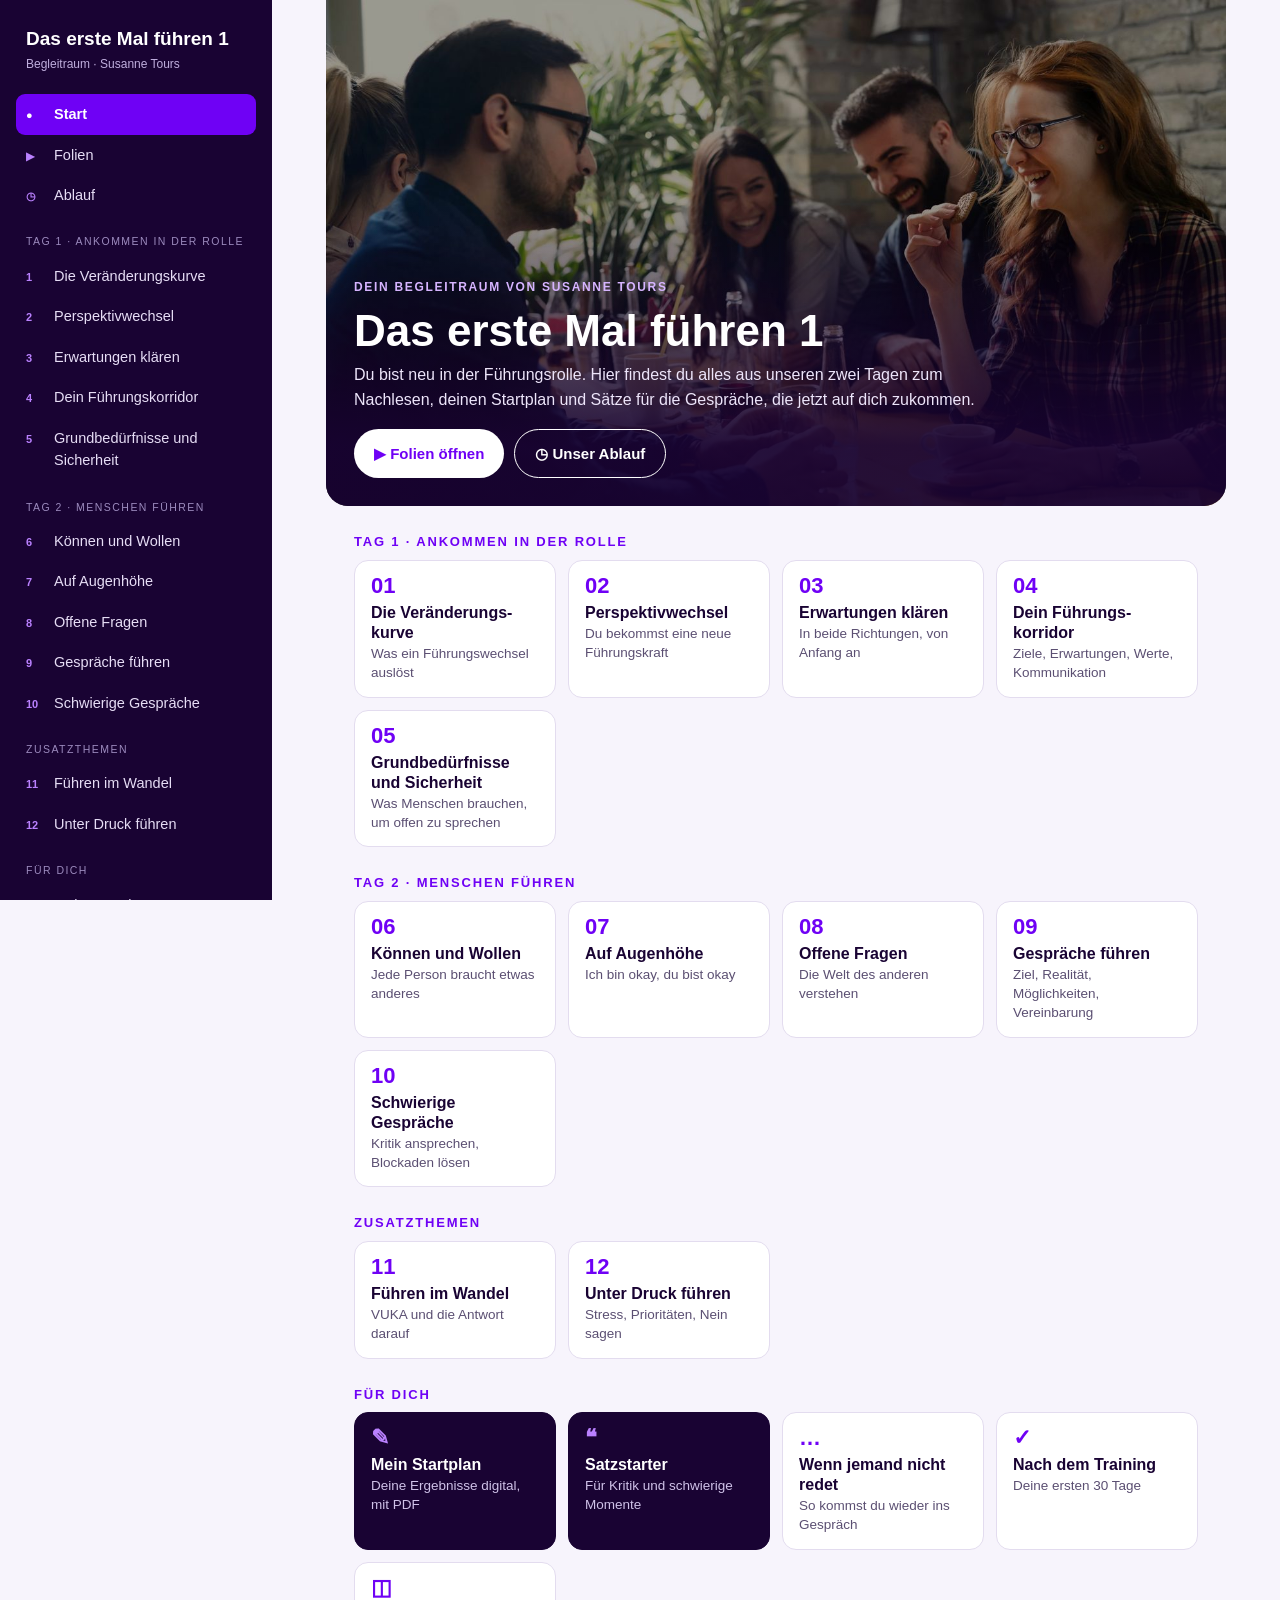
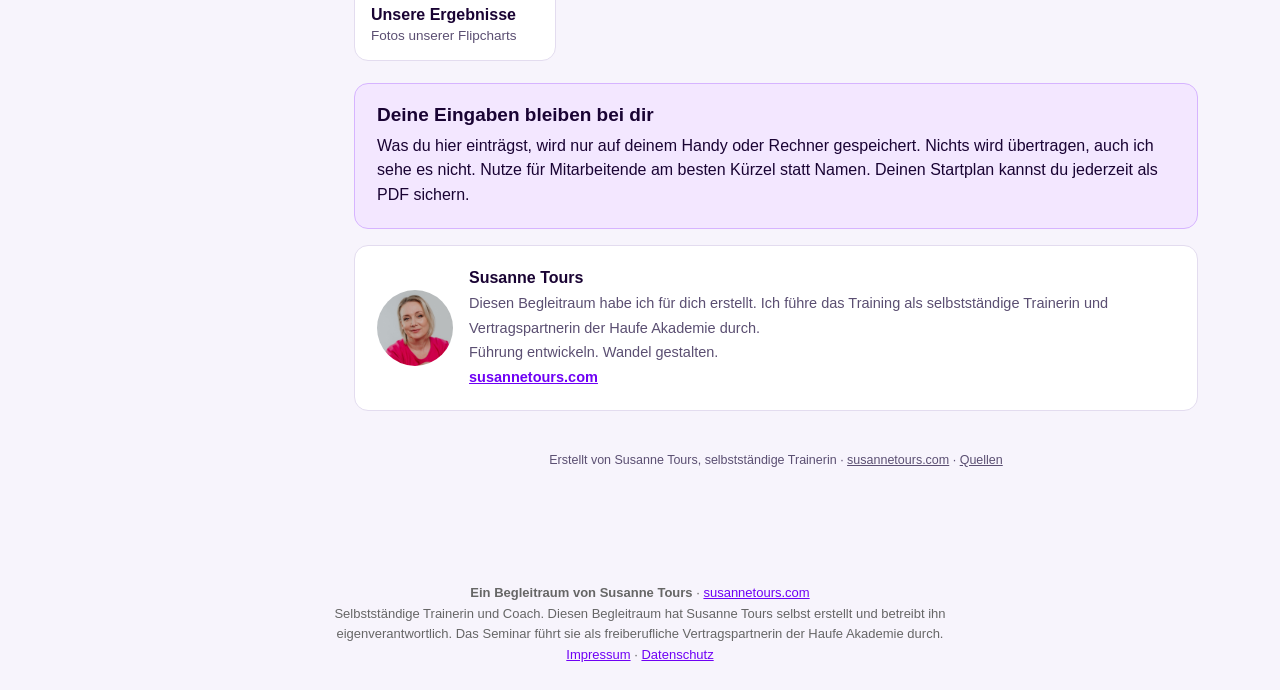
==== index.html @ 81f218dc "Köln: Fotos aus dem Training, OKR beim Führungskorridor, Ablauf wie gelaufen, Folien 57 Co-Authored-" ====
<!doctype html>
<html lang="de">
<head>
<meta charset="utf-8">
<meta name="viewport" content="width=device-width, initial-scale=1, viewport-fit=cover">
<meta name="theme-color" content="#190333">
<title>Begleitraum · Das erste Mal führen 1</title>
<style>
:root{
  --violet:#6F01F5;--violet-2:#9746FA;--violet-3:#BA81FF;--violet-4:#D6B4FF;--lav:#F3E7FF;
  --dark:#190333;--dark-2:#2A0F55;
  --paper:#FFFFFF;--bg:#F7F4FC;--ink:#190333;--ink-soft:#5B4F72;--line:#E3DCEF;
  --ok:#14A51A;--warn:#CB0101;--amber:#c48a00;
  --sans:Arial,"Helvetica Neue",Helvetica,sans-serif;
  --r:14px;
}
*{box-sizing:border-box}
html,body{margin:0}
body{font-family:var(--sans);color:var(--ink);background:var(--bg);line-height:1.55;-webkit-font-smoothing:antialiased;-webkit-text-size-adjust:100%}
h1,h2,h3{color:var(--dark);line-height:1.2;margin:0 0 .5em;font-weight:700}
h1{font-size:clamp(28px,5vw,44px)}
h2{font-size:clamp(23px,3.4vw,30px)}
h3{font-size:19px}
p{margin:0 0 1em}
a{color:var(--violet)}
button{font-family:inherit}
img{max-width:100%}
.btn{display:inline-flex;align-items:center;gap:8px;border:0;border-radius:999px;padding:12px 20px;font-weight:700;font-size:15px;cursor:pointer;text-decoration:none;background:var(--violet);color:#fff;min-height:44px}
.btn.light{background:#fff;color:var(--violet)}
.btn.ghost{background:transparent;color:var(--violet);border:1.5px solid var(--violet)}
.btn.ghostw{background:transparent;color:#fff;border:1.5px solid #fff}
.btn.small{padding:8px 14px;font-size:14px;min-height:38px}
.btn:focus-visible,a:focus-visible,button:focus-visible,input:focus-visible,textarea:focus-visible{outline:3px solid var(--violet-3);outline-offset:2px}
.eyebrow{font-size:12px;letter-spacing:.14em;text-transform:uppercase;font-weight:700;color:var(--violet)}
.hero .eyebrow{color:var(--violet-4)}

/* Layout */
.layout{display:grid;grid-template-columns:272px 1fr;min-height:100vh}
nav.side{background:var(--dark);color:#fff;padding:24px 16px 30px;position:sticky;top:0;height:100vh;overflow:auto}
.brand{font-size:19px;font-weight:700;margin:0 10px 2px}
.brand-sub{font-size:12px;color:#BFAEDD;margin:0 10px 20px}
nav.side a{display:flex;gap:10px;align-items:baseline;color:#E6DDF5;text-decoration:none;padding:9px 10px;border-radius:9px;font-size:14.5px}
nav.side a .n{font-size:11px;color:var(--violet-3);font-weight:700;min-width:18px}
nav.side a:hover{background:#ffffff14}
nav.side a.active{background:var(--violet);color:#fff;font-weight:700}
nav.side a.active .n{color:#fff}
.navgroup{font-size:10.5px;letter-spacing:.14em;text-transform:uppercase;color:#9C8BBE;margin:18px 10px 6px}
main{padding:0 0 60px;min-width:0}
.topbar{display:none}
section.page{display:none;max-width:900px;margin:0 auto;padding:0 28px}
section.page.show{display:block;animation:fade .25s ease}
@keyframes fade{from{opacity:0;transform:translateY(6px)}to{opacity:1}}
.hero{position:relative;border-radius:0 0 22px 22px;overflow:hidden;margin:0 -28px 28px;aspect-ratio:16/9;min-height:300px;display:flex;align-items:flex-end;background:var(--dark) center top/cover no-repeat}
.hero::after{content:"";position:absolute;inset:0;background:linear-gradient(180deg,#19033300 0%,#19033300 40%,#190333E6 88%)}
.hero .in{position:relative;z-index:1;padding:28px;color:#fff;width:100%}
.hero h1,.hero h2{color:#fff;margin:6px 0 6px}
.hero p{color:#EDE5FA;margin:0;max-width:640px}
.hero .acts{margin-top:16px;display:flex;gap:10px;flex-wrap:wrap}
.lead{font-size:17px;color:var(--ink-soft)}
.card{background:var(--paper);border:1px solid var(--line);border-radius:var(--r);padding:20px 22px;margin:0 0 16px}
.card h3{margin-bottom:.35em}
.card p:last-child,.card ul:last-child,.card ol:last-child{margin-bottom:0}
.card.lav{background:var(--lav);border-color:var(--violet-4)}
.card.dk{background:var(--dark);border-color:var(--dark);color:#fff}
.card.dk h3{color:#fff}
.card.dk .eyebrow{color:var(--violet-4)}
.grid2{display:grid;grid-template-columns:repeat(2,minmax(0,1fr));gap:14px;margin-bottom:16px}
.grid3{display:grid;grid-template-columns:repeat(3,minmax(0,1fr));gap:14px;margin-bottom:16px}
.grid2 .card,.grid3 .card{margin:0}
h3.sec{margin:30px 0 12px;font-size:21px}
ul.clean{padding-left:1.2em;margin:.4em 0 .8em}ul.clean li{margin:.3em 0}
ol.clean{padding-left:1.3em;margin:.4em 0 .8em}ol.clean li{margin:.35em 0}
.formula{font-size:clamp(24px,5vw,34px);font-weight:700;color:var(--dark);text-align:center;margin:6px 0 10px}
.formula span{color:var(--violet)}
.study{display:grid;grid-template-columns:46px 1fr;gap:14px;align-items:start}
.study .num{width:46px;height:46px;border-radius:50%;background:var(--violet);color:#fff;font-size:20px;font-weight:700;display:grid;place-items:center}
.quote{font-size:19px;font-weight:700;color:var(--violet);margin:.2em 0 .4em}
.pill{display:inline-block;font-size:12px;font-weight:700;background:var(--lav);color:var(--violet);border-radius:999px;padding:3px 10px;margin:0 6px 6px 0}
.task{border-left:5px solid var(--violet);background:var(--paper);border-radius:0 var(--r) var(--r) 0;padding:16px 20px;margin:0 0 16px;border-top:1px solid var(--line);border-right:1px solid var(--line);border-bottom:1px solid var(--line)}
.task .eyebrow{display:block;margin-bottom:4px}
.quad{display:grid;grid-template-columns:1fr 1fr;gap:10px;margin:6px 0 4px}
.quad div{border-radius:12px;padding:12px 14px;font-size:14.5px}
.quad b{display:block;font-size:16px;margin-bottom:2px}
.q1{background:#FEF0CD}.q1 b{color:#86640C}.q2{background:#E3F4E4}.q2 b{color:#035407}.q3{background:#FAE6E6}.q3 b{color:#CB0101}.q4{background:var(--lav)}.q4 b{color:var(--violet)}
.needs{display:grid;grid-template-columns:repeat(auto-fill,minmax(240px,1fr));gap:12px;margin-bottom:16px}
.need{background:#fff;border:1px solid var(--line);border-radius:14px;padding:16px;display:flex;flex-direction:column;gap:8px}
.need .k{font-size:12px;letter-spacing:.12em;text-transform:uppercase;color:var(--violet);font-weight:700}
.need .hear{font-size:17px;font-weight:700}
.need p{margin:0;font-size:15px}
.need .help{margin-top:auto;background:var(--lav);border-radius:10px;padding:10px 12px;font-size:14.5px}
.need .help b{display:block;font-size:11px;letter-spacing:.12em;text-transform:uppercase;color:var(--violet);margin-bottom:2px}
.styles{display:grid;gap:10px;margin-bottom:16px}
.style{border-radius:12px;padding:14px 16px;border-left:6px solid}
.style b{font-size:17px}
.style p{margin:4px 0 0;font-size:15px}
.s-D{background:#FAE6E6;border-color:#CB0101}.s-K{background:#E3F4E4;border-color:#14A51A}.s-C{background:var(--lav);border-color:var(--violet)}.s-A{background:#F0F0F0;border-color:#777}.s-N{background:#FEF0CD;border-color:#c48a00}
.stairs{display:flex;flex-direction:column-reverse;gap:8px;margin:8px 0 6px}
.stairs div{border-radius:10px;padding:10px 14px;font-size:15px;width:72%}
.subnav{display:flex;flex-wrap:wrap;gap:8px;margin:0 0 22px}
.subnav button{border:1.5px solid var(--violet);background:#fff;color:var(--violet);border-radius:999px;padding:9px 15px;font-weight:700;font-size:14px;cursor:pointer;min-height:42px}
.subnav button.on{background:var(--violet);color:#fff}
.sub{display:none}.sub.show{display:block}

/* Tiles */
.tgroup{margin:28px 0 10px;font-size:13px;letter-spacing:.14em;text-transform:uppercase;color:var(--violet);font-weight:700}
.ntiles{display:grid;grid-template-columns:repeat(4,minmax(0,1fr));gap:12px;margin:0 0 6px}
.ntile{display:block;text-decoration:none;background:#fff;border:1px solid var(--line);border-radius:14px;padding:14px 16px;color:var(--ink);transition:transform .15s,border-color .15s,box-shadow .15s}
.ntile:hover{transform:translateY(-2px);border-color:var(--violet-3);box-shadow:0 8px 22px #6F01F518}
.ntile .n{font-weight:700;color:var(--violet);font-size:22px;line-height:1}
.ntile b{display:block;color:var(--dark);font-size:16px;margin:6px 0 2px;line-height:1.25}
.ntile span{color:var(--ink-soft);font-size:13.5px;line-height:1.4;display:block}
.ntile.dk{background:var(--dark);border-color:var(--dark)}.ntile.dk b{color:#fff}.ntile.dk span{color:#CFC2E8}.ntile.dk .n{color:var(--violet-3)}

/* Flipcharts */
.fcs{display:grid;grid-template-columns:repeat(auto-fill,minmax(140px,1fr));gap:12px;margin:0 0 16px}
.fcs button{padding:0;border:1px solid var(--line);border-radius:12px;background:#fff;cursor:zoom-in;overflow:hidden;text-align:left}
.fcs img{display:block;width:100%;aspect-ratio:1040/1500;object-fit:cover}
.fcs span{display:block;padding:8px 10px;font-size:13px;font-weight:700;color:var(--ink-soft)}
.fcbox{background:var(--lav);border-radius:var(--r);padding:16px 16px 4px;margin:24px 0 16px}
.fcbox .eyebrow{display:block;margin-bottom:10px}

/* Forms */
input[type=text],textarea,select{width:100%;border:1.5px solid var(--line);border-radius:10px;padding:12px 13px;font:inherit;font-size:16px;background:#fff;color:var(--ink)}
textarea{min-height:84px;resize:vertical}
label.l{display:block;font-weight:700;color:var(--dark);margin:14px 0 6px}
.hint{font-size:13.5px;color:var(--ink-soft);margin:-2px 0 8px}
.steps{display:flex;gap:5px;margin:0 0 8px}
.steps i{flex:1;height:6px;border-radius:4px;background:var(--line)}
.steps i.on{background:var(--violet)}
.stepname{font-size:13px;color:var(--ink-soft);margin:0 0 14px}
.wizard-nav{display:flex;justify-content:space-between;gap:10px;margin-top:18px}
.scale{display:flex;gap:6px;flex-wrap:wrap}
.scale button{flex:1;min-width:40px;max-width:58px;height:44px;border-radius:10px;border:1.5px solid var(--line);background:#fff;color:var(--ink);font:inherit;font-weight:700;cursor:pointer}
.scale button.on{background:var(--violet);color:#fff;border-color:var(--violet)}
.scale.wide{display:grid;grid-template-columns:repeat(6,1fr)}.scale.wide button{max-width:none;min-width:0;font-size:14px}
.check{display:flex;gap:12px;align-items:flex-start;padding:12px 0;border-bottom:1px solid var(--line);cursor:pointer}
.check:last-child{border-bottom:0}
.check input{margin-top:3px;width:20px;height:20px;accent-color:var(--violet);flex:none}
.player{border:1px solid var(--line);border-radius:12px;padding:12px 14px;margin:0 0 12px;background:#fff}
.player .top{display:flex;gap:8px;align-items:center}
.player .top input{flex:1}
.player .lbl{font-size:13px;font-weight:700;color:var(--ink-soft);margin:10px 0 4px}
.x{border:0;background:var(--lav);color:var(--violet);width:40px;height:40px;border-radius:10px;font-size:20px;cursor:pointer;flex:none}
.board{max-width:420px;margin:6px auto 0}
.kq{border-top:1px solid var(--line);padding:14px 0}.kq p{margin:0 0 8px}
.kbar{display:grid;grid-template-columns:118px 1fr 40px;gap:10px;align-items:center;margin:8px 0}
.kbar .t{height:12px;border-radius:6px;background:var(--lav);overflow:hidden}.kbar .t i{display:block;height:100%;background:var(--violet-3)}
.kbar.top .t i{background:var(--violet)}
.kbar b{font-size:14.5px}.kbar span{text-align:right;font-weight:700;font-size:14px}
.reco{background:var(--lav);border-radius:12px;padding:14px 16px;margin-top:14px}
.sent{display:flex;gap:10px;align-items:flex-start;justify-content:space-between;border-top:1px solid var(--line);padding:12px 0}
.sent q{quotes:"„" "“";font-size:15.5px}
.sent button{flex:none}
.agenda{width:100%;border-collapse:collapse;background:#fff;border-radius:var(--r);overflow:hidden;border:1px solid var(--line)}
.agenda td{padding:11px 14px;border-bottom:1px solid var(--line);vertical-align:top;font-size:15px}
.agenda td:first-child{font-weight:700;color:var(--violet);width:64px;white-space:nowrap}
.agenda tr.pause td{color:var(--ink-soft);font-style:italic;background:#FAF8FD}
.agenda small{display:block;color:var(--ink-soft);font-size:13px}
.gallery{display:grid;grid-template-columns:repeat(auto-fill,minmax(220px,1fr));gap:12px}
.gallery figure{margin:0;background:#fff;border:1px solid var(--line);border-radius:12px;overflow:hidden}
.gallery img{width:100%;display:block;cursor:zoom-in}
.gallery figcaption{padding:8px 10px;font-size:13.5px;font-weight:700}
.empty{text-align:center;color:var(--ink-soft);padding:30px 20px;border:2px dashed var(--line);border-radius:var(--r);background:#fff}
.foot{text-align:center;font-size:12.5px;color:var(--ink-soft);margin-top:40px}
.foot a{color:var(--ink-soft)}
.trainer{display:flex;gap:16px;align-items:center}
.trainer img{width:76px;height:76px;border-radius:50%;object-fit:cover;flex:none}
.toast{position:fixed;left:50%;bottom:24px;transform:translateX(-50%) translateY(20px);background:var(--dark);color:#fff;padding:10px 16px;border-radius:999px;font-size:14px;opacity:0;transition:.2s;pointer-events:none;z-index:80}
.toast.on{opacity:1;transform:translateX(-50%)}
#lightbox{position:fixed;inset:0;background:#0b0118ee;display:none;place-items:center;z-index:70;cursor:zoom-out;padding:12px}
#lightbox.on{display:grid}
#lightbox img{max-width:100%;max-height:92vh;border-radius:8px}
/* Folien */
.fol-grid{display:grid;grid-template-columns:repeat(auto-fill,minmax(200px,1fr));gap:12px;margin-top:14px}
.fol-grid button{padding:0;border:1px solid var(--line);border-radius:10px;background:#fff;cursor:pointer;overflow:hidden;text-align:left;font:700 12.5px var(--sans);color:var(--ink-soft)}
.fol-grid img{display:block;width:100%;aspect-ratio:16/9;object-fit:cover;background:var(--lav)}
.fol-grid span{display:block;padding:6px 10px}
#folView{position:fixed;inset:0;z-index:90;background:#120126;display:none;flex-direction:column;align-items:center;justify-content:center}
#folView.on{display:flex}
#folView img{display:block;width:min(100vw, calc((100vh - 64px) * 16 / 9));width:min(100vw, calc((100dvh - 64px) * 16 / 9));height:auto;aspect-ratio:16/9;max-width:none;max-height:none;object-fit:contain;user-select:none;flex:none}
#folView:fullscreen img,#folView:-webkit-full-screen img{width:min(100vw, calc((100vh - 64px) * 16 / 9))}
#folBar{position:absolute;left:0;right:0;bottom:0;height:58px;display:flex;align-items:center;justify-content:center;gap:10px;color:#fff;font-weight:700;font-size:15px}
#folBar button{background:transparent;border:1px solid var(--violet-2);color:#fff;border-radius:10px;padding:8px 16px;font-weight:700;font-size:18px;cursor:pointer;min-width:48px;min-height:44px}
#folClose{position:absolute;top:10px;right:12px;background:transparent;border:0;color:#fff;font-size:34px;cursor:pointer;line-height:1;width:48px;height:48px}

@media (max-width:860px){
  .layout{grid-template-columns:1fr}
  nav.side{position:fixed;inset:0 auto 0 0;width:286px;z-index:60;transform:translateX(-100%);transition:transform .25s;padding-top:calc(20px + env(safe-area-inset-top))}
  nav.side.open{transform:none;box-shadow:0 0 0 100vmax #0007}
  .topbar{display:flex;align-items:center;justify-content:space-between;background:var(--dark);color:#fff;padding:10px 12px;position:sticky;top:0;z-index:50;padding-top:calc(10px + env(safe-area-inset-top))}
  .topbar button{background:none;border:0;color:#fff;font-size:16px;font-weight:700;display:flex;gap:8px;align-items:center;cursor:pointer;min-height:44px;padding:0 6px}
  .topbar span{font-size:14px;color:#CFC2E8}
  section.page{padding:0 16px}
  .hero{margin:0 -16px 22px;border-radius:0;aspect-ratio:auto;min-height:0;flex-direction:column;align-items:stretch;background:var(--dark)!important}
  .hero::before{content:"";display:block;aspect-ratio:16/9;background:inherit;background-image:var(--img);background-size:cover;background-position:center top}
  .hero::after{display:none}
  .hero .in{background:var(--dark)}
  .hero .in{padding:22px 18px}
  .grid2,.grid3{grid-template-columns:1fr}
  .ntiles{grid-template-columns:repeat(2,minmax(0,1fr))}
  .card{padding:18px}
  .stairs div{width:84%}
}
@media (max-width:380px){.ntile{padding:12px}.ntile b{font-size:15px}}
@media print{
  nav.side,.topbar,.noprint,.subnav,.wizard-nav,.steps,.stepname,#folView,#lightbox,.toast{display:none!important}
  .layout{display:block}
  section.page{display:none!important}
  body.printing #print-area{display:block!important}
  body{background:#fff}
}
#print-area{display:none;font-size:13px;padding:10px}
#print-area h2{font-size:22px}#print-area h3{font-size:15px;margin:14px 0 4px;color:var(--violet)}
#print-area p{margin:0 0 4px}
/* Ergänzungen: Das erste Mal führen */
.daytag{display:inline-block;font-size:11px;font-weight:700;letter-spacing:.12em;text-transform:uppercase;background:var(--violet-4);color:var(--dark);border-radius:999px;padding:2px 9px;margin-left:6px;vertical-align:middle}
.curve{width:100%;height:auto;display:block;margin:4px 0 6px}
.phase{display:grid;grid-template-columns:34px 1fr;gap:12px;align-items:start;padding:12px 0;border-top:1px solid var(--line)}
.phase:first-of-type{border-top:0}
.phase .num{width:34px;height:34px;border-radius:50%;background:var(--lav);color:var(--violet);font-weight:700;display:grid;place-items:center;font-size:15px}
.phase h3{font-size:17px;margin:4px 0 2px}
.phase p{margin:0;font-size:15px}
.bridge{background:var(--dark);color:#fff;border-radius:12px;padding:12px 16px;margin:6px 0;font-size:15px}
.bridge b{color:var(--violet-4)}
.sw{display:grid;grid-template-columns:28px 1fr;grid-template-rows:1fr 28px;gap:6px;margin:6px 0 4px}
.sw .ax-y{writing-mode:vertical-rl;transform:rotate(180deg);text-align:center;font-size:12.5px;font-weight:700;color:var(--ink-soft)}
.sw .ax-x{grid-column:2;text-align:center;font-size:12.5px;font-weight:700;color:var(--ink-soft)}
.sw .q{display:grid;grid-template-columns:1fr 1fr;gap:8px}
.sw .q>div{border-radius:12px;padding:12px 14px;min-height:92px;font-size:14.5px}
.sw .q b{display:block;font-size:15px;margin-bottom:4px}
.sw .qa{background:#FEF0CD}.sw .qa b{color:#86640C}
.sw .qb{background:#E3F4E4}.sw .qb b{color:#035407}
.sw .qc{background:#FAE6E6}.sw .qc b{color:#CB0101}
.sw .qd{background:var(--lav)}.sw .qd b{color:var(--violet)}
.sw .chips{display:flex;flex-wrap:wrap;gap:5px;margin-top:6px}
.sw .chips span{background:#fff;border-radius:999px;padding:2px 9px;font-weight:700;font-size:13px;color:var(--dark)}
details.more{background:#fff;border:1px solid var(--line);border-radius:var(--r);margin:0 0 16px}
details.more summary{cursor:pointer;padding:16px 20px;font-weight:700;color:var(--violet);list-style:none}
details.more summary::-webkit-details-marker{display:none}
details.more summary::before{content:"＋ ";}
details.more[open] summary::before{content:"－ ";}
details.more .b{padding:0 20px 16px}
.ego{display:grid;gap:10px;margin:0 0 16px}
.ego>div{border-radius:14px;padding:14px 16px;background:#fff;border:1px solid var(--line);display:grid;grid-template-columns:56px 1fr;gap:12px;align-items:start}
.ego .k{width:56px;height:56px;border-radius:50%;display:grid;place-items:center;font-weight:700;color:#fff;font-size:22px}
.ego h3{font-size:17px;margin:2px 0 4px}
.ego p{margin:0 0 4px;font-size:15px}
.ego .say{font-size:14.5px;color:var(--ink-soft)}
.ok4{display:grid;grid-template-columns:1fr 1fr;gap:8px;margin:6px 0}
.ok4 div{border-radius:12px;padding:12px 14px;font-size:14.5px;background:#F4F1F8}
.ok4 b{display:block;font-size:15px;margin-bottom:2px}
.ok4 .yes{background:var(--violet);color:#fff}
.ok4 .yes b{color:#fff}
.trans{display:grid;grid-template-columns:1fr 1fr;gap:10px;margin:0 0 12px}
.trans div{border-radius:12px;padding:12px 14px;font-size:15px}
.trans .from{background:#FAE6E6}
.trans .to{background:#E3F4E4}
.trans small{display:block;font-size:11.5px;letter-spacing:.1em;text-transform:uppercase;font-weight:700;margin-bottom:4px;color:var(--ink-soft)}
.grow{display:grid;gap:10px;margin:0 0 16px}
.grow>div{display:grid;grid-template-columns:64px 1fr;gap:14px;background:#fff;border:1px solid var(--line);border-radius:14px;padding:14px 16px;align-items:start}
.grow .L{width:64px;height:64px;border-radius:14px;background:var(--violet);color:#fff;font-size:30px;font-weight:700;display:grid;place-items:center}
.grow h3{font-size:17px;margin:2px 0 4px}
.grow ul{margin:4px 0 0;padding-left:1.1em;font-size:15px}
.drei{display:grid;gap:10px;margin:0 0 16px}
.drei>div{background:var(--dark);color:#fff;border-radius:14px;padding:16px 18px}
.drei b{display:block;color:var(--violet-4);font-size:20px;margin-bottom:4px}
.drei p{margin:0;font-size:15px;color:#EDE5FA}
.drei q{display:block;margin-top:8px;font-weight:700;color:#fff;quotes:"„" "“"}
.korr{display:grid;grid-template-columns:repeat(2,minmax(0,1fr));gap:12px;margin:0 0 16px}
.korr .card{margin:0;border-top:5px solid var(--violet)}
@media (max-width:860px){.korr{grid-template-columns:1fr}.trans{grid-template-columns:1fr}}
[id]{scroll-margin-top:76px}

</style>

</head>
<body>
<div class="layout">
<nav class="side" id="side" aria-label="Bereiche">
  <div class="brand">Das erste Mal führen 1</div>
  <div class="brand-sub">Begleitraum · Susanne Tours</div>
  <a href="#start"><span class="n">●</span>Start</a>
  <a href="#folien"><span class="n">▶</span>Folien</a>
  <a href="#ablauf"><span class="n">◷</span>Ablauf</a>
  <div class="navgroup">Tag 1 · Ankommen in der Rolle</div>
  <a href="#kurve"><span class="n">1</span>Die Veränderungskurve</a>
  <a href="#perspektive"><span class="n">2</span>Perspektivwechsel</a>
  <a href="#erwartungen"><span class="n">3</span>Erwartungen klären</a>
  <a href="#korridor"><span class="n">4</span>Dein Führungskorridor</a>
  <a href="#beduerfnisse"><span class="n">5</span>Grundbedürfnisse und Sicherheit</a>
  <div class="navgroup">Tag 2 · Menschen führen</div>
  <a href="#skillwill"><span class="n">6</span>Können und Wollen</a>
  <a href="#augenhoehe"><span class="n">7</span>Auf Augenhöhe</a>
  <a href="#fragen"><span class="n">8</span>Offene Fragen</a>
  <a href="#grow"><span class="n">9</span>Gespräche führen</a>
  <a href="#schwierig"><span class="n">10</span>Schwierige Gespräche</a>
  <div class="navgroup">Zusatzthemen</div>
  <a href="#wandel"><span class="n">11</span>Führen im Wandel</a>
  <a href="#druck"><span class="n">12</span>Unter Druck führen</a>
  <div class="navgroup">Für dich</div>
  <a href="#startplan"><span class="n">✎</span>Mein Startplan</a>
  <a href="#saetze"><span class="n">❝</span>Satzstarter</a>
  <a href="#schweigen"><span class="n">…</span>Wenn jemand nicht redet</a>
  <a href="#danach"><span class="n">✓</span>Nach dem Training</a>
  <a href="#ergebnisse"><span class="n">◫</span>Unsere Ergebnisse</a>
  <a href="#quellen"><span class="n">i</span>Quellen</a>
</nav>

<main>
<div class="topbar"><button onclick="toggleNav()" aria-label="Menü öffnen">☰ Menü</button><span>Das erste Mal führen 1</span></div>

<!-- START -->
<section class="page" id="p-start">
  <div class="hero" style="background-image:url('bilder/start.jpg');--img:url('bilder/start.jpg')"><div class="in">
    <span class="eyebrow">Dein Begleitraum von Susanne Tours</span>
    <h1>Das erste Mal führen 1</h1>
    <p>Du bist neu in der Führungsrolle. Hier findest du alles aus unseren zwei Tagen zum Nachlesen, deinen Startplan und Sätze für die Gespräche, die jetzt auf dich zukommen.</p>
    <div class="acts"><a class="btn light" href="#folien">▶ Folien öffnen</a><a class="btn ghostw" href="#ablauf">◷ Unser Ablauf</a></div>
  </div></div>

  <h3 class="tgroup">Tag 1 · Ankommen in der Rolle</h3>
  <nav class="ntiles">
    <a class="ntile" href="#kurve"><div class="n">01</div><b>Die Veränderungs&shy;kurve</b><span>Was ein Führungswechsel auslöst</span></a>
    <a class="ntile" href="#perspektive"><div class="n">02</div><b>Perspektiv&shy;wechsel</b><span>Du bekommst eine neue Führungskraft</span></a>
    <a class="ntile" href="#erwartungen"><div class="n">03</div><b>Erwartungen klären</b><span>In beide Richtungen, von Anfang an</span></a>
    <a class="ntile" href="#korridor"><div class="n">04</div><b>Dein Führungs&shy;korridor</b><span>Ziele, Erwartungen, Werte, Kommunikation</span></a>
    <a class="ntile" href="#beduerfnisse"><div class="n">05</div><b>Grund&shy;bedürfnisse und Sicherheit</b><span>Was Menschen brauchen, um offen zu sprechen</span></a>
  </nav>

  <h3 class="tgroup">Tag 2 · Menschen führen</h3>
  <nav class="ntiles">
    <a class="ntile" href="#skillwill"><div class="n">06</div><b>Können und Wollen</b><span>Jede Person braucht etwas anderes</span></a>
    <a class="ntile" href="#augenhoehe"><div class="n">07</div><b>Auf Augenhöhe</b><span>Ich bin okay, du bist okay</span></a>
    <a class="ntile" href="#fragen"><div class="n">08</div><b>Offene Fragen</b><span>Die Welt des anderen verstehen</span></a>
    <a class="ntile" href="#grow"><div class="n">09</div><b>Gespräche führen</b><span>Ziel, Realität, Möglichkeiten, Vereinbarung</span></a>
    <a class="ntile" href="#schwierig"><div class="n">10</div><b>Schwierige Gespräche</b><span>Kritik ansprechen, Blockaden lösen</span></a>
  </nav>

  <h3 class="tgroup">Zusatzthemen</h3>
  <nav class="ntiles">
    <a class="ntile" href="#wandel"><div class="n">11</div><b>Führen im Wandel</b><span>VUKA und die Antwort darauf</span></a>
    <a class="ntile" href="#druck"><div class="n">12</div><b>Unter Druck führen</b><span>Stress, Prioritäten, Nein sagen</span></a>
  </nav>

  <h3 class="tgroup">Für dich</h3>
  <nav class="ntiles">
    <a class="ntile dk" href="#startplan"><div class="n">✎</div><b>Mein Startplan</b><span>Deine Ergebnisse digital, mit PDF</span></a>
    <a class="ntile dk" href="#saetze"><div class="n">❝</div><b>Satzstarter</b><span>Für Kritik und schwierige Momente</span></a>
    <a class="ntile" href="#schweigen"><div class="n">…</div><b>Wenn jemand nicht redet</b><span>So kommst du wieder ins Gespräch</span></a>
    <a class="ntile" href="#danach"><div class="n">✓</div><b>Nach dem Training</b><span>Deine ersten 30 Tage</span></a>
    <a class="ntile" href="#ergebnisse"><div class="n">◫</div><b>Unsere Ergebnisse</b><span>Fotos unserer Flipcharts</span></a>
  </nav>

  <div class="card lav" style="margin-top:22px"><h3>Deine Eingaben bleiben bei dir</h3><p>Was du hier einträgst, wird nur auf deinem Handy oder Rechner gespeichert. Nichts wird übertragen, auch ich sehe es nicht. Nutze für Mitarbeitende am besten Kürzel statt Namen. Deinen Startplan kannst du jederzeit als PDF sichern.</p></div>
  <div class="card"><div class="trainer"><img src="bilder/susanne.jpg" alt="Susanne Tours"><div><b>Susanne Tours</b><br><span style="color:var(--ink-soft);font-size:14.5px">Diesen Begleitraum habe ich für dich erstellt. Ich führe das Training als selbstständige Trainerin und Vertragspartnerin der Haufe Akademie durch.</span><br><span style="color:var(--ink-soft);font-size:14.5px">Führung entwickeln. Wandel gestalten.</span><br><a href="https://susannetours.com" target="_blank" rel="noopener" style="font-size:14.5px;font-weight:700">susannetours.com</a></div></div></div>
  <p class="foot">Erstellt von Susanne Tours, selbstständige Trainerin · <a href="https://susannetours.com" target="_blank" rel="noopener">susannetours.com</a> · <a href="#quellen">Quellen</a></p>
</section>

<!-- FOLIEN -->
<section class="page" id="p-folien">
  <div style="height:26px"></div>
  <span class="eyebrow">Alle Folien der zwei Tage</span>
  <h2>Folien</h2>
  <p class="lead">Tippe auf eine Folie, um sie groß anzusehen. Weiterblättern mit Wischen oder den Pfeilen.</p>
  <button class="btn" id="folStart" type="button">▶ Ab Anfang zeigen</button>
  <div class="fol-grid" id="folGrid"></div>
</section>

<!-- ABLAUF -->
<section class="page" id="p-ablauf">
  <div class="hero" style="background-image:url('bilder/ablauf.jpg');--img:url('bilder/ablauf.jpg')"><div class="in"><span class="eyebrow">Zwei Tage · 09:00 bis 17:00 Uhr</span><h2>Unser Ablauf</h2><p>Du arbeitest viel mit den anderen, an deinem eigenen Team und an echten Situationen aus deinem Alltag.</p></div></div>
  <div class="subnav" id="abnav"><button data-sub="t1" class="on">Tag 1</button><button data-sub="t2">Tag 2</button></div>
  <div class="sub show" id="sub-t1">
  <table class="agenda">
    <tr><td>09:00</td><td><b>Ankommen</b><small>Aufstellung nach Führungserfahrung, Vorstellung mit Rolle, Team und Erwartungen als Hashtag</small></td></tr>
    <tr><td>09:45</td><td><b>Die Veränderungskurve</b><small>Was ein Führungswechsel bei Menschen auslöst</small></td></tr>
    <tr class="pause"><td>10:15</td><td>Kaffeepause bis 10:30 Uhr</td></tr>
    <tr><td>10:30</td><td><b>Perspektivwechsel</b><small>Du bekommst eine neue Führungskraft. Was geht dir durch den Kopf? Dazu die Teamuhr</small></td></tr>
    <tr><td>11:30</td><td><b>Erwartungen klären</b><small>Das Erwartungsgespräch Schritt für Schritt</small></td></tr>
    <tr class="pause"><td>12:30</td><td>Mittagspause bis 13:30 Uhr</td></tr>
    <tr><td>13:30</td><td><b>Dein Führungskorridor</b><small>Ziele, Erwartungen, Werte und Prinzipien, Kommunikation. Eure Erwartungswand und kurzfristige Ziele mit OKR</small></td></tr>
    <tr class="pause"><td>15:15</td><td>Kaffeepause bis 15:30 Uhr</td></tr>
    <tr><td>15:30</td><td><b>Fünf Grundbedürfnisse</b><small>Was Menschen brauchen. Eure Plakate zu jedem Bedürfnis</small></td></tr>
    <tr><td>16:15</td><td><b>Psychologische Sicherheit</b><small>Vertrauen, Verantwortung, Verletzlichkeit</small></td></tr>
    <tr><td>17:00</td><td><b>Ende des ersten Tages</b></td></tr>
  </table>
  </div>
  <div class="sub" id="sub-t2">
  <table class="agenda">
    <tr><td>09:00</td><td><b>Ankommen</b><small>Was ist dir seit gestern durch den Kopf gegangen?</small></td></tr>
    <tr><td>09:15</td><td><b>Können und Wollen</b><small>Euer Führungsverhalten für jedes Feld der Matrix</small></td></tr>
    <tr class="pause"><td>10:15</td><td>Kaffeepause bis 10:30 Uhr</td></tr>
    <tr><td>10:30</td><td><b>Auf Augenhöhe und offene Fragen</b><small>Die Matrix mit offenen Fragen ergänzen</small></td></tr>
    <tr class="pause"><td>12:30</td><td>Mittagspause bis 13:30 Uhr</td></tr>
    <tr><td>13:30</td><td><b>Gespräche führen</b><small>Der Eisberg und das GROW-Modell</small></td></tr>
    <tr><td>14:30</td><td><b>Schwierige Gespräche</b><small>Dein blinder Fleck, Kritik in drei Schritten und wenn es blockiert</small></td></tr>
    <tr class="pause"><td>15:15</td><td>Kaffeepause bis 15:30 Uhr</td></tr>
    <tr><td>16:30</td><td><b>Dein Begleitraum und Abschluss</b><small>Alles zum Mitnehmen auf dein Handy</small></td></tr>
    <tr><td>17:00</td><td><b>Ende</b></td></tr>
  </table>
  </div>
  <div style="height:20px"></div>
</section>

<!-- 1 KURVE -->
<section class="page" id="p-kurve">
  <div class="hero" style="background-image:url('bilder/kurve.jpg');--img:url('bilder/kurve.jpg')"><div class="in"><span class="eyebrow">Tag 1 · Modul 1</span><h2>Die Veränderungskurve</h2><p>Eine neue Führungskraft ist für ein Team eine Veränderung. Auch dann, wenn sich alle auf dich freuen.</p></div></div>
  <div class="card"><h3>Worum es geht</h3><p>Menschen reagieren auf Veränderungen in einem ähnlichen Muster. Erst kommt die Überraschung, dann oft Ablehnung und Widerstand, und erst später die Bereitschaft, sich auf das Neue einzulassen. Wenn du die Kurve kennst, nimmst du Widerstand nicht persönlich. Und du weißt, was dein Team gerade von dir braucht.</p></div>
  <div class="card">
    <svg class="curve" viewBox="0 0 640 345" role="img" aria-label="Die Veränderungskurve mit acht Phasen">
      <line x1="30" y1="310" x2="625" y2="310" stroke="#5B4F72" stroke-width="1.5"/>
      <line x1="30" y1="310" x2="30" y2="30" stroke="#5B4F72" stroke-width="1.5"/>
      <text x="620" y="332" text-anchor="end" font-size="14" fill="#5B4F72">Zeit →</text>
      <text x="16" y="170" font-size="14" fill="#5B4F72" transform="rotate(-90 16 170)" text-anchor="middle">Energie und Zuversicht</text>
      <path d="M440,218 C400,205 300,175 225,200" fill="none" stroke="#CB0101" stroke-width="2.5" stroke-dasharray="7 5" marker-end="url(#ar)"/>
      <defs><marker id="ar" viewBox="0 0 10 10" refX="6" refY="5" markerWidth="5" markerHeight="5" orient="auto"><path d="M0,0 L10,5 L0,10 z" fill="#CB0101"/></marker></defs>
      <path d="M40,150 C48,157 68,196 85,190 C102,184 122,113 145,115 C168,117 199,177 225,200 C251,223 277,238 300,252 C323,266 339,288 362,282 C385,276 414,241 440,218 C466,195 488,165 515,142 C542,119 586,89 600,78" fill="none" stroke="#6F01F5" stroke-width="4" stroke-linecap="round"/>
      <g font-size="13" font-weight="700" fill="#fff" text-anchor="middle">
        <circle cx="85" cy="190" r="14" fill="#6F01F5"/><text x="85" y="195">1</text>
        <circle cx="145" cy="115" r="13" fill="#6F01F5"/><text x="145" y="120">2</text>
        <circle cx="225" cy="200" r="13" fill="#6F01F5"/><text x="225" y="205">3</text>
        <circle cx="300" cy="252" r="13" fill="#6F01F5"/><text x="300" y="257">4</text>
        <circle cx="362" cy="282" r="13" fill="#6F01F5"/><text x="362" y="287">5</text>
        <circle cx="440" cy="218" r="13" fill="#6F01F5"/><text x="440" y="223">6</text>
        <circle cx="515" cy="142" r="13" fill="#6F01F5"/><text x="515" y="147">7</text>
        <circle cx="600" cy="78" r="13" fill="#6F01F5"/><text x="600" y="83">8</text>
      </g>
      <g font-weight="700" font-size="15">
        <line x1="262" y1="228" x2="200" y2="268" stroke="#190333" stroke-width="1.5"/><circle cx="262" cy="228" r="6" fill="#190333"/>
        <text x="196" y="285" text-anchor="end" fill="#190333">Warum? Wozu?</text>
        <line x1="331" y1="268" x2="452" y2="262" stroke="#190333" stroke-width="1.5"/><circle cx="331" cy="268" r="6" fill="#190333"/>
        <text x="458" y="262" fill="#190333">Was bedeutet</text><text x="458" y="280" fill="#190333">das für mich?</text>
        <text x="330" y="172" text-anchor="middle" fill="#CB0101">schlechte Erfahrung</text>
      </g>
    </svg>
    <div class="phase"><div class="num">1</div><div><h3>Schock</h3><p>„Wie, wir bekommen eine neue Führungskraft?“ Die Nachricht trifft das Team unvorbereitet.</p></div></div>
    <div class="phase"><div class="num">2</div><div><h3>Verneinung</h3><p>„Bei uns ändert sich dadurch nichts.“ Man macht weiter wie bisher.</p></div></div>
    <div class="phase"><div class="num">3</div><div><h3>Widerstand</h3><p>Bedenken werden laut, oft auch nur in der Kaffeeküche. Die Energie sinkt.</p></div></div>
    <div class="bridge"><b>● Hier hilft dir:</b> Warum und Ziel klären. Wozu passiert das, und wohin wollen wir?</div>
    <div class="phase"><div class="num">4</div><div><h3>Rationale Einsicht</h3><p>„Ich verstehe, warum das sinnvoll ist.“ Der Kopf ist dabei, das Gefühl noch nicht.</p></div></div>
    <div class="bridge"><b>● Hier hilft dir:</b> Die Frage beantworten, die jetzt alle stellen: Was bedeutet das für mich?</div>
    <div class="phase"><div class="num">5</div><div><h3>Emotionale Einsicht</h3><p>Der tiefste Punkt. Abschied vom Alten. Jetzt entsteht die Bereitschaft, sich auf das Neue einzulassen.</p></div></div>
    <div class="phase"><div class="num">6</div><div><h3>Ausprobieren</h3><p>Das Team testet, wie es mit dir läuft. Achtung: Eine schlechte Erfahrung führt schnell zurück in den Widerstand.</p></div></div>
    <div class="phase"><div class="num">7</div><div><h3>Erkenntnis</h3><p>„Das funktioniert ja.“ Erste Erfolge geben Sicherheit.</p></div></div>
    <div class="phase"><div class="num">8</div><div><h3>Integration</h3><p>Das Neue ist Alltag geworden. Niemand spricht mehr vom Wechsel.</p></div></div>
  </div>
  <div class="card dk"><span class="eyebrow">Und du?</span><p style="margin-top:6px">Auch du durchläufst die Kurve. Der Wechsel in die Führungsrolle ist für dich selbst eine große Veränderung. Es ist normal, wenn du zwischendurch zweifelst.</p></div>
  <div class="task"><span class="eyebrow">Aus dem Training</span><b>Wo steht dein Team?</b><p style="margin:4px 0 0">Klebe einen Punkt an die Kurve: Wo steht dein Team gerade? Und wo stehst du selbst? Was braucht dein Team jetzt von dir?</p></div>
  <a class="btn ghost" href="#startplan?step=2">✎ Im Startplan festhalten</a>
  <div class="unsere-fotos" data-ort="kurve"></div>
  <div style="height:20px"></div>
</section>

<!-- 2 PERSPEKTIVE -->
<section class="page" id="p-perspektive">
  <div class="hero" style="background-image:url('bilder/perspektive.jpg');--img:url('bilder/perspektive.jpg')"><div class="in"><span class="eyebrow">Tag 1 · Modul 2</span><h2>Perspektivwechsel</h2><p>Dreh den Spieß um. Du bist Mitarbeiterin oder Mitarbeiter und bekommst eine neue Führungskraft.</p></div></div>
  <div class="card"><h3>Die Frage hinter allen Fragen</h3><p>Wenn eine neue Führungskraft kommt, fragt sich jede Person im Team zuerst: <b>Was bedeutet das für mich?</b> Diese Frage wird selten laut gestellt. Sie steckt aber hinter fast allem, was du in den ersten Wochen hörst.</p></div>
  <h3 class="sec">Was Mitarbeitenden durch den Kopf geht</h3>
  <div class="grid2">
    <div class="card lav"><span class="eyebrow">Mein Alltag</span><ul class="clean"><li>Bekomme ich noch meinen Urlaub, wann ich ihn brauche?</li><li>Kann ich weiter im Homeoffice arbeiten?</li><li>Bleiben meine Aufgaben, wie sie sind?</li></ul></div>
    <div class="card lav"><span class="eyebrow">Meine Stellung</span><ul class="clean"><li>Sieht sie, was ich bisher geleistet habe?</li><li>Hat er Lieblinge im Team?</li><li>Was passiert mit meinen Absprachen mit der alten Führungskraft?</li></ul></div>
    <div class="card lav"><span class="eyebrow">Die Art zu führen</span><ul class="clean"><li>Wird jetzt alles kontrolliert?</li><li>Darf ich noch selbst entscheiden?</li><li>Wie erreichbar ist sie, und wie schnell entscheidet sie?</li></ul></div>
    <div class="card lav"><span class="eyebrow">Die Zukunft</span><ul class="clean"><li>Was hat er mit dem Team vor?</li><li>Wird umstrukturiert?</li><li>Habe ich hier noch eine Perspektive?</li></ul></div>
  </div>
  <div class="card dk"><span class="eyebrow">Die Erkenntnis</span><h3>Sicherheit entsteht durch Klarheit</h3><p>Viele dieser Fragen kannst du beantworten, bevor sie jemand stellt. Je früher du das tust, desto schneller kommt dein Team durch die Kurve. Deshalb ist der nächste Schritt so wichtig: Erwartungen klären.</p></div>
  <div class="task"><span class="eyebrow">Aus dem Training</span><b>Was muss ich jetzt als Führungskraft tun?</b><p style="margin:4px 0 0">Ihr habt in Gruppen gesammelt, was euch als Mitarbeitende beschäftigen würde. Dann habt ihr die Brille gewechselt: Was folgt daraus für mein Handeln als Führungskraft, in den ersten Tagen und Wochen?</p></div>
  <h3 class="sec">Wenn du aus dem eigenen Team kommst</h3>
  <div class="card"><p>Gestern Kollegin, heute Chefin. Das ist für beide Seiten neu. Ein paar Gedanken, die helfen:</p><ul class="clean"><li><b>Sprich die neue Rolle offen an.</b> Das Team weiß, dass sich etwas verändert hat. Schweigen macht es nicht leichter.</li><li><b>Hol die Menschen herein, statt sie bloßzustellen.</b> Wer dir früher vom Chef erzählt hat, fühlt sich vielleicht unsicher. Gib allen einen neuen Start.</li><li><b>Freundschaft und Führung schließen sich nicht aus.</b> Aber manche Gespräche führst du jetzt in einer anderen Rolle. Sag dazu, in welcher.</li></ul></div>
  <a class="btn ghost" href="#startplan?step=3">✎ Im Startplan festhalten</a>
  <div class="unsere-fotos" data-ort="perspektive"></div>
  <div style="height:20px"></div>
</section>

<!-- 3 ERWARTUNGEN -->
<section class="page" id="p-erwartungen">
  <div class="hero" style="background-image:url('bilder/erwartungen.jpg');--img:url('bilder/erwartungen.jpg')"><div class="in"><span class="eyebrow">Tag 1 · Modul 3</span><h2>Erwartungen klären</h2><p>Viele Konflikte im ersten Führungsjahr entstehen nicht aus bösem Willen, sondern aus unausgesprochenen Erwartungen.</p></div></div>
  <div class="card"><h3>Worum es geht</h3><p>Dein Team hat Erwartungen an dich. Du hast Erwartungen an dein Team. Und deine eigene Führungskraft hat Erwartungen an euch beide. Solange niemand sie ausspricht, rät jeder. Kläre sie früh, am besten in einem eigenen Gespräch.</p></div>
  <h3 class="sec">Drei Richtungen</h3>
  <div class="grid3">
    <div class="card lav"><span class="eyebrow">Was du erwartest</span><h3>Von deinem Team</h3><p>Was ist dir in der Zusammenarbeit wichtig? Woran merkst du, dass es gut läuft?</p></div>
    <div class="card lav"><span class="eyebrow">Was dein Team erwartet</span><h3>Von dir</h3><p>Frag nach. Was braucht ihr von mir, damit ihr gut arbeiten könnt?</p></div>
    <div class="card lav"><span class="eyebrow">Was von oben kommt</span><h3>Von deiner Führungskraft</h3><p>Welche Ziele, welcher Spielraum, welche Entscheidungen liegen bei dir?</p></div>
  </div>
  <h3 class="sec">Klare Antworten auf die Alltagsfragen</h3>
  <div class="card"><p>Diese Fragen beschäftigen dein Team. Überleg dir vorher, was du dazu sagen kannst, und sag auch offen, was du noch nicht weißt.</p>
    <ul class="clean"><li><b>Urlaub:</b> Wie wird er geplant? Wer vertritt wen?</li><li><b>Homeoffice:</b> Was bleibt, was ist neu?</li><li><b>Erreichbarkeit:</b> Wann und wie bin ich für euch da?</li><li><b>Entscheidungen:</b> Was entscheidet ihr selbst, was mit mir, was ich allein?</li><li><b>Bestehende Absprachen:</b> Was gilt weiter?</li></ul></div>
  <div class="card dk"><span class="eyebrow">Ein ehrlicher Satz hilft</span><p class="quote" style="color:#fff">„Das weiß ich heute noch nicht. Ich sage euch bis Ende des Monats Bescheid.“</p><p>Das schafft mehr Vertrauen als eine schnelle Antwort, die du später zurücknehmen musst.</p></div>
  <h3 class="sec">Das Erwartungsgespräch</h3>
  <div class="card"><ol class="clean"><li>Kündige das Gespräch an und sag, worum es geht.</li><li>Erzähl kurz, was dir in der Zusammenarbeit wichtig ist.</li><li>Frag nach: Was brauchst du von mir? Was hat dir bisher geholfen? Was soll bleiben, was soll sich ändern?</li><li>Beantworte die Alltagsfragen, so gut du kannst.</li><li>Haltet fest, was ihr vereinbart habt, und wann ihr wieder darauf schaut.</li></ol></div>
  <a class="btn ghost" href="#startplan?step=3">✎ Im Startplan festhalten</a>
  <div class="unsere-fotos" data-ort="erwartungen"></div>
  <div style="height:20px"></div>
</section>

<!-- 4 KORRIDOR -->
<section class="page" id="p-korridor">
  <div class="hero" style="background-image:url('bilder/korridor.jpg');--img:url('bilder/korridor.jpg')"><div class="in"><span class="eyebrow">Tag 1 · Modul 4</span><h2>Dein Führungskorridor</h2><p>Der Rahmen, in dem dein Team sich frei bewegen kann. Klar genug für Orientierung, weit genug für Eigenverantwortung.</p></div></div>
  <div class="card"><h3>Worum es geht</h3><p>Dein Führungskorridor beantwortet vier Fragen. Sie bauen aufeinander auf. Wenn du sie für dich geklärt hast, kannst du deinem Team sagen, wofür du stehst und was du erwartest.</p></div>
  <div class="korr">
    <div class="card"><span class="eyebrow">1 · Ziele</span><h3>Welche Ziele habe ich für meinen Bereich?</h3><p>Was wollen wir in diesem Jahr erreichen? Woran merken wir, dass wir erfolgreich sind? Und was ist in den nächsten drei Monaten dran? Dafür helfen dir <a href="#korridor?to=okr">kurzfristige Ziele mit OKR</a>.</p></div>
    <div class="card"><span class="eyebrow">2 · Erwartungen</span><h3>Was erwarte ich, damit wir die Ziele erreichen?</h3><p>Was muss jede Person beitragen? Was ist für mich nicht verhandelbar?</p></div>
    <div class="card"><span class="eyebrow">3 · Werte und Prinzipien</span><h3>Wie wollen wir zusammenarbeiten?</h3><p>Welche Werte sind mir wichtig? Welche Prinzipien gelten in unserem Team, zum Beispiel beim Umgang mit Fehlern?</p></div>
    <div class="card"><span class="eyebrow">4 · Kommunikation</span><h3>Welche Kommunikation braucht es dafür?</h3><p>Welche Termine, welche Kanäle, wie oft Einzelgespräche? Wie informiere ich, wie holt ihr euch Hilfe?</p></div>
  </div>
  <div class="card dk"><span class="eyebrow">Ein Impuls für Werte und Prinzipien</span><h3>Vertrauen, Verantwortung, Fehlbarkeit</h3><ul class="clean"><li><b>Vertrauen schenken:</b> Du traust deinem Team etwas zu, bevor es sich beweisen muss.</li><li><b>Verantwortung übertragen:</b> Du gibst Aufgaben wirklich ab, mit Spielraum.</li><li><b>Fehlbarkeit zeigen:</b> Du stehst zu eigenen Fehlern. Das macht es anderen leichter, offen zu sein.</li></ul></div>
  <h3 class="sec" id="okr">Kurzfristige Ziele mit OKR</h3>
  <div class="card"><h3>Ziele für kurze Strecken</h3><p>Wenn sich ständig etwas verändert, ist ein Jahresziel oft nach wenigen Monaten überholt. OKR, kurz für <b>Objectives and Key Results</b>, setzen Ziele für drei Monate. Unterwegs schaut ihr regelmäßig, ob der Weg noch stimmt. Das Ziel in deinem Korridor gibt die Richtung. Das OKR ist die nächste Etappe dorthin.</p></div>
  <div class="grid2">
    <div class="card dk"><span class="eyebrow">Objective</span><h3>Was wollen wir erreichen?</h3><p>Ein Ziel in Worten, klar und motivierend. Es gibt die Richtung vor.</p></div>
    <div class="card lav"><span class="eyebrow">Key Results</span><h3>Woran merken wir, dass wir es geschafft haben?</h3><p>Zwei bis vier Ergebnisse, die man messen kann, mit Zahl und Datum. Sie beschreiben die Wirkung, nicht die Aufgaben.</p></div>
  </div>
  <h3 class="sec">Der Rhythmus</h3>
  <div class="card"><div class="study"><div class="num">3</div><div><h3>3 Monate</h3><p>So lange gilt ein OKR. Danach wertet ihr aus und setzt das nächste.</p></div></div></div>
  <div class="card"><div class="study"><div class="num">↻</div><div><h3>Sprints à 2 bis 3 Wochen</h3><p>Kurze Etappen. Am Ende jedes Sprints schaut ihr gemeinsam: Was haben wir geschafft? Was ist der nächste Schritt?</p></div></div></div>
  <div class="card"><div class="study"><div class="num">✓</div><div><h3>Stand-ups</h3><p>Kurz und regelmäßig, oft nur 15 Minuten: Was ist erledigt? Was ist als Nächstes dran? Wo hakt es?</p></div></div></div>
  <h3 class="sec">So gehst du vor</h3>
  <div class="card"><ol class="clean"><li><b>Objective finden:</b> Was ist in den nächsten drei Monaten das Wichtigste? Formuliert das Ziel gemeinsam mit dem Team.</li><li><b>Key Results festlegen:</b> Zwei bis vier messbare Ergebnisse.</li><li><b>In Sprints arbeiten:</b> Alle zwei bis drei Wochen draufschauen und nachsteuern, dazwischen kurze Stand-ups.</li><li><b>Auswerten und neu setzen:</b> Nach drei Monaten: Was haben wir erreicht? Was lernen wir daraus?</li></ol></div>
  <div class="card lav"><span class="eyebrow">Ein Beispiel</span><h3>Unser Team arbeitet sicher mit dem neuen System.</h3><ul class="clean"><li>Alle acht im Team haben die Schulung bis 15. November abgeschlossen.</li><li>Die Rückfragen an den Support halbieren sich bis Ende Dezember.</li><li>Jede Woche zeigt eine Person im Stand-up einen Kniff, der ihr Zeit spart.</li></ul><p style="margin-top:8px"><b>Kein Key Result:</b> „Schulung anbieten“. Das ist eine Aufgabe, keine Wirkung.</p></div>
  <div class="card"><h3>Dein erstes OKR</h3>
    <label class="l">Objective: Was wollen wir in den nächsten drei Monaten erreichen?</label><textarea data-save="plan.korr.okr"></textarea>
    <label class="l">Key Results: Woran merken wir es? Zwei bis vier, mit Zahl und Datum.</label><textarea data-save="plan.korr.kr"></textarea>
    <label class="l">Unser Rhythmus: Wann sind Stand-ups, wann endet der erste Sprint?</label><textarea data-save="plan.korr.rhythmus"></textarea>
    <p class="hint" style="margin-top:8px">Das landet auch in deinem Startplan unter Schritt 4.</p>
  </div>
  <div class="task"><span class="eyebrow">Aus dem Training</span><b>Eure Erwartungswand</b><p style="margin:4px 0 0">Was erwartest du an dich selbst? An deine Mitarbeitenden? An deinen Chef? Ihr habt eure Erwartungen auf einer großen Wand gesammelt. Sie gehören in deinen Korridor. Sprich sie aus, in beide Richtungen.</p></div>
  <a class="btn ghost" href="#startplan?step=4">✎ Im Startplan festhalten</a>
  <div class="unsere-fotos" data-ort="korridor"></div>
  <div style="height:20px"></div>
</section>

<!-- 5 BEDÜRFNISSE -->
<section class="page" id="p-beduerfnisse">
  <div class="hero" style="background-image:url('bilder/beduerfnisse.jpg');--img:url('bilder/beduerfnisse.jpg')"><div class="in"><span class="eyebrow">Tag 1 · Modul 5</span><h2>Grundbedürfnisse und psychologische Sicherheit</h2><p>Menschen arbeiten gut, wenn ihre Grundbedürfnisse erfüllt sind. Als Führungskraft hast du großen Einfluss darauf.</p></div></div>
  <div class="card"><h3>Worum es geht</h3><p>Wenn Menschen gereizt, still oder blockiert reagieren, steckt fast immer ein Bedürfnis dahinter, das gerade nicht erfüllt ist. Hinter Motivation, aber auch hinter Widerstand, stecken meist dieselben fünf Bedürfnisse. Werden sie bedroht, reagieren Menschen mit Abwehr. Werden sie gestärkt, entsteht Engagement. Das Gute: Du kannst im Alltag viel dafür tun, oft mit kleinen Gesten.</p></div>
  <div class="needs" id="needs"></div>
  <h3 class="sec" id="psychsicherheit">Psychologische Sicherheit</h3>
  <div class="card"><h3>Warum Zusammenarbeit oft schwierig wird</h3><p>Teams arbeiten an vielen unterschiedlichen Aufgaben gleichzeitig. Jede Aufgabe braucht eine andere Form, miteinander zu arbeiten. Das führt zu Unsicherheit, Reibung und Missverständnissen. Die entscheidende Frage: <b>Wie sicher fühlen sich Menschen dabei?</b></p></div>
  <div class="card"><h3>Warum Fehler so wichtig sind</h3><ol class="clean"><li><b>Die Forschung:</b> Amy Edmondson (Harvard) untersuchte Teams in Kliniken.</li><li><b>Ihre Annahme:</b> Teams mit guter Zusammenarbeit machen weniger Fehler.</li><li><b>Die Überraschung:</b> Die besten Teams meldeten die meisten Fehler.</li><li><b>Die Erkenntnis:</b> Sie machten nicht mehr Fehler. Sie trauten sich, sie anzusprechen.</li></ol></div>
  <div class="card dk"><span class="eyebrow">Psychologische Sicherheit</span><p class="quote" style="color:#fff">Menschen fühlen sich sicher genug, Fehler, Zweifel und Ideen offen anzusprechen.</p></div>
  <div class="grid2">
    <div class="card"><h3>Voraussetzung</h3><ul class="clean"><li>für gute Leistung</li><li>für wirksame Zusammenarbeit</li><li>für Lernen</li><li>für neue Ideen</li></ul></div>
    <div class="card lav"><h3>Dann trauen sich Menschen, …</h3><ul class="clean"><li>ungewöhnliche Ideen einzubringen</li><li>Entscheidungen zu hinterfragen, auch die der Führung</li><li>ehrlich zu sagen, was sie denken</li><li>zuzugeben, wenn sie etwas nicht wissen</li></ul></div>
  </div>
  <div class="card"><h3>Was macht Teams erfolgreich?</h3><p>Google untersuchte über 180 eigene Teams. Nicht die Intelligenz, nicht die Persönlichkeit, nicht die Erfahrung machten den Unterschied. Der wichtigste Faktor war psychologische Sicherheit. <b>Nicht die Stars machen den Unterschied, sondern das Klima im Team.</b></p></div>
  <div class="grid2">
    <div class="card"><h3>Zwei Blickwinkel</h3><p>Führungskräfte schätzen das Klima im Team oft deutlich positiver ein als ihre Mitarbeitenden. Laut McKinsey zeigt nur gut ein Viertel der Führungskräfte regelmäßig das Verhalten, das psychologische Sicherheit fördert.</p></div>
    <div class="card lav"><h3>Der Denkfehler</h3><p>„Meine Tür steht immer offen“ reicht nicht. Sicherheit entsteht nicht durch Einladung, sondern durch Reaktionen im Alltag. Alle beobachten: Was passiert, wenn etwas schiefgeht? Werden Fehler genutzt oder bestraft?</p></div>
  </div>
  <h3 class="sec">Drei Seiten psychologischer Sicherheit</h3>
  <div class="card"><div class="study"><div class="num">1</div><div><h3>Vertrauen schenken</h3><p>Ich traue anderen etwas zu und bin selbst glaubwürdig. Vertrauen geschenkt zu bekommen ist einer der stärksten Antriebe für Wachstum.</p></div></div></div>
  <div class="card"><div class="study"><div class="num">2</div><div><h3>Verantwortung übernehmen</h3><p>Aus Überzeugung handeln, nicht aus Pflicht. Dafür braucht es Klarheit über das Ziel und die nötige Kompetenz.</p></div></div></div>
  <div class="card"><div class="study"><div class="num">3</div><div><h3>Verletzlichkeit zeigen</h3><p>Sagen können: Ich habe das nicht verstanden. Ich brauche Hilfe. Ohne Gesichtsverlust.</p></div></div></div>
  <div class="card lav"><h3>Wie alles zusammenhängt</h3><ul class="clean"><li><b>Vertrauen schenken</b> braucht Bindung und Selbstwert.</li><li><b>Verantwortung übernehmen</b> braucht Orientierung und Kontrolle sowie Kohärenz.</li><li><b>Verletzlichkeit zeigen</b> braucht Selbstwertschutz und Bindung.</li></ul><p style="margin-top:8px">Wer die Bedürfnisse der anderen im Blick hat, schafft das Klima, in dem offen gesprochen wird. Das ist Aufgabe der Führung, und jede Person im Team trägt dazu bei.</p></div>
  <div class="task"><span class="eyebrow">Aus dem Training</span><b>Was ich konkret tue</b><p style="margin:4px 0 0">Jede Gruppe hat ein Bedürfnis übernommen und gesammelt: Was kann ich als Führungskraft ab Montag konkret tun, um es zu stärken? Und was sollte ich auf keinen Fall tun? Im Galeriegang habt ihr die Ideen der anderen ergänzt.</p></div>
  <a class="btn ghost" href="#startplan?step=5">✎ Im Startplan festhalten</a>
  <div class="unsere-fotos" data-ort="beduerfnisse"></div>
  <div style="height:20px"></div>
</section>

<!-- 6 SKILL WILL -->
<section class="page" id="p-skillwill">
  <div class="hero" style="background-image:url('bilder/skillwill.jpg');--img:url('bilder/skillwill.jpg')"><div class="in"><span class="eyebrow">Tag 2 · Modul 6</span><h2>Können und Wollen</h2><p>Nicht alle Menschen im Team brauchen dasselbe von dir. Zwei Fragen helfen beim Sortieren.</p></div></div>
  <div class="card"><h3>Zwei Achsen</h3><p>Schau dir eine konkrete Aufgabe an. Kann die Person sie? Das ist das <b>Können</b>, auf Englisch Skill. Und will die Person sie gerade? Das ist das <b>Wollen</b>, auf Englisch Will. Beides kann sich von Aufgabe zu Aufgabe unterscheiden und sich mit der Zeit verändern.</p></div>
  <div class="card">
    <div class="sw"><div class="ax-y">Können ↑</div><div class="q">
      <div class="qa"><b>Kann, will gerade nicht</b>Hohes Können, wenig Wollen</div>
      <div class="qb"><b>Kann und will</b>Hohes Können, viel Wollen</div>
      <div class="qc"><b>Kann noch nicht, will gerade nicht</b>Wenig Können, wenig Wollen</div>
      <div class="qd"><b>Will, kann noch nicht</b>Wenig Können, viel Wollen</div>
    </div><div></div><div class="ax-x">Wollen →</div></div>
  </div>
  <div class="task"><span class="eyebrow">Aus dem Training</span><b>Euer Führungsverhalten pro Feld</b><p style="margin:4px 0 0">Jede Gruppe hat ein Feld übernommen: Wie führe ich eine Person in diesem Feld? Was braucht sie von mir, was hilft ihr nicht? Am Nachmittag habt ihr jedes Feld um offene Fragen ergänzt.</p></div>
  <details class="more"><summary>Ideen zum Weiterdenken, erst nach eurer Gruppenarbeit öffnen</summary><div class="b">
    <p><b style="color:#035407">Kann und will:</b> Verantwortung übertragen, Freiraum lassen, Anerkennung zeigen, nächste Entwicklung besprechen.</p>
    <p><b style="color:#86640C">Kann, will gerade nicht:</b> Verstehen, was sich verändert hat. Welches Bedürfnis ist bedroht? Sinn zeigen, beteiligen, Erwartungen klar sagen.</p>
    <p><b style="color:var(--violet)">Will, kann noch nicht:</b> Erklären, zeigen, üben lassen. Eng begleiten, Fortschritte sichtbar machen, Fehler als Lernschritte behandeln.</p>
    <p style="margin:0"><b style="color:#CB0101">Kann noch nicht, will gerade nicht:</b> Ursachen klären, klare Vereinbarungen in kleinen Schritten, häufig Rückmeldung geben, Konsequenzen offen ansprechen.</p>
  </div></details>
  <div class="card lav"><h3>Ein Feld ist keine Schublade</h3><p>Du ordnest nicht Menschen ein, sondern ihre Situation bei einer bestimmten Aufgabe. Dieselbe Person kann bei einer Aufgabe oben rechts stehen und bei einer neuen unten rechts.</p></div>
  <a class="btn ghost" href="#startplan?step=6">✎ Deine Matrix im Startplan</a>
  <div class="unsere-fotos" data-ort="skillwill"></div>
  <div style="height:20px"></div>
</section>

<!-- 7 AUGENHÖHE -->
<section class="page" id="p-augenhoehe">
  <div class="hero" style="background-image:url('bilder/augenhoehe.jpg');--img:url('bilder/augenhoehe.jpg')"><div class="in"><span class="eyebrow">Tag 2 · Modul 7</span><h2>Auf Augenhöhe</h2><p>Ich bin okay, du bist okay. Wie du so sprichst, dass dein Gegenüber zuhört, statt sich zu verteidigen.</p></div></div>
  <div class="subnav" id="aunav"><button data-sub="ich" class="on">Drei Ich-Zustände</button><button data-sub="ok">Die Grundhaltung</button><button data-sub="uebersetzen">Übersetzen</button></div>
  <div class="sub show" id="sub-ich">
    <p class="lead">In jedem Gespräch sprechen wir aus einem von drei inneren Zuständen. Das Gegenüber antwortet meistens passend dazu.</p>
    <div class="ego">
      <div><div class="k" style="background:#CB0101">E</div><div><h3>Eltern-Ich</h3><p>Bewertet, belehrt oder umsorgt. Kritisch: „Das macht man so nicht.“ Fürsorglich: „Lass mal, ich mach das schon.“</p><p class="say">Lädt das Gegenüber ein, wie ein Kind zu reagieren: sich anzupassen oder zu rebellieren.</p></div></div>
      <div><div class="k" style="background:#6F01F5">Er</div><div><h3>Erwachsenen-Ich</h3><p>Sachlich, neugierig, fragend. „Was brauchst du, um das bis Freitag zu schaffen?“</p><p class="say">Lädt das Gegenüber ein, ebenfalls erwachsen zu antworten. Das ist Augenhöhe.</p></div></div>
      <div><div class="k" style="background:#c48a00">K</div><div><h3>Kind-Ich</h3><p>Angepasst: „Ja, mach ich sofort.“ Trotzig: „Immer ich.“ Frei: neugierig, verspielt, kreativ.</p><p class="say">Wer im Kind-Ich ist, übernimmt selten Verantwortung.</p></div></div>
    </div>
    <div class="card dk"><span class="eyebrow">Die Faustregel</span><p style="margin-top:6px">Wer aus dem Eltern-Ich spricht, bekommt ein Kind zurück. Wer Fragen stellt und wirklich verstehen will, holt das Gegenüber ins Erwachsenen-Ich.</p></div>
  </div>
  <div class="sub" id="sub-ok">
    <p class="lead">Hinter jedem Gespräch steht eine Haltung zu mir und zum anderen.</p>
    <div class="card"><div class="ok4">
      <div><b>Ich bin nicht okay, du bist okay</b>Ich mache mich klein. Unterwürfig, unsicher.</div>
      <div class="yes"><b>Ich bin okay, du bist okay</b>Augenhöhe. Ich respektiere mich und dich.</div>
      <div><b>Ich bin nicht okay, du bist nicht okay</b>Resignation. Es hat alles keinen Sinn.</div>
      <div><b>Ich bin okay, du bist nicht okay</b>Ich weiß es besser. Überheblich, abwertend.</div>
    </div></div>
    <div class="card lav"><h3>Gerade am Anfang wichtig</h3><p>Neue Führungskräfte rutschen leicht in zwei Ecken: Aus Unsicherheit machen sie sich klein. Oder sie wollen Stärke zeigen und werden von oben herab. Beides kostet Vertrauen. Augenhöhe heißt: Ich nehme meine Rolle ernst, und ich nehme dich ernst.</p></div>
  </div>
  <div class="sub" id="sub-uebersetzen">
    <p class="lead">So klingt derselbe Inhalt im Eltern-Ich und im Erwachsenen-Ich.</p>
    <div class="trans"><div class="from"><small>Eltern-Ich</small>„Das hättest du doch wissen müssen.“</div><div class="to"><small>Erwachsenen-Ich</small>„Welche Information hat dir gefehlt?“</div></div>
    <div class="trans"><div class="from"><small>Eltern-Ich</small>„Warum ist das schon wieder zu spät?“</div><div class="to"><small>Erwachsenen-Ich</small>„Der Bericht ist zwei Tage später gekommen. Was ist passiert?“</div></div>
    <div class="trans"><div class="from"><small>Eltern-Ich</small>„Gib her, ich mach das schnell selbst.“</div><div class="to"><small>Erwachsenen-Ich</small>„Wo hängst du gerade? Was brauchst du von mir?“</div></div>
    <div class="trans"><div class="from"><small>Eltern-Ich</small>„So geht das nicht weiter.“</div><div class="to"><small>Erwachsenen-Ich</small>„Mir ist wichtig, dass wir das ändern. Was schlägst du vor?“</div></div>
    <div class="task"><span class="eyebrow">Aus dem Training</span><b>Sätze übersetzen</b><p style="margin:4px 0 0">Ihr habt zu zweit Sätze aus eurem Alltag gesammelt, die aus dem Eltern-Ich kommen, und sie ins Erwachsenen-Ich übersetzt. Meistens wird aus einer Aussage eine Frage.</p></div>
  </div>
  <div class="unsere-fotos" data-ort="augenhoehe"></div>
  <div style="height:20px"></div>
</section>

<!-- 8 FRAGEN -->
<section class="page" id="p-fragen">
  <div class="hero" style="background-image:url('bilder/fragen.jpg');--img:url('bilder/fragen.jpg')"><div class="in"><span class="eyebrow">Tag 2 · Modul 8</span><h2>Offene Fragen</h2><p>Wer fragt, führt. Und wer wirklich verstehen will, erfährt mehr, als er erwartet.</p></div></div>
  <div class="card"><h3>Worum es geht</h3><p>Offene Fragen beginnen mit einem W-Wort: Was, Wie, Wo, Wer, Wann, Welche. Sie lassen sich nicht mit Ja oder Nein beantworten. So lernst du die Welt deines Gegenübers kennen: was ihm wichtig ist, was ihn bremst und was ihn antreibt.</p></div>
  <div class="grid2">
    <div class="card"><span class="eyebrow">Geschlossen</span><p class="quote" style="color:var(--ink-soft)">„Kommst du klar?“</p><p>Antwort: „Ja.“ Du weißt danach nicht mehr als vorher.</p></div>
    <div class="card lav"><span class="eyebrow">Offen</span><p class="quote">„Wie kommst du mit der neuen Aufgabe voran?“</p><p>Jetzt erzählt dein Gegenüber, und du erfährst, wo es wirklich steht.</p></div>
  </div>
  <div class="card"><h3>Vorsicht mit „Warum?“</h3><p>„Warum hast du das so gemacht?“ klingt schnell nach Vorwurf und führt in die Rechtfertigung. Besser: „Was hat dich dazu gebracht?“ oder „Wie bist du vorgegangen?“</p></div>
  <h3 class="sec">Fragen, die die Welt des anderen öffnen</h3>
  <div class="card"><ul class="clean">
    <li>Wie siehst du das?</li><li>Was ist dir dabei besonders wichtig?</li><li>Was läuft gerade gut, was weniger?</li><li>Was brauchst du, um das zu schaffen?</li><li>Woran würdest du merken, dass es besser geworden ist?</li><li>Was würdest du an meiner Stelle tun?</li><li>Was hast du schon ausprobiert?</li><li>Was sollte ich wissen, das ich vielleicht noch nicht weiß?</li>
  </ul></div>
  <div class="card dk"><span class="eyebrow">Zuhören gehört dazu</span><p style="margin-top:6px">Lass Pausen zu. Fass zusammen, was du verstanden hast: „Wenn ich dich richtig verstehe, …“ So merkt dein Gegenüber, dass du wirklich zuhörst.</p></div>
  <div class="task"><span class="eyebrow">Aus dem Training</span><b>Die Matrix wird lebendig</b><p style="margin:4px 0 0">Ihr habt jedes Feld der Matrix um offene Fragen ergänzt: Was frage ich eine Person, die kann, aber gerade nicht will? Danach hast du die Menschen in deinem Team eingeordnet, mit Kürzeln, und überlegt: Was will ich von ihnen eigentlich wissen?</p></div>
  <details class="more"><summary>Fragen für jedes Feld der Matrix</summary><div class="b">
    <p><b style="color:#035407">Kann und will:</b> „Was würdest du gern als Nächstes verantworten?“ „Wo kann ich dir mehr Freiraum geben?“</p>
    <p><b style="color:#86640C">Kann, will gerade nicht:</b> „Was hat sich für dich verändert?“ „Was müsste passieren, damit dir die Aufgabe wieder Freude macht?“</p>
    <p><b style="color:var(--violet)">Will, kann noch nicht:</b> „Was hast du schon ausprobiert?“ „Wo brauchst du gerade Unterstützung?“</p>
    <p style="margin:0"><b style="color:#CB0101">Kann noch nicht, will gerade nicht:</b> „Was macht dir die Aufgabe gerade schwer?“ „Was wäre ein erster kleiner Schritt?“</p>
  </div></details>
  <a class="btn ghost" href="#startplan?step=6">✎ Deine Matrix im Startplan</a>
  <div class="unsere-fotos" data-ort="fragen"></div>
  <div style="height:20px"></div>
</section>

<!-- 9 GROW -->
<section class="page" id="p-grow">
  <div class="hero" style="background-image:url('bilder/grow.jpg');--img:url('bilder/grow.jpg')"><div class="in"><span class="eyebrow">Tag 2 · Modul 9</span><h2>Gespräche führen</h2><p>Vier Schritte, die deinem Gespräch eine Richtung geben. Für Mitarbeitergespräche, Entwicklungsgespräche und schwierige Themen.</p></div></div>
  <div class="card"><h3>GROW: ein roter Faden für jedes Gespräch</h3><p>Die vier Buchstaben stehen für Ziel, Realität, Möglichkeiten und Vereinbarung. Du bereitest dich damit vor und behältst im Gespräch den Überblick. Die offenen Fragen aus Modul 8 bekommen so ihren Platz.</p></div>
  <div class="grow">
    <div><div class="L">G</div><div><h3>Ziel · Goal</h3><p style="margin:0;font-size:15px">Welches Ziel hat dieses Gespräch? Was soll am Ende klar sein?</p><ul><li>Was möchtest du heute mit mir klären?</li><li>Woran merken wir am Ende, dass sich das Gespräch gelohnt hat?</li></ul></div></div>
    <div><div class="L">R</div><div><h3>Realität · Reality</h3><p style="margin:0;font-size:15px">Wie sieht es gerade aus, aus beiden Perspektiven?</p><ul><li>Wie siehst du die Situation?</li><li>Was hast du schon versucht?</li><li>Was läuft gut, was nicht?</li></ul></div></div>
    <div><div class="L">O</div><div><h3>Möglichkeiten · Opportunities</h3><p style="margin:0;font-size:15px">Welche Wege gibt es, das Ziel zu erreichen?</p><ul><li>Was könntest du tun?</li><li>Was noch?</li><li>Was bräuchtest du dafür von mir?</li></ul></div></div>
    <div><div class="L">W</div><div><h3>Vereinbarung · Way forward</h3><p style="margin:0;font-size:15px">Was vereinbaren wir genau?</p><ul><li>Was genau tust du bis wann?</li><li>Was tue ich?</li><li>Wann schauen wir wieder drauf?</li></ul></div></div>
  </div>
  <div class="card lav"><h3>Die Vereinbarung macht den Unterschied</h3><p>Viele Gespräche enden mit einem guten Gefühl und ohne klare Absprache. Halte fest, wer was bis wann tut. Am besten schriftlich, in zwei Sätzen.</p></div>
  <div class="task"><span class="eyebrow">Aus dem Training</span><b>Das Gespräch im Trio</b><p style="margin:4px 0 0">Du hast ein echtes Gespräch mit einer Person aus deiner Matrix vorbereitet und es im Trio geprobt. A führt das Gespräch, B spielt die Person, C beobachtet entlang der vier Schritte. Danach wurde gewechselt.</p></div>
  <a class="btn ghost" href="#startplan?step=7">✎ Gesprächsplan im Startplan</a>
  <div class="unsere-fotos" data-ort="grow"></div>
  <div style="height:20px"></div>
</section>

<!-- 10 SCHWIERIG -->
<section class="page" id="p-schwierig">
  <div class="hero" style="background-image:url('bilder/schwierig.jpg');--img:url('bilder/schwierig.jpg')"><div class="in"><span class="eyebrow">Tag 2 · Modul 10</span><h2>Schwierige Gespräche</h2><p>Kritik ansprechen, ohne dass die Beziehung leidet. Und dranbleiben, wenn dein Gegenüber dicht macht.</p></div></div>
  <div class="subnav" id="scnav"><button data-sub="aufschieben" class="on">Nicht aufschieben</button><button data-sub="johari">Blinder Fleck</button><button data-sub="kritik">Kritik ansprechen</button><button data-sub="blockade">Wenn es blockiert</button><button data-sub="gefuehl">Wenn es emotional wird</button></div>
  <div class="sub show" id="sub-aufschieben">
    <div class="card"><h3>Aufgeschobene Gespräche kosten Zinsen</h3><p>Jede Woche, in der du ein schwieriges Gespräch vor dir herschiebst, wird es teurer. Die Sorge wächst, die Fakten verblassen, und das Team merkt, dass etwas nicht stimmt.</p><p>Stell dir vor, jemand hat Spinat zwischen den Zähnen und niemand sagt es. Schweigen ist in diesem Moment nicht freundlich. Es lässt die Person allein.</p></div>
    <div class="card lav"><h3>Wann Warten richtig ist</h3><p>Wenn die Gefühle gerade hochkochen, darf das Gespräch einen Tag warten. Dann sag aber, wann ihr sprecht: „Ich möchte mit dir darüber reden. Lass uns morgen um zehn zusammensetzen.“</p></div>
    <div class="task"><span class="eyebrow">Aus dem Training</span><b>Dein aufgeschobenes Gespräch</b><p style="margin:4px 0 0">Welches Gespräch schiebst du gerade vor dir her? Seit wann? Was kostet es dich jede Woche? Und wann führst du es?</p></div>
  </div>
  <div class="sub" id="sub-johari">
    <div class="card"><h3>Das Johari-Fenster</h3><p>Wir alle haben einen blinden Fleck. Andere sehen an uns Dinge, die wir selbst nicht bemerken: wie wir in Meetings wirken, wenn wir unter Druck sind, oder was ein bestimmter Tonfall auslöst. Genau deshalb brauchen wir Feedback. Ohne den Blick von außen wissen wir nicht, wie wir bei anderen ankommen.</p></div>
    <div class="card">
      <div class="sw"><div class="ax-y">Anderen bekannt ↑</div><div class="q">
        <div class="qd"><b>Öffentlich</b>Was ich und andere von mir wissen.</div>
        <div style="background:var(--violet);color:#fff"><b style="color:#fff">Blinder Fleck</b>Was andere an mir sehen, ich selbst aber nicht.</div>
        <div style="background:#F4F1F8"><b style="color:var(--dark)">Privat</b>Was ich weiß, anderen aber nicht zeige.</div>
        <div style="background:#F4F1F8"><b style="color:var(--dark)">Unbekannt</b>Was weder ich noch andere wissen.</div>
      </div><div></div><div class="ax-x">Mir selbst bekannt → unbekannt</div></div>
    </div>
    <div class="grid2">
      <div class="card lav"><span class="eyebrow">Feedback holen</span><h3>Der blinde Fleck wird kleiner</h3><p>Frag gezielt nach, wie du wirkst. Und hör zu, ohne dich zu rechtfertigen.</p></div>
      <div class="card lav"><span class="eyebrow">Offenheit zeigen</span><h3>Das Private wird kleiner</h3><p>Sag, was dir wichtig ist und wie du arbeitest. Dann muss dein Team weniger raten.</p></div>
    </div>
    <div class="card dk"><span class="eyebrow">Gerade als neue Führungskraft</span><p style="margin-top:6px">Je höher die Rolle, desto weniger ehrliche Rückmeldung bekommst du von allein. Wer Feedback will, muss danach fragen. Und zeigen, dass es sicher ist, ehrlich zu sein.</p></div>
    <h3 class="sec">Fragen, die Feedback öffnen</h3>
    <div class="card"><ul class="clean"><li>Was sollte ich an meiner Art zu führen beibehalten?</li><li>Was sollte ich weniger tun?</li><li>Wie komme ich rüber, wenn es stressig wird?</li><li>Was würdest du dir von mir wünschen?</li></ul></div>
    <div class="task"><span class="eyebrow">Aus dem Training</span><b>Dein blinder Fleck</b><p style="margin:4px 0 0">Du hast notiert, wie du als Führungskraft wirken möchtest, und dein Gegenüber gefragt, wie es dich in den zwei Tagen erlebt hat. Was hat dich überrascht? Und wen in deinem Team fragst du als Erstes?</p></div>
  </div>
  <div class="sub" id="sub-kritik">
    <div class="card"><h3>Fakten statt Wertung</h3><p>„Du bist unzuverlässig“ ist ein Urteil. Dein Gegenüber wird sich verteidigen. „Der Bericht ist in diesem Monat zweimal nach der Frist gekommen“ ist eine Beobachtung. Darüber kann man sprechen.</p></div>
    <h3 class="sec">Drei Schritte für Kritik</h3>
    <div class="grid3">
      <div class="card lav"><span class="eyebrow">Wahrnehmung</span><h3>Was habe ich beobachtet?</h3><p>Konkret, überprüfbar, ohne Wertung.</p></div>
      <div class="card lav"><span class="eyebrow">Wirkung</span><h3>Was löst das aus?</h3><p>Bei mir, im Team, beim Kunden. Als Ich-Botschaft.</p></div>
      <div class="card lav"><span class="eyebrow">Wunsch</span><h3>Was wünsche ich mir?</h3><p>Nach vorne gerichtet. Gern als Frage: „Was schlägst du vor?“</p></div>
    </div>
    <div class="card"><h3>Lieber ohne Sandwich</h3><p>Lob, Kritik, Lob: Das verwirrt. Wer selbstbewusst ist, hört nur das Lob. Wer selbstkritisch ist, hört nur die Kritik. Sag Kritik klar und freundlich. Und gib Lob extra, genauso konkret.</p></div>
    <a class="btn" href="#saetze">❝ Satzstarter für Kritik</a>
    <div style="height:16px"></div>
  </div>
  <div class="sub" id="sub-blockade">
    <div class="card"><h3>Wenn dein Gegenüber dicht macht</h3><p>Manchmal kommt nichts zurück. Die Person schweigt, antwortet einsilbig oder sagt nur „Passt schon.“ Dann hilft ein Dreiklang. Er nimmt Druck raus und lässt dich trotzdem klar bleiben.</p></div>
    <div class="drei">
      <div><b>Ich weiß …</b><p>Erkenne die Situation oder die Sicht deines Gegenübers an, ohne etwas zu unterstellen.</p><q>Ich weiß, dass gerade viel auf deinem Tisch liegt.</q></div>
      <div><b>Mir ist wichtig …</b><p>Sag, worum es dir geht und warum ihr darüber sprecht.</p><q>Mir ist wichtig, dass wir eine Lösung für die Übergaben finden.</q></div>
      <div><b>Ich bin offen …</b><p>Biete deinem Gegenüber eine Möglichkeit an, sich einzubringen.</p><q>Ich bin offen für deine Vorschläge, wie wir das hinbekommen.</q></div>
    </div>
    <a class="btn" href="#schweigen">… Mehr dazu und Beispiele: Wenn jemand nicht redet</a>
    <div style="height:16px"></div>
  </div>
  <div class="sub" id="sub-gefuehl">
    <div class="card"><h3>Wenn dein Gegenüber emotional wird</h3><p>Tränen oder Ärger sind kein Zeichen, dass das Gespräch gescheitert ist. Sie zeigen, dass etwas Wichtiges berührt ist.</p><p class="quote">„Das ist wichtig. Was muss ich verstehen?“</p><p>Dann zuhören, zusammenfassen und nach vorne fragen: „Wie sähe ein guter Weg für dich aus?“</p></div>
    <h3 class="sec">Wenn du selbst emotional wirst</h3>
    <div class="card"><ul class="clean"><li><b>Atmen:</b> langsam ein und noch langsamer aus.</li><li><b>Füße spüren:</b> Beide Füße bewusst auf den Boden stellen.</li><li><b>Ein innerer Satz:</b> „Es geht um die Sache.“</li><li><b>Benennen:</b> „Ich merke, dass mich das ärgert. Ich brauche einen Moment.“</li><li><b>Eine kurze Pause:</b> „Ich hole mir kurz einen Kaffee. Magst du auch einen?“</li></ul></div>
  </div>
  <div class="unsere-fotos" data-ort="schwierig"></div>
  <div style="height:20px"></div>
</section>

<!-- SCHWEIGEN -->
<section class="page" id="p-schweigen">
  <div class="hero" style="background-image:url('bilder/schweigen.jpg');--img:url('bilder/schweigen.jpg')"><div class="in"><span class="eyebrow">Für dich</span><h2>Wenn jemand nicht mit dir redet</h2><p>Schweigen ist keine Zustimmung. So kommst du wieder ins Gespräch, ohne Druck aufzubauen.</p></div></div>
  <div class="card"><h3>Erst verstehen, was dahintersteckt</h3><p>Hinter Schweigen steckt fast immer etwas: Unsicherheit, Ärger über die Veränderung, schlechte Erfahrungen mit Führungskräften oder einfach Überlastung. Oft ist eines der fünf Grundbedürfnisse bedroht. Schweigen ist eine Botschaft. Deine Aufgabe ist, sie zu verstehen.</p></div>
  <h3 class="sec">Sechs Schritte, die helfen</h3>
  <div class="card"><div class="study"><div class="num">1</div><div><h3>Beobachtung aussprechen</h3><p>Ohne Etikett und ohne Vorwurf. „Mir fällt auf, dass du heute sehr still bist. Ist etwas?“</p></div></div></div>
  <div class="card"><div class="study"><div class="num">2</div><div><h3>Den Dreiklang nutzen</h3><p>Ich weiß … Mir ist wichtig … Ich bin offen … So zeigst du Verständnis, bleibst klar und öffnest eine Tür.</p></div></div></div>
  <div class="card"><div class="study"><div class="num">3</div><div><h3>Pausen aushalten</h3><p>Stell deine Frage und dann warte. Zähl innerlich bis zehn. Viele Menschen brauchen einen Moment, bevor sie sich öffnen.</p></div></div></div>
  <div class="card"><div class="study"><div class="num">4</div><div><h3>Leichter machen, statt nachzubohren</h3><p>Eine Auswahl anbieten: „Liegt es eher an der Aufgabe, an der Zusammenarbeit oder an etwas ganz anderem?“ Oder den Rahmen wechseln: ein Spaziergang statt Besprechungsraum.</p></div></div></div>
  <div class="card"><div class="study"><div class="num">5</div><div><h3>Vertagen mit Termin</h3><p>„Du musst mir das nicht jetzt sagen. Denk in Ruhe darüber nach. Lass uns am Donnerstag noch einmal sprechen.“ So bleibt das Thema auf dem Tisch, ohne Druck.</p></div></div></div>
  <div class="card"><div class="study"><div class="num">6</div><div><h3>Klar bleiben, wo es nötig ist</h3><p>Wenn es um Aufgaben und Absprachen geht, darf Schweigen nicht die Antwort sein. „Ich brauche von dir bis morgen eine klare Rückmeldung, ob das klappt.“</p></div></div></div>
  <div class="card dk"><span class="eyebrow">Was du vermeidest</span><ul class="clean" style="color:#EDE5FA"><li>Etiketten wie „Du bist so verschlossen“ oder „Sei doch nicht beleidigt“</li><li>Viele Fragen hintereinander, ohne Pause</li><li>Das Schweigen als Ja zu werten</li><li>Das Thema stillschweigend fallen zu lassen</li></ul></div>
  <h3 class="sec" id="dreiklang-beispiele">Der Dreiklang in Beispielen</h3>
  <div class="card lav"><p style="margin:0"><b>Ich weiß</b> würdigt etwas, ohne zu unterstellen. Also nicht „Ich weiß, dass du keine Lust hast“. <b>Mir ist wichtig</b> benennt ein konkretes Verhalten. <b>Ich bin offen</b> endet mit einer echten Frage.</p></div>
  <details class="more"><summary>Er arbeitet zu schnell und sagt nur „Ja, ja, alles in Ordnung“</summary><div class="b"><p><b>Ich weiß,</b> dass du deine Aufgaben schnell erledigst, und das schätze ich auch.</p><p><b>Mir ist wichtig,</b> dass die Ergebnisse auch beim ersten Mal stimmen. Beim letzten Bericht mussten wir zwei Stellen nacharbeiten.</p><p style="margin:0"><b>Ich bin offen</b> dafür, wie wir das hinbekommen. Was bräuchtest du, damit du am Ende noch kurz drüberschauen kannst?</p></div></details>
  <details class="more"><summary>Jemand kommt regelmäßig zu spät ins Teammeeting</summary><div class="b"><p><b>Ich weiß,</b> dass morgens bei dir oft schon viel los ist.</p><p><b>Mir ist wichtig,</b> dass wir pünktlich starten können, weil sonst alle warten.</p><p style="margin:0"><b>Ich bin offen</b> für einen Vorschlag. Würde ein anderer Termin besser passen?</p></div></details>
  <details class="more"><summary>Eine erfahrene Kollegin blockt Neues ab: „Das haben wir immer so gemacht“</summary><div class="b"><p><b>Ich weiß,</b> dass du viel Erfahrung hast und der alte Weg lange gut funktioniert hat.</p><p><b>Mir ist wichtig,</b> dass wir das neue System gemeinsam zum Laufen bringen.</p><p style="margin:0"><b>Ich bin offen</b> für deine Erfahrung. Was müssen wir beachten, damit es klappt?</p></div></details>
  <details class="more"><summary>Ein ehemaliger Kollege nimmt dich als Führungskraft nicht ernst</summary><div class="b"><p><b>Ich weiß,</b> dass es für uns beide ungewohnt ist, dass ich jetzt deine Führungskraft bin.</p><p><b>Mir ist wichtig,</b> dass wir trotzdem gut zusammenarbeiten und Absprachen eingehalten werden.</p><p style="margin:0"><b>Ich bin offen</b> dafür, wie wir das gestalten. Was wünschst du dir von mir?</p></div></details>
  <details class="more"><summary>Jemand meldet sich nicht, wenn es Probleme gibt</summary><div class="b"><p><b>Ich weiß,</b> dass du vieles lieber selbst löst.</p><p><b>Mir ist wichtig,</b> dass ich früh Bescheid weiß, wenn eine Frist wackelt, damit ich noch reagieren kann.</p><p style="margin:0"><b>Ich bin offen</b> für eine Lösung. Wie wäre ein kurzer Check-in jeden Montag?</p></div></details>
  <details class="more"><summary>Ein Mitarbeiter ist im Team oft gereizt und laut</summary><div class="b"><p><b>Ich weiß,</b> dass gerade viel auf dir lastet.</p><p><b>Mir ist wichtig,</b> dass wir im Team respektvoll miteinander sprechen, auch unter Druck.</p><p style="margin:0"><b>Ich bin offen</b> zu hören, was dich gerade belastet. Was würde dir helfen?</p></div></details>
  <details class="more"><summary>Jemand übernimmt keine Verantwortung für Fehler: „Das war nicht ich“</summary><div class="b"><p><b>Ich weiß,</b> dass Fehler unangenehm sind und niemand gern daran schuld ist.</p><p><b>Mir ist wichtig,</b> dass wir aus Fehlern lernen, nicht dass wir einen Schuldigen finden.</p><p style="margin:0"><b>Ich bin offen</b> für deine Sicht. Was ist aus deiner Sicht schiefgelaufen?</p></div></details>
  <h3 class="sec" id="alles-gut">Wenn es weiter heißt: „Ne, alles gut!“</h3>
  <div class="card"><div class="study"><div class="num">1</div><div><h3>Konkret werden statt nachbohren</h3><p>Vom Gefühl zur Beobachtung: „Das freut mich. Mir ist trotzdem aufgefallen, dass beim letzten Bericht zwei Stellen nachgearbeitet werden mussten. Darüber möchte ich mit dir sprechen.“ „Alles gut“ beantwortet die Frage nach dem Befinden, nicht die Beobachtung.</p></div></div></div>
  <div class="card"><div class="study"><div class="num">2</div><div><h3>Die Frage anders stellen</h3><p>Mit einer Skala statt Ja oder Nein: „Auf einer Skala von 1 bis 10, wie zufrieden bist du selbst mit der Qualität deiner letzten Aufgaben?“ Dann: „Was fehlt zur 10?“ Fast niemand sagt 10.</p></div></div></div>
  <div class="card"><div class="study"><div class="num">3</div><div><h3>Es leicht machen</h3><p>Eine Auswahl anbieten: „Liegt es eher an der Zeit, an den Vorgaben oder an etwas ganz anderem?“</p></div></div></div>
  <div class="card"><div class="study"><div class="num">4</div><div><h3>Klar bleiben, wenn es um Ergebnisse geht</h3><p>„Für dich ist es gut, für mich noch nicht. Ich erwarte, dass du deine Ergebnisse vor der Abgabe einmal prüfst. Lass uns in zwei Wochen schauen, wie es läuft.“ So gibt es eine Vereinbarung mit Termin, auch ohne Einsicht.</p></div></div></div>
  <div class="card"><div class="study"><div class="num">5</div><div><h3>Die Tür offen lassen</h3><p>„Wenn dir doch noch etwas einfällt, komm gern auf mich zu.“ Später noch einmal ansprechen, in einem anderen Rahmen, zum Beispiel beim Kaffee statt im Büro.</p></div></div></div>
  <div class="card dk"><span class="eyebrow">Und wenn es immer „alles gut“ ist?</span><p style="margin-top:6px">Wer nie etwas sagt, traut sich vielleicht nicht, ehrlich zu sein. Dann hilft kein weiteres Gespräch, sondern Vertrauen im Alltag: Interesse zeigen, Wort halten, auf Fehler gelassen reagieren. Mehr dazu unter <a href="#beduerfnisse" style="color:var(--violet-4)">Grundbedürfnisse und psychologische Sicherheit</a>.</p></div>
  <div class="card lav"><h3>Im Team gilt dasselbe</h3><p>Wenn im Meeting alle schnell zustimmen, aber niemand diskutiert, frag nach: „Was spricht dagegen? Was übersehe ich?“ Und danke für Widerspruch, auch wenn du dem Vorschlag nicht folgst. Gehört werden heißt nicht, dass alles umgesetzt wird.</p></div>
  <div style="height:20px"></div>
</section>

<!-- 11 WANDEL -->
<section class="page" id="p-wandel">
  <div class="hero" style="background-image:url('bilder/wandel.jpg');--img:url('bilder/wandel.jpg')"><div class="in"><span class="eyebrow">Zusatzthema 11</span><h2>Führen im Wandel</h2><p>Wenn sich ständig etwas verändert, brauchst du keinen perfekten Plan. Du brauchst eine klare Haltung.</p></div></div>
  <div class="card"><h3>VUKA: wie sich die Arbeitswelt anfühlt</h3><p>Viele Führungskräfte erleben ihren Alltag so: Pläne gelten nur kurz, Informationen fehlen, alles hängt mit allem zusammen, und oft gibt es nicht die eine richtige Antwort. Dafür gibt es ein Wort: VUKA.</p></div>
  <div class="grid2">
    <div class="card"><span class="eyebrow">V</span><h3>Volatil</h3><p>Alles ändert sich schnell und oft.</p></div>
    <div class="card"><span class="eyebrow">U</span><h3>Unsicher</h3><p>Niemand weiß genau, was kommt.</p></div>
    <div class="card"><span class="eyebrow">K</span><h3>Komplex</h3><p>Vieles hängt zusammen. Einfache Lösungen greifen nicht.</p></div>
    <div class="card"><span class="eyebrow">A</span><h3>Ambivalent</h3><p>Es gibt mehrere Wahrheiten. Dieselbe Lage lässt sich unterschiedlich deuten.</p></div>
  </div>
  <h3 class="sec">Die Antwort darauf</h3>
  <p>Bob Johansen hat VUKA eine zweite Bedeutung gegeben. Jeder Buchstabe wird zu einer Aufgabe für dich als Führungskraft.</p>
  <div class="card"><div class="study"><div class="num">V</div><div><h3>Vision statt Volatilität</h3><p>Ein klares Wohin gibt Halt, auch wenn sich der Weg ändert. Dein Führungskorridor hilft dir dabei.</p></div></div></div>
  <div class="card"><div class="study"><div class="num">V</div><div><h3>Verstehen statt Unsicherheit</h3><p>Zuhören, nachfragen, verschiedene Sichtweisen einholen. Wer mehr versteht, entscheidet besser.</p></div></div></div>
  <div class="card"><div class="study"><div class="num">K</div><div><h3>Klarheit statt Komplexität</h3><p>Sag, was jetzt wichtig ist und was nicht. Klare Rollen und nächste Schritte nehmen Druck raus.</p></div></div></div>
  <div class="card"><div class="study"><div class="num">A</div><div><h3>Agilität statt Ambivalenz</h3><p>Ausprobieren, aus Erfahrungen lernen, anpassen. Kleine Schritte mit festen Zeitpunkten zum Draufschauen. Ein Werkzeug dafür: <a href="#korridor?to=okr">kurzfristige Ziele mit OKR</a>.</p></div></div></div>
  <div class="card dk"><span class="eyebrow">Verbindung zur Veränderungskurve</span><p style="margin-top:6px">Bei ständiger Veränderung startet dein Team immer wieder neu auf der Kurve. Umso wichtiger: das Warum erklären, die Frage „Was bedeutet das für mich?“ beantworten und Erfolge sichtbar machen.</p></div>
  <div class="task"><span class="eyebrow">Aus dem Training</span><b>Kollegiale Beratung</b><p style="margin:4px 0 0">Eine Person hat ihre Situation geschildert. Die Gruppe hat zu jedem Buchstaben gesammelt, was sie konkret tun kann. Danach hast du für deine eigene Veränderung je einen Satz zu Vision, Verstehen, Klarheit und Agilität notiert.</p></div>
  <div class="card"><h3>Deine Antwort auf VUKA</h3>
    <label class="l">Vision: Wohin wollen wir, auch wenn sich vieles ändert?</label><textarea data-save="wandel.v"></textarea>
    <label class="l">Verstehen: Wen frage ich, um die Lage besser zu verstehen?</label><textarea data-save="wandel.u"></textarea>
    <label class="l">Klarheit: Was ist jetzt wichtig, was nicht?</label><textarea data-save="wandel.k"></textarea>
    <label class="l">Agilität: Was probieren wir aus, und wann schauen wir drauf?</label><textarea data-save="wandel.a"></textarea>
  </div>
  <div class="unsere-fotos" data-ort="wandel"></div>
  <div style="height:20px"></div>
</section>

<!-- 12 DRUCK -->
<section class="page" id="p-druck">
  <div class="hero" style="background-image:url('bilder/druck.jpg');--img:url('bilder/druck.jpg')"><div class="in"><span class="eyebrow">Zusatzthema 12</span><h2>Unter Druck führen</h2><p>Wenn alles gleichzeitig wichtig scheint: wie du Prioritäten setzt und deine Kraft dort einsetzt, wo sie wirkt.</p></div></div>
  <div class="subnav" id="drnav"><button data-sub="einfluss" class="on">Einflusskreis</button><button data-sub="prio">Prioritäten</button><button data-sub="nein">Nein sagen</button><button data-sub="kraft">Kraft tanken</button></div>
  <div class="sub show" id="sub-einfluss">
    <div class="card"><h3>Stress entsteht im Kopf und im Kalender</h3><p>Stress entsteht, wenn die Anforderungen größer wirken als das, was wir zur Verfügung haben: Zeit, Wissen, Unterstützung. Gerade in der neuen Rolle kommt vieles auf einmal. Zwei Fragen helfen, wieder Boden unter die Füße zu bekommen.</p></div>
    <div class="grid2">
      <div class="card"><span class="eyebrow">Außen</span><h3>Sorgenkreis</h3><p>Was mich beschäftigt, ich aber nicht ändern kann: Entscheidungen von oben, die Marktlage, das Verhalten anderer.</p></div>
      <div class="card lav"><span class="eyebrow">Innen</span><h3>Einflusskreis</h3><p>Was ich selbst bewegen kann: wie ich informiere, wie ich priorisiere, wie ich reagiere.</p></div>
    </div>
    <div class="card dk"><p style="margin:0">Stress wächst, wenn wir Kraft in den Sorgenkreis stecken. Er sinkt, wenn wir im Einflusskreis handeln. Die Frage lautet: <b style="color:var(--violet-4)">Was davon kann ich heute beeinflussen?</b></p></div>
  </div>
  <div class="sub" id="sub-prio">
    <div class="card"><h3>Wichtig oder dringend?</h3><p>Dringend ist, was laut ist. Wichtig ist, was dich und dein Team voranbringt. Sortiere deine Aufgaben in vier Felder.</p>
      <div class="sw"><div class="ax-y">wichtig ↑</div><div class="q">
        <div class="qc"><b>Sofort selbst</b>Krisen, echte Fristen.</div>
        <div style="background:var(--violet);color:#fff"><b style="color:#fff">Planen</b>Führung, Gespräche, Entwicklung. Hier entsteht Wirkung.</div>
        <div class="qd"><b>Abgeben</b>Unterbrechungen, vieles in Mails.</div>
        <div style="background:#F4F1F8"><b style="color:var(--dark)">Lassen</b>Was niemand vermissen würde.</div>
      </div><div></div><div class="ax-x">dringend ← → nicht dringend</div></div></div>
    <div class="card lav"><h3>Die Falle für neue Führungskräfte</h3><p>Wer neu führt, steckt oft im Feld „Sofort“ und macht nebenbei noch die alte Fachaufgabe. Führung passiert aber im Feld „Planen“. Blocke dir dafür feste Zeit im Kalender, zum Beispiel für Einzelgespräche.</p></div>
    <div class="card"><h3>Meine Entscheidung</h3>
      <label class="l">Das lasse ich ab morgen:</label><input type="text" data-save="druck.lassen">
      <label class="l">Das gebe ich ab, an:</label><input type="text" data-save="druck.abgeben">
      <label class="l">Dafür blocke ich feste Zeit:</label><input type="text" data-save="druck.planen">
    </div>
  </div>
  <div class="sub" id="sub-nein">
    <div class="card"><h3>Nein sagen, ohne die Beziehung zu belasten</h3><p>Neue Aufgaben kommen immer, auch von oben. Ein klares Nein oder ein „Ja, aber“ schützt dich und dein Team. Diese Sätze helfen:</p></div>
    <div class="card lav">
      <p class="quote">„Ja, gern. Was soll ich dafür liegen lassen?“</p>
      <p class="quote">„Das schaffe ich bis Freitag nicht. Bis Mittwoch nächster Woche geht es.“</p>
      <p class="quote">„Ich kann das nicht übernehmen. Was ich anbieten kann, ist …“</p>
      <p class="quote">„Lass mich kurz prüfen, was gerade auf dem Tisch liegt. Ich melde mich bis heute Nachmittag.“</p>
    </div>
  </div>
  <div class="sub" id="sub-kraft">
    <div class="card"><h3>Kleine Dinge, die viel bewirken</h3><ul class="clean">
      <li><b>Kurze Pausen:</b> Zwischen zwei Terminen fünf Minuten ans Fenster oder einmal um den Block.</li>
      <li><b>Ein fester Abschluss:</b> Am Ende des Tages drei Dinge für morgen notieren. Dann darf der Kopf abschalten.</li>
      <li><b>Atmen:</b> Langsam ein und noch langsamer aus. Schon wenige Atemzüge beruhigen.</li>
      <li><b>Austausch:</b> Mit anderen neuen Führungskräften sprechen. Du bist mit diesen Fragen nicht allein.</li>
    </ul></div>
    <div class="card dk"><p style="margin:0">Wenn der Druck über Wochen nicht nachlässt, sprich mit deiner Führungskraft darüber. Das ist kein Zeichen von Schwäche, sondern von Verantwortung.</p></div>
  </div>
  <div class="unsere-fotos" data-ort="druck"></div>
  <div style="height:20px"></div>
</section>

<!-- STARTPLAN -->
<section class="page" id="p-startplan">
  <div class="hero" style="background-image:url('bilder/startplan.jpg');--img:url('bilder/startplan.jpg')"><div class="in"><span class="eyebrow">Für dich</span><h2>Mein Startplan</h2><p>Alles, was du in den zwei Tagen erarbeitest, an einem Ort. Nur auf deinem Gerät gespeichert.</p></div></div>
  <div class="card">
    <div class="steps" id="steps"></div>
    <p class="stepname" id="stepname"></p>
    <div id="wiz"></div>
    <div class="wizard-nav"><button class="btn ghost" id="wPrev" type="button">← Zurück</button><button class="btn" id="wNext" type="button">Weiter →</button></div>
  </div>
</section>

<!-- SÄTZE -->
<section class="page" id="p-saetze">
  <div class="hero" style="background-image:url('bilder/saetze.jpg');--img:url('bilder/saetze.jpg')"><div class="in"><span class="eyebrow">Für dich</span><h2>Satzstarter</h2><p>Für die ersten Sätze, die am schwersten sind. Tippe auf „Kopieren“ und pass sie an deine Situation an.</p></div></div>
  <div id="sentences"></div>
</section>

<!-- DANACH -->
<section class="page" id="p-danach">
  <div class="hero" style="background-image:url('bilder/danach.jpg');--img:url('bilder/danach.jpg')"><div class="in"><span class="eyebrow">Für dich</span><h2>Nach dem Training</h2><p>Deine ersten 30 Tage. Hake ab, was du erledigt hast.</p></div></div>
  <div class="card" id="checklist"></div>
  <div class="card lav"><h3>Du musst nicht alles sofort können</h3><p>Führung lernst du in der Praxis, nicht im Seminar. Nimm dir jede Woche einen Punkt vor. Und sprich mit deiner Führungskraft oder mit jemandem aus dieser Gruppe, wenn du nicht weiterkommst.</p></div>
  <div class="card"><div class="trainer"><img src="bilder/susanne.jpg" alt="Susanne Tours"><div><b>Fragen oder ein Anliegen?</b><br><span style="color:var(--ink-soft);font-size:14.5px">Schreib mir gern über meine Website.</span><br><a href="https://susannetours.com" target="_blank" rel="noopener" style="font-size:14.5px;font-weight:700">susannetours.com</a></div></div></div>
</section>

<!-- ERGEBNISSE -->
<section class="page" id="p-ergebnisse">
  <div class="hero" style="background-image:url('bilder/ergebnisse.jpg');--img:url('bilder/ergebnisse.jpg')"><div class="in"><span class="eyebrow">Für dich</span><h2>Unsere Ergebnisse</h2><p>Die Fotos unserer Flipcharts und Pinnwände aus den zwei Tagen.</p></div></div>
  <div id="gallery"></div>
  <div style="height:20px"></div>
</section>

<!-- QUELLEN -->
<section class="page" id="p-quellen">
  <div style="height:26px"></div>
  <span class="eyebrow">Zum Weiterlesen</span>
  <h2>Quellen</h2>
  <div class="card"><ul class="clean">
    <li>Veränderungskurve: nach Elisabeth Kübler-Ross, für Organisationen weiterentwickelt von Richard K. Streich.</li>
    <li>Fünf psychologische Grundbedürfnisse: nach Klaus Grawe und Dr. Denis Mourlane, Emotional Leading. BusinessVillage 2021.</li>
    <li>Psychologische Sicherheit: Amy C. Edmondson, Die angstfreie Organisation. Vahlen 2020. Google, Project Aristotle.</li>
    <li>Können und Wollen: vereinfacht nach der Skill-Will-Matrix von Max Landsberg, The Tao of Coaching.</li>
    <li>Transaktionsanalyse: Eric Berne, Spiele der Erwachsenen. Thomas A. Harris, Ich bin o.k., du bist o.k.</li>
    <li>GROW: John Whitmore, Coaching für die Praxis.</li>
    <li>Johari-Fenster: Joseph Luft und Harrington Ingham (1955).</li>
    <li>VUKA und VUKA Prime: Bob Johansen, Leaders Make the Future.</li>
    <li>Einflusskreis: Stephen R. Covey, Die 7 Wege zur Effektivität. Wichtig und dringend: nach Dwight D. Eisenhower.</li>
    <li>Schwierige Gespräche: Harvard Business Review, Having Difficult Conversations (2025). Amy Gallo, Getting Along (2022).</li>
  </ul></div>
  <p class="foot">Erstellt von Susanne Tours, selbstständige Trainerin · <a href="https://susannetours.com" target="_blank" rel="noopener">susannetours.com</a></p>
</section>
<section class="page" id="p-impressum">
  <div style="height:26px"></div>
  <span class="eyebrow">Rechtliches</span>
  <h2>Impressum</h2>
  <div class="card lav"><b>Dieser Begleitraum ist ein Angebot von Susanne Tours.</b><br>Susanne Tours ist selbstständige Trainerin und Coach mit eigenem Unternehmen. Sie ist keine Mitarbeiterin der Haufe Akademie. Das Training „Das erste Mal führen 1“ ist ein Seminar der Haufe Akademie GmbH &amp; Co. KG, das Susanne Tours als freiberufliche Vertragspartnerin durchführt. Konzeption, Gestaltung, Inhalte und Betrieb dieses Begleitraums liegen allein bei Susanne Tours. Die Haufe Akademie hat diese Seite weder erstellt noch betreibt sie sie.</div>
  <div class="card">
    <h3>Angaben gemäß § 5 DDG</h3>
    <p>Susanne Tours<br>Schultheißgässchen 4b<br>53501 Grafschaft</p>
    <h3>Kontakt</h3>
    <p>Telefon: +49 173 54 27 888<br>E-Mail: <a href="mailto:susanne@susannetours.com">susanne@susannetours.com</a><br>Web: <a href="https://susannetours.com" target="_blank" rel="noopener">susannetours.com</a></p>
    <h3>Umsatzsteuer-ID</h3>
    <p>Umsatzsteuer-Identifikationsnummer gemäß § 27a UStG: DE410052997</p>
    <h3>Berufsbezeichnung</h3>
    <p>Trainerin und Coach (freiberuflich)</p>
    <h3>Verantwortlich für den Inhalt nach § 18 Abs. 2 MStV</h3>
    <p>Susanne Tours, Anschrift wie oben</p>
  </div>
  <div class="card">
    <h3>Bildnachweis</h3>
    <p>Fotos: Haufe Akademie (Quellen: OHa | AKA, OHa | Adobe Stock, OHa | Getty Images). Die Fotos sind ausschließlich für Veranstaltungen der Haufe Akademie lizenziert. Porträt Susanne Tours: privat.</p>
  </div>
  <p><a href="#datenschutz">Zur Datenschutzerklärung ›</a></p>
  <div style="height:20px"></div>
</section>
<section class="page" id="p-datenschutz">
  <div style="height:26px"></div>
  <span class="eyebrow">Rechtliches</span>
  <h2>Datenschutzerklärung</h2>
  <div class="card lav"><b>Kurz gesagt:</b> Du brauchst kein Konto. Es gibt keine Cookies, kein Tracking und keine Analyse. Was du in den Begleitraum einträgst, bleibt auf deinem Gerät und wird nicht übertragen. Weder ich noch die Haufe Akademie können es sehen.</div>

  <div class="card"><h3>1. Verantwortliche</h3>
    <p>Susanne Tours, Schultheißgässchen 4b, 53501 Grafschaft<br>E-Mail: <a href="mailto:susanne@susannetours.com">susanne@susannetours.com</a>, Telefon: +49 173 54 27 888</p>
    <p>Ich habe den Begleitraum als selbstständige Trainerin selbst erstellt und betreibe ihn eigenverantwortlich. Er begleitet ein Seminar der Haufe Akademie GmbH &amp; Co. KG, das ich als freiberufliche Vertragspartnerin durchführe. Ich bin keine Mitarbeiterin der Haufe Akademie. Die Haufe Akademie betreibt diese Seite nicht und erhält über den Begleitraum keine personenbezogenen Daten.</p></div>

  <div class="card"><h3>2. Hosting bei Netlify</h3>
    <p>Der Begleitraum liegt bei Netlify, Inc., 101 2nd Street, San Francisco, CA 94105, USA. Wenn du die Seite aufrufst, verarbeitet Netlify technisch notwendige Daten, um sie dir anzuzeigen und den Betrieb abzusichern. Das sind insbesondere: IP-Adresse, Datum und Uhrzeit des Abrufs, aufgerufene Seite oder Datei, verweisende Seite sowie Browser und Betriebssystem (Server-Logdaten).</p>
    <p><b>Zweck und Rechtsgrundlage:</b> Bereitstellung der Website, Stabilität und Sicherheit. Rechtsgrundlage ist mein berechtigtes Interesse an einem sicheren und funktionierenden Angebot nach Art. 6 Abs. 1 lit. f DSGVO.</p>
    <p><b>Auftragsverarbeitung:</b> Netlify verarbeitet diese Daten in meinem Auftrag auf Grundlage eines Vertrags zur Auftragsverarbeitung nach Art. 28 DSGVO.</p>
    <p><b>Übermittlung in die USA:</b> Netlify ist nach dem EU-U.S. Data Privacy Framework zertifiziert. Für die Übermittlung gilt damit der Angemessenheitsbeschluss der EU-Kommission nach Art. 45 DSGVO. Zusätzlich nutzt Netlify die Standardvertragsklauseln der EU-Kommission.</p>
    <p><b>Speicherdauer:</b> Ich werte die Server-Logdaten nicht aus und führe sie nicht mit anderen Daten zusammen. Netlify speichert sie nur so lange, wie es für die genannten Zwecke erforderlich ist.</p>
    <p>Mehr dazu: <a href="https://www.netlify.com/privacy/" target="_blank" rel="noopener">Datenschutzhinweise von Netlify</a></p></div>

  <div class="card"><h3>3. Deine Eingaben im Begleitraum</h3>
    <p>Im Begleitraum kannst du Inhalte eintragen, zum Beispiel deinen Spielplan, deine Antworten im Konflikttest, deinen ersten Zug, deine Strategie für enge Momente und deine Häkchen im Vier-Wochen-Plan.</p>
    <ul class="clean">
      <li>Diese Eingaben werden <b>ausschließlich im lokalen Speicher deines Browsers</b> (localStorage) auf deinem eigenen Gerät gespeichert.</li>
      <li>Sie werden <b>nicht an einen Server übertragen</b>. Es gibt keine Datenbank. Ich und die Haufe Akademie haben keinen Zugriff darauf.</li>
      <li>Auch das PDF deines Spielplans und die Funktion „Kopieren“ arbeiten nur lokal in deinem Browser.</li>
      <li>Die Speicherung dient allein dazu, dass du an deinen Eingaben weiterarbeiten kannst. Sie ist für diese von dir gewünschte Funktion unbedingt erforderlich (§ 25 Abs. 2 Nr. 2 TDDDG). Eine Einwilligung ist dafür nicht nötig.</li>
      <li><b>Löschen:</b> Im Konflikttest gibt es den Knopf „Antworten löschen“. Alle Eingaben löschst du, indem du in deinem Browser die Website-Daten für diese Seite löschst. Im privaten Modus deines Browsers wird nichts dauerhaft gespeichert.</li>
      <li><b>Tipp:</b> Nutzt du ein Gerät gemeinsam mit anderen, lösche deine Eingaben nach der Nutzung.</li>
    </ul>
    <p>Bitte trag keine sensiblen Daten über andere Personen ein. Im Spielplan reichen Kürzel oder Rollen statt voller Namen.</p></div>

  <div class="card"><h3>4. Keine Cookies, kein Tracking, keine externen Dienste</h3>
    <p>Der Begleitraum setzt keine Cookies und nutzt keine Analyse- oder Trackingwerkzeuge. Schriften, Bilder und Folien werden direkt von Netlify geladen, nicht von Drittanbietern wie Google. Ein Cookie-Banner ist deshalb nicht erforderlich.</p>
    <p>Links zu anderen Websites, zum Beispiel zu susannetours.com oder zu Netlify, öffnen sich erst, wenn du sie anklickst. Dort gelten die Datenschutzhinweise der jeweiligen Anbieter.</p></div>

  <div class="card"><h3>5. Deine Rechte</h3>
    <p>Du hast das Recht auf Auskunft (Art. 15 DSGVO), Berichtigung (Art. 16), Löschung (Art. 17), Einschränkung der Verarbeitung (Art. 18), Datenübertragbarkeit (Art. 20) und Widerspruch gegen eine Verarbeitung auf Grundlage berechtigter Interessen (Art. 21). Schreib mir dazu einfach eine E-Mail.</p>
    <p>Du kannst dich außerdem bei einer Datenschutz-Aufsichtsbehörde beschweren, zum Beispiel beim Landesbeauftragten für den Datenschutz und die Informationsfreiheit Rheinland-Pfalz.</p>
    <p>Du bist nicht verpflichtet, Daten anzugeben. Es findet keine automatisierte Entscheidungsfindung statt.</p></div>
  <p class="hint">Stand: Oktober 2026</p>
  <div style="height:20px"></div>
</section>
</main>
</div>

<div id="lightbox" onclick="this.classList.remove('on')"><img alt=""></div>
<div id="folView" role="dialog" aria-label="Folien"><button id="folClose" aria-label="Schließen">×</button><img id="folImg" alt=""><div id="folBar"><button id="folPrev" aria-label="Zurück">‹</button><span id="folCount"></span><button id="folNext" aria-label="Weiter">›</button><button id="folFs" aria-label="Vollbild">⛶</button></div></div>
<div class="toast" id="toast" role="status" aria-live="polite"></div>
<div id="print-area"></div>

<script>
/* ---------- Fotos für "Unsere Ergebnisse": Dateien in den Ordner fotos/ legen und hier eintragen ----------
   orte: kurve, perspektive, erwartungen, korridor, beduerfnisse, skillwill, augenhoehe, fragen, grow, schwierig  */
const ERGEBNISSE = [
  { titel: "Unsere Veränderungskurve", bild: "fotos/veraenderungskurve.jpg", orte: ["kurve"] },
  { titel: "Was passiert mit dem Team bei einer neuen Führungskraft?", bild: "fotos/perspektivwechsel_pinnwand.jpg", orte: ["perspektive"] },
  { titel: "Die Teamuhr", bild: "fotos/teamuhr.jpg", orte: ["perspektive"] },
  { titel: "Das Erwartungsgespräch", bild: "fotos/erwartungsgespraech.jpg", orte: ["erwartungen"] },
  { titel: "Unser Führungskorridor", bild: "fotos/fuehrungskorridor.jpg", orte: ["korridor"] },
  { titel: "Eure Erwartungswand: an dich selbst, an deine Mitarbeitenden, an deinen Chef", bild: "fotos/erwartungswand.jpg", orte: ["korridor", "erwartungen"] },
  { titel: "Kurzfristige Ziele mit OKR", bild: "fotos/okr.jpg", orte: ["korridor", "wandel"] },
  { titel: "Bindung", bild: "fotos/bindung.jpg", orte: ["beduerfnisse"] },
  { titel: "Orientierung und Kontrolle", bild: "fotos/kontrolle_orientierung.jpg", orte: ["beduerfnisse"] },
  { titel: "Selbstwert", bild: "fotos/selbstwert.jpg", orte: ["beduerfnisse"] },
  { titel: "Lustgewinn und Unlustvermeidung", bild: "fotos/unlust.jpg", orte: ["beduerfnisse"] },
  { titel: "Kohärenz", bild: "fotos/kohaerenz.jpg", orte: ["beduerfnisse"] },
  { titel: "Kohärenz: private Welt, Ausbildung, berufliche Welt", bild: "fotos/kohaerenz_kreise.jpg", orte: ["beduerfnisse"] },
  { titel: "Drei Seiten psychologischer Sicherheit", bild: "fotos/psychologische_sicherheit.jpg", orte: ["beduerfnisse"] },
  { titel: "Eure Matrix: Können und Wollen mit offenen Fragen", bild: "fotos/skill_will.jpg", orte: ["skillwill", "fragen"] },
  { titel: "Der Eisberg", bild: "fotos/eisberg.jpg", orte: ["grow", "schwierig"] },
  { titel: "Das GROW-Modell", bild: "fotos/grow.jpg", orte: ["grow"] },
];
const FOLIEN = 57; // Anzahl der Folienbilder in folien/

/* ---------- Speicher (nur auf diesem Gerät) ---------- */
const KEY = 'erstes-mal-fuehren-begleitraum-v1';
let S = (()=>{ try{ return JSON.parse(localStorage.getItem(KEY)) || {}; }catch(e){ return {}; } })();
function save(){ try{ localStorage.setItem(KEY, JSON.stringify(S)); }catch(e){} }
const esc = s => String(s ?? '').replace(/[&<>"]/g, c => ({'&':'&amp;','<':'&lt;','>':'&gt;','"':'&quot;'}[c]));
const $ = (s, r=document) => r.querySelector(s);
function toast(t){ const el=$('#toast'); el.textContent=t; el.classList.add('on'); clearTimeout(toast.t); toast.t=setTimeout(()=>el.classList.remove('on'),1600); }
async function copy(text){ try{ await navigator.clipboard.writeText(text); toast('Kopiert'); }catch(e){ const ta=document.createElement('textarea'); ta.value=text; document.body.appendChild(ta); ta.select(); try{ document.execCommand('copy'); toast('Kopiert'); }catch(_){ toast('Bitte markieren und kopieren'); } ta.remove(); } }
const getP = (path) => path.split('.').reduce((o,k)=>o&&o[k], S);
function setP(path, v){ const ks=path.split('.'); let o=S; ks.slice(0,-1).forEach(k=>{ if(typeof o[k]!=='object'||!o[k]) o[k]={}; o=o[k]; }); o[ks.at(-1)]=v; save(); }

/* ---------- Router ---------- */
function route(){
  const raw = (location.hash || '#start').slice(1);
  const [id, query] = raw.split('?');
  const page = document.getElementById('p-' + id) ? id : 'start';
  document.querySelectorAll('section.page').forEach(s => s.classList.toggle('show', s.id === 'p-' + page));
  document.querySelectorAll('nav.side a').forEach(a => a.classList.toggle('active', a.getAttribute('href') === '#' + page));
  const qp = new URLSearchParams(query || '');
  const sub = qp.get('sub'); if (sub) { const nav = document.querySelector('#p-' + page + ' .subnav[id]'); if (nav) showSub(nav, sub); }
  if (page === 'startplan') { const st = parseInt(qp.get('step'), 10); if (!isNaN(st)) { S.step = Math.max(0, Math.min(STEPS.length - 1, st - 1)); save(); } renderWiz(); }
  document.getElementById('side').classList.remove('open');
  const to = qp.get('to'); const el = to && document.getElementById(to);
  if (el) setTimeout(() => el.scrollIntoView({block:'start'}), 60); else window.scrollTo(0, 0);
}
function toggleNav(){ document.getElementById('side').classList.toggle('open'); }
document.addEventListener('click', e => { const side = $('#side'); if (side.classList.contains('open') && !side.contains(e.target) && !e.target.closest('.topbar')) side.classList.remove('open'); });
window.addEventListener('hashchange', route);
function showSub(nav, sub){
  nav.querySelectorAll('button').forEach(b => b.classList.toggle('on', b.dataset.sub === sub));
  nav.closest('section').querySelectorAll('.sub').forEach(s => s.classList.toggle('show', s.id === 'sub-' + sub));
}
document.querySelectorAll('.subnav[id]').forEach(nav => nav.addEventListener('click', e => { const b = e.target.closest('button[data-sub]'); if (b) showSub(nav, b.dataset.sub); }));

/* ---------- Lightbox ---------- */
function zoom(src){ const lb=$('#lightbox'); lb.querySelector('img').src=src; lb.classList.add('on'); }
document.addEventListener('click', e => { const z = e.target.closest('[data-zoom]'); if (z) zoom(z.dataset.zoom); });
document.addEventListener('keydown', e => { if (e.key==='Escape') $('#lightbox').classList.remove('on'); });

/* ---------- Fotos ---------- */
(function(){
  const g = $('#gallery');
  const fig = f => `<figure><img loading="lazy" src="${f.bild}" alt="${esc(f.titel)}" data-zoom="${f.bild}"><figcaption>${esc(f.titel)}</figcaption></figure>`;
  g.innerHTML = ERGEBNISSE.length ? `<div class="gallery">${ERGEBNISSE.map(fig).join('')}</div>` : `<div class="empty">Nach dem Training findest du hier die Fotos unserer Flipcharts und Pinnwände.</div>`;
  document.querySelectorAll('.unsere-fotos[data-ort]').forEach(el => {
    const fs = ERGEBNISSE.filter(f => (f.orte||[]).includes(el.dataset.ort));
    if (fs.length) el.innerHTML = `<div class="fcbox"><span class="eyebrow">Unsere Ergebnisse</span><div class="gallery">${fs.map(fig).join('')}</div></div>`;
  });
})();

/* ---------- Bedürfnisse ---------- */
const NEEDS=[
 {t:"Bindung",hear:"Ich gehöre dazu und kann mich auf andere verlassen.",q:"Zugehörigkeit, Verbundenheit und Unterstützung durch andere Menschen. Erfüllte Bindung gibt Sicherheit und Vertrauen.",fix:"Echtes Interesse aneinander, gemeinsame Rituale, niemand wird übergangen.",miss:"Rückzug, Grüppchen, Gespräche nur noch über Dritte."},
 {t:"Orientierung und Kontrolle",hear:"Ich verstehe, was passiert, und kann mitgestalten.",q:"Klarheit, Stabilität und das Gefühl, Situationen verstehen und beeinflussen zu können.",fix:"Klare Zuständigkeiten, früh informieren, Entscheidungen erklären.",miss:"Gerüchte, viele Rückfragen, Festhalten am Alten."},
 {t:"Selbstwertschutz und Selbstwerterhöhung",hear:"Ich werde gesehen und kann wachsen.",q:"Anerkennung, Respekt und Wertschätzung. Und die Möglichkeit, an Herausforderungen zu wachsen.",fix:"Anerkennung konkret aussprechen, Kritik unter vier Augen, Neues zutrauen.",miss:"Rechtfertigen, Verteidigen, Kränkung, Rückzug aus Verantwortung."},
 {t:"Lustgewinn und Unlustvermeidung",hear:"Die Arbeit macht auch Freude.",q:"Angenehme Erfahrungen suchen, Belastendes vermeiden. Das sorgt für Wohlbefinden und Gleichgewicht.",fix:"Erfolge feiern, Ärgernisse abbauen, Humor zulassen.",miss:"Lustlosigkeit, Dienst nach Vorschrift, Gereiztheit."},
 {t:"Kohärenz",hear:"Was ich tue, ergibt Sinn.",q:"Sinn, Zusammenhang und Stimmigkeit. Was ich tue, passt zu meinen Werten.",fix:"Das Wozu klären, Widersprüche offen ansprechen.",miss:"Zynismus, „Das bringt doch eh nichts“."}];
$('#needs').innerHTML = NEEDS.map((n,i)=>`<div class="need"><span class="k">${i+1} · ${esc(n.t)}</span><span class="hear">${esc(n.hear)}</span><p>${esc(n.q)}</p><div class="help"><b>Im Team erfüllt, wenn …</b>${esc(n.fix)}</div><div class="help" style="background:#FAE6E6;margin-top:0"><b style="color:#CB0101">Woran man merkt, dass es fehlt</b>${esc(n.miss)}</div></div>`).join('');

/* ---------- Startplan ---------- */
const STEPS=["Meine Situation","Mein Team in der Veränderung","Erwartungen klären","Mein Führungskorridor","Fünf Grundbedürfnisse","Meine Matrix","Mein Gespräch","Meine ersten Schritte","Zusammenfassung"];
const QUADS=[
 {k:"b",t:"Kann und will",c:"qb"},
 {k:"a",t:"Kann, will gerade nicht",c:"qa"},
 {k:"d",t:"Will, kann noch nicht",c:"qd"},
 {k:"c",t:"Kann noch nicht, will gerade nicht",c:"qc"}];
const P = () => S.plan || (S.plan = {team:[]});
function field(path, label, ph='', area=false, hint=''){
  const v = esc(getP('plan.'+path) || ''); const id='f-'+path.replace(/\W/g,'-');
  return `<label class="l" for="${id}">${label}</label>${hint?`<p class="hint">${hint}</p>`:''}${area?`<textarea id="${id}" data-save="plan.${path}" placeholder="${esc(ph)}">${v}</textarea>`:`<input type="text" id="${id}" data-save="plan.${path}" placeholder="${esc(ph)}" value="${v}">`}`;
}
function matrix(){
  const tm=(P().team||[]).filter(m=>m.kz);
  const cell=q=>`<div class="${q.c}"><b>${q.t}</b><div class="chips">${tm.filter(m=>m.q===q.k).map(m=>`<span>${esc(m.kz)}</span>`).join('')}</div></div>`;
  const by=k=>QUADS.find(q=>q.k===k);
  return `<div class="sw"><div class="ax-y">Können ↑</div><div class="q">${cell(by('a'))}${cell(by('b'))}${cell(by('c'))}${cell(by('d'))}</div><div></div><div class="ax-x">Wollen →</div></div>`;
}
function stepBody(i){
  const p=P();
  switch(i){
    case 0: return `<h3>Meine Situation</h3><p class="hint">Ein paar Sätze, damit du später siehst, wo du gestartet bist.</p>${field('rolle','Meine Rolle und mein Team','Ich führe … Personen im Bereich …')}${field('seit','Seit wann bin ich Führungskraft?','zum Beispiel seit 1. September')}${field('herkunft','Woher komme ich?','aus dem eigenen Team, aus einem anderen Bereich, von außen')}${field('fuehrung','Führen heißt für mich …','',true)}${field('anliegen','Was will ich aus diesen zwei Tagen mitnehmen?','Meine Hashtags: #… #…',true)}`;
    case 1: return `<h3>Mein Team in der Veränderung</h3><p class="hint">Denk an die Veränderungskurve.</p>${field('kurve.team','Wo steht mein Team gerade?','zum Beispiel Widerstand, rationale Einsicht …')}${field('kurve.ich','Wo stehe ich selbst?')}${field('kurve.braucht','Was braucht mein Team jetzt von mir?','',true)}`;
    case 2: return `<h3>Erwartungen klären</h3>${field('erw.fragen','Welche Fragen hat mein Team wahrscheinlich?','Urlaub, Homeoffice, Erreichbarkeit, Entscheidungen …',true)}${field('erw.antworten','Meine Antworten darauf','',true,'Und ehrlich: Was weiß ich noch nicht, bis wann kläre ich es?')}${field('erw.ich','Was erwarte ich von meinem Team?','',true)}${field('erw.fk','Was muss ich mit meiner eigenen Führungskraft klären?','',true)}${field('erw.termin','Wann führe ich das Erwartungsgespräch?')}`;
    case 3: return `<h3>Mein Führungskorridor</h3>${field('korr.ziele','1 · Welche Ziele habe ich für meinen Bereich?','',true)}${field('korr.erw','2 · Was erwarte ich, damit wir die Ziele erreichen?','',true)}${field('korr.werte','3 · Welche Werte und Prinzipien gelten für unsere Zusammenarbeit?','',true)}${field('korr.komm','4 · Welche Kommunikation braucht es dafür?','Teamrunde, Einzelgespräche, Kanäle …',true)}<h3 style="margin-top:20px">Mein erstes OKR</h3><p class="hint">Kurzfristige Ziele für die nächsten drei Monate. Mehr dazu unter <a href="#korridor?to=okr">Führungskorridor</a>.</p>${field('korr.okr','Objective · Was wollen wir in drei Monaten erreichen?','',true)}${field('korr.kr','Key Results · Woran merken wir es? Mit Zahl und Datum','',true)}${field('korr.rhythmus','Unser Rhythmus · Stand-ups und Sprints','zum Beispiel Stand-up montags 9 Uhr, Sprint-Ende alle drei Wochen')}`;
    case 4: return `<h3>Fünf Grundbedürfnisse</h3><p class="hint">Was tust du konkret, um jedes Bedürfnis in deinem Team zu stärken?</p>${NEEDS.map((n,k)=>field('need.'+k,`${k+1} · ${n.t}`,'Ab Montag werde ich …')).join('')}`;
    case 5: return `<h3>Meine Matrix</h3><p class="hint">Erst dein Führungsverhalten und deine Fragen pro Feld. Dann ordnest du dein Team ein, mit Kürzeln statt Namen.</p>
      ${QUADS.map(q=>`<div class="player"><div class="lbl" style="margin-top:0">${q.t}</div>${field('sw.'+q.k+'.tun','So führe ich hier','',true)}${field('sw.'+q.k+'.fragen','Das frage ich','',true)}</div>`).join('')}
      <h3 style="margin-top:20px">Mein Team</h3><p class="hint">Bis zu zwölf Personen. Denk an eine konkrete Aufgabe.</p>
      <div id="tlist">${(p.team||[]).map((m,k)=>`<div class="player"><div class="top"><input type="text" placeholder="Kürzel" value="${esc(m.kz)}" data-tm="${k}" data-f="kz"><button class="x" data-del="${k}" aria-label="Entfernen">×</button></div><div class="lbl">Bei welcher Aufgabe?</div><input type="text" value="${esc(m.aufgabe)}" data-tm="${k}" data-f="aufgabe"><div class="lbl">Feld</div><select data-tm="${k}" data-f="q"><option value="">bitte wählen</option>${QUADS.map(q=>`<option value="${q.k}" ${m.q===q.k?'selected':''}>${esc(q.t)}</option>`).join('')}</select><div class="lbl">Was will ich von dieser Person wissen?</div><input type="text" value="${esc(m.frage)}" data-tm="${k}" data-f="frage"></div>`).join('')}</div>
      ${(p.team||[]).length<12?'<button class="btn ghost small" id="addTm">+ Person hinzufügen</button>':''}<h3 style="margin-top:20px">Dein Team auf einen Blick</h3><div id="mx">${matrix()}</div>`;
    case 6: return `<h3>Mein Gespräch</h3>${field('g.mit','Mit wem? (Kürzel)')}${field('g.anlass','Worum geht es?','',true)}${field('g.G','Ziel · Was soll am Ende klar sein?','',true)}${field('g.R','Realität · Wie sehe ich die Situation? Was vermute ich zur Sicht der anderen Person?','',true)}${field('g.O','Möglichkeiten · Welche Fragen stelle ich? Was biete ich an?','',true)}${field('g.W','Vereinbarung · Was soll bis wann passieren?','',true)}${field('g.einstieg','Mein erster Satz','Ich möchte heute mit dir über … sprechen.')}
      <h3 style="margin-top:22px">Falls es blockiert</h3>${field('g.weiss','Ich weiß …')}${field('g.wichtig','Mir ist wichtig …')}${field('g.offen','Ich bin offen …')}`;
    case 7: return `<h3>Meine ersten Schritte</h3><p class="hint">Was tust du in den nächsten 30 Tagen? Möglichst konkret, mit Datum.</p>${field('s.1','Schritt 1')}${field('s.1w','Bis wann?')}${field('s.2','Schritt 2')}${field('s.2w','Bis wann?')}${field('s.3','Schritt 3')}${field('s.3w','Bis wann?')}${field('s.buddy','Mein Transfer-Buddy aus der Gruppe')}${field('s.satz','Mein wichtigster Satz aus den zwei Tagen','',true)}`;
    case 8: return `<h3>Zusammenfassung</h3>${summary()}<div style="display:flex;gap:10px;flex-wrap:wrap;margin-top:16px"><button class="btn" id="pdf">Als PDF sichern</button><button class="btn ghost" id="cpy">Als Text kopieren</button></div><p class="hint" style="margin-top:10px">Beim PDF öffnet sich das Drucken-Fenster. Wähle dort „Als PDF sichern“.</p>`;
  }
}
function line(label,v){ return v?`<p><b>${label}:</b> ${esc(v).replace(/\n/g,'<br>')}</p>`:''; }
function summary(){
  const p=P(), g=p.g||{}, s=p.s||{};
  let h=`<h3>Meine Situation</h3>${line('Rolle und Team',p.rolle)}${line('Führungskraft seit',p.seit)}${line('Herkunft',p.herkunft)}${line('Führen heißt für mich',p.fuehrung)}${line('Mein Anliegen',p.anliegen)}`;
  h+=`<h3>Mein Team in der Veränderung</h3>${line('Team',p.kurve?.team)}${line('Ich',p.kurve?.ich)}${line('Was mein Team braucht',p.kurve?.braucht)}`;
  h+=`<h3>Erwartungen</h3>${line('Fragen meines Teams',p.erw?.fragen)}${line('Meine Antworten',p.erw?.antworten)}${line('Was ich erwarte',p.erw?.ich)}${line('Mit meiner Führungskraft klären',p.erw?.fk)}${line('Erwartungsgespräch',p.erw?.termin)}`;
  h+=`<h3>Mein Führungskorridor</h3>${line('Ziele',p.korr?.ziele)}${line('Erwartungen',p.korr?.erw)}${line('Werte und Prinzipien',p.korr?.werte)}${line('Kommunikation',p.korr?.komm)}${line('OKR: Objective',p.korr?.okr)}${line('OKR: Key Results',p.korr?.kr)}${line('OKR: Rhythmus',p.korr?.rhythmus)}`;
  h+=`<h3>Grundbedürfnisse</h3>${NEEDS.map((n,k)=>line(n.t,p.need?.[k])).join('')}`;
  h+=`<h3>Meine Matrix</h3>${QUADS.map(q=>line(q.t+', so führe ich',p.sw?.[q.k]?.tun)+line(q.t+', das frage ich',p.sw?.[q.k]?.fragen)).join('')}`;
  const tm=(p.team||[]).filter(m=>m.kz).map(m=>`${esc(m.kz)}${m.aufgabe?' bei '+esc(m.aufgabe):''}${m.q?': '+esc(QUADS.find(q=>q.k===m.q).t):''}${m.frage?' · Frage: '+esc(m.frage):''}`).join('<br>');
  if(tm) h+=`<p><b>Mein Team:</b><br>${tm}</p>`;
  h+=`<h3>Mein Gespräch</h3>${line('Mit',g.mit)}${line('Anlass',g.anlass)}${line('Ziel',g.G)}${line('Realität',g.R)}${line('Möglichkeiten',g.O)}${line('Vereinbarung',g.W)}${line('Erster Satz',g.einstieg)}${line('Ich weiß',g.weiss)}${line('Mir ist wichtig',g.wichtig)}${line('Ich bin offen',g.offen)}`;
  const W=S.wandel||{}, D=S.druck||{};
  if(W.v||W.u||W.k||W.a) h+=`<h3>Meine Antwort auf VUKA</h3>${line('Vision',W.v)}${line('Verstehen',W.u)}${line('Klarheit',W.k)}${line('Agilität',W.a)}`;
  if(D.lassen||D.abgeben||D.planen) h+=`<h3>Meine Prioritäten</h3>${line('Das lasse ich',D.lassen)}${line('Das gebe ich ab',D.abgeben)}${line('Feste Zeit für',D.planen)}`;
  h+=`<h3>Meine ersten Schritte</h3>${[1,2,3].map(n=>s[n]?line('Schritt '+n,s[n]+(s[n+'w']?' (bis '+s[n+'w']+')':'')):'').join('')}${line('Transfer-Buddy',s.buddy)}${line('Mein wichtigster Satz',s.satz)}`;
  return h;
}
function renderWiz(){
  const i = S.step || 0;
  $('#steps').innerHTML = STEPS.map((_,k)=>`<i class="${k<=i?'on':''}"></i>`).join('');
  $('#stepname').textContent = `Schritt ${i+1} von ${STEPS.length} · ${STEPS[i]}`;
  $('#wiz').innerHTML = stepBody(i);
  $('#wPrev').style.visibility = i===0?'hidden':'visible';
  $('#wNext').style.visibility = i===STEPS.length-1?'hidden':'visible';
  bindInputs($('#wiz'));
  const p=P();
  const redraw=()=>{ const mx=$('#mx'); if(mx) mx.innerHTML=matrix(); };
  $('#wiz').querySelectorAll('[data-tm]').forEach(inp=>inp.addEventListener(inp.tagName==='SELECT'?'change':'input',()=>{ p.team[inp.dataset.tm][inp.dataset.f]=inp.value; save(); redraw(); }));
  $('#wiz').querySelectorAll('[data-del]').forEach(b=>b.addEventListener('click',()=>{ p.team.splice(+b.dataset.del,1); save(); renderWiz(); }));
  const add=$('#addTm'); if(add) add.addEventListener('click',()=>{ (p.team||(p.team=[])).push({kz:''}); save(); renderWiz(); const ins=$('#wiz').querySelectorAll('[data-f="kz"]'); ins[ins.length-1]?.focus(); });
  const pdf=$('#pdf'); if(pdf) pdf.addEventListener('click',()=>{ $('#print-area').innerHTML=`<h2>Mein Startplan · Das erste Mal führen 1</h2>`+summary()+`<p style="margin-top:16px;color:#666">Susanne Tours · susannetours.com</p>`; document.body.classList.add('printing'); window.print(); setTimeout(()=>document.body.classList.remove('printing'),500); });
  const cpy=$('#cpy'); if(cpy) cpy.addEventListener('click',()=>{ const d=document.createElement('div'); d.innerHTML=summary(); copy(d.innerText); });
}
$('#wPrev').addEventListener('click',()=>{ S.step=Math.max(0,(S.step||0)-1); save(); renderWiz(); window.scrollTo(0,0); });
$('#wNext').addEventListener('click',()=>{ S.step=Math.min(STEPS.length-1,(S.step||0)+1); save(); renderWiz(); window.scrollTo(0,0); });

/* ---------- Eingaben speichern ---------- */
function bindInputs(root){
  root.querySelectorAll('[data-save]').forEach(el=>{
    if (el.dataset.bound) return; el.dataset.bound='1';
    const v=getP(el.dataset.save); if (v!=null && el.value==='') el.value=v;
    el.addEventListener('input',()=>{ setP(el.dataset.save, el.value); });
  });
}

bindInputs(document);

/* ---------- Satzstarter ---------- */
const SENT=[
 ["Ein schwieriges Gespräch eröffnen",["Ich möchte heute mit dir über etwas sprechen, das mir wichtig ist.","Ich habe ein Thema, das mir nicht leicht fällt. Ich spreche es trotzdem an, weil mir an unserer Zusammenarbeit liegt.","Ich will nicht um den heißen Brei herumreden. Es geht um …","Hast du gerade zehn Minuten? Mir ist etwas aufgefallen, das ich mit dir klären möchte."]],
 ["Kritik ansprechen",["Mir ist aufgefallen, dass … Wie siehst du das?","In den letzten zwei Wochen ist dreimal … passiert. Das hat dazu geführt, dass …","Ich habe beobachtet, dass … Bei mir kommt das so an: … Ich wünsche mir, dass …","Mir geht es nicht um Schuld. Mir geht es darum, wie wir das künftig lösen.","Ich schätze deine Arbeit bei … Genau deshalb spreche ich offen an, was mir bei … fehlt.","Was brauchst du, damit das ab jetzt klappt?"]],
 ["Wenn jemand nicht redet",["Mir fällt auf, dass du gerade sehr still bist. Ist etwas?","Ich weiß, dass … Mir ist wichtig, dass … Ich bin offen für …","Liegt es eher an der Aufgabe, an der Zusammenarbeit oder an etwas ganz anderem?","Du musst mir das nicht jetzt sagen. Lass uns am … noch einmal darüber sprechen.","Ich brauche von dir bis … eine klare Rückmeldung, ob das klappt.","Das freut mich. Mir ist trotzdem aufgefallen, dass … Darüber möchte ich mit dir sprechen.","Auf einer Skala von 1 bis 10: Wie zufrieden bist du selbst damit? Was fehlt zur 10?","Für dich ist es gut, für mich noch nicht. Ich erwarte, dass … Lass uns in zwei Wochen schauen, wie es läuft."]],
 ["Wenn es emotional wird",["Das ist wichtig. Was muss ich verstehen?","Ich merke, dass dich das sehr beschäftigt. Erzähl mir mehr.","Lass uns kurz durchatmen. Magst du einen Kaffee?","Wie sähe ein guter Weg für dich aus?"]],
 ["Erwartungen klären",["Mir ist in der Zusammenarbeit besonders wichtig, dass …","Was brauchst du von mir, damit du gut arbeiten kannst?","Was soll so bleiben, wie es ist? Was soll sich ändern?","Das weiß ich heute noch nicht. Ich sage dir bis … Bescheid."]],
 ["Vereinbaren und nachfassen",["Lass uns kurz festhalten: Du machst … bis … Ich mache …","Wann schauen wir wieder gemeinsam drauf?","Danke für das offene Gespräch gestern. Hier noch einmal kurz, was wir vereinbart haben: …"]]];
$('#sentences').innerHTML = SENT.map(([t,arr])=>`<div class="card"><h3>${esc(t)}</h3>${arr.map(s=>`<div class="sent"><q>${esc(s)}</q><button class="btn ghost small" data-copy="${esc(s)}" aria-label="Kopieren">Kopieren</button></div>`).join('')}</div>`).join('');
$('#sentences').addEventListener('click',e=>{ const b=e.target.closest('[data-copy]'); if(b) copy(b.dataset.copy); });

/* ---------- Nach dem Training ---------- */
const WEEKS=[["e1","Woche 1","Mit deiner eigenen Führungskraft klären: Ziele, Spielraum, Entscheidungen."],["e2","Woche 1","Die Alltagsfragen deines Teams beantworten: Urlaub, Homeoffice, Erreichbarkeit."],["e3","Woche 2","Erwartungsgespräche führen, im Team oder einzeln."],["e4","Woche 2","Deinen Führungskorridor im Team vorstellen."],["e5","Woche 3","Regelmäßige Einzelgespräche einplanen und das erste führen."],["e6","Woche 3","Das aufgeschobene Gespräch führen, mit deinem Gesprächsplan."],["e7","Woche 4","Deine Matrix noch einmal anschauen: Wer hat sich bewegt?"],["e8","Woche 4","Deinem Transfer-Buddy schreiben: Was hat geklappt, was nicht?"]];
const wk = S.weeks || (S.weeks = {});
$('#checklist').innerHTML = `<h3>Deine ersten 30 Tage</h3>` + WEEKS.map(([k,w,t])=>`<label class="check"><input type="checkbox" data-week="${k}" ${wk[k]?'checked':''}><span><b>${w}:</b> ${t}</span></label>`).join('');
$('#checklist').querySelectorAll('[data-week]').forEach(c=>c.addEventListener('change',()=>{ wk[c.dataset.week]=c.checked; save(); }));

/* ---------- Folien ---------- */
(function(){const N=FOLIEN,src=i=>"folien/"+String(i+1).padStart(2,"0")+".jpg";let cur=0;
const g=$('#folGrid');g.innerHTML=Array.from({length:N},(_,i)=>`<button type="button" data-f="${i}"><img loading="lazy" src="${src(i)}" alt="Folie ${i+1}"><span>Folie ${i+1}</span></button>`).join('');
const v=$('#folView'),im=$('#folImg'),c=$('#folCount');
function go(n){cur=Math.max(0,Math.min(N-1,n));im.src=src(cur);im.alt="Folie "+(cur+1);c.textContent=String(cur+1);[cur+1,cur-1].forEach(k=>{if(k>=0&&k<N){new Image().src=src(k)}});}
function open(n){v.classList.add("on");document.body.style.overflow="hidden";go(n);}
function close(){v.classList.remove("on");document.body.style.overflow="";if(document.fullscreenElement)document.exitFullscreen?.();}
g.addEventListener("click",e=>{const b=e.target.closest("[data-f]");if(b)open(+b.dataset.f);});
$('#folStart').onclick=()=>open(0);
$('#folPrev').onclick=e=>{e.stopPropagation();go(cur-1)};
$('#folNext').onclick=e=>{e.stopPropagation();go(cur+1)};
$('#folClose').onclick=close;
$('#folFs').onclick=e=>{e.stopPropagation();const fe=document.fullscreenElement||document.webkitFullscreenElement;if(!fe){(v.requestFullscreen||v.webkitRequestFullscreen||function(){}).call(v);}else{(document.exitFullscreen||document.webkitExitFullscreen).call(document);}};
im.onclick=e=>{const r=im.getBoundingClientRect();go(e.clientX>r.left+r.width/3?cur+1:cur-1);};
addEventListener("keydown",e=>{if(!v.classList.contains("on"))return;if(["ArrowRight","PageDown"," ","Enter"].includes(e.key)){e.preventDefault();go(cur+1)}else if(["ArrowLeft","PageUp","Backspace"].includes(e.key)){e.preventDefault();go(cur-1)}else if(e.key==="Escape"){close()}});
let tx=null;v.addEventListener("touchstart",e=>tx=e.touches[0].clientX,{passive:true});v.addEventListener("touchend",e=>{if(tx===null)return;const d=e.changedTouches[0].clientX-tx;if(Math.abs(d)>50)go(d<0?cur+1:cur-1);tx=null;});
})();

route();

</script>
<footer style="max-width:760px;margin:40px auto 24px;padding:0 16px;font:13px/1.6 Arial,sans-serif;color:#666;text-align:center"><b>Ein Begleitraum von Susanne Tours</b> · <a href="https://susannetours.com" target="_blank" rel="noopener">susannetours.com</a><br>Selbstständige Trainerin und Coach. Diesen Begleitraum hat Susanne Tours selbst erstellt und betreibt ihn eigenverantwortlich. Das Seminar führt sie als freiberufliche Vertragspartnerin der Haufe Akademie durch.<br><a href="#impressum">Impressum</a> · <a href="#datenschutz">Datenschutz</a></footer>
</body>
</html>
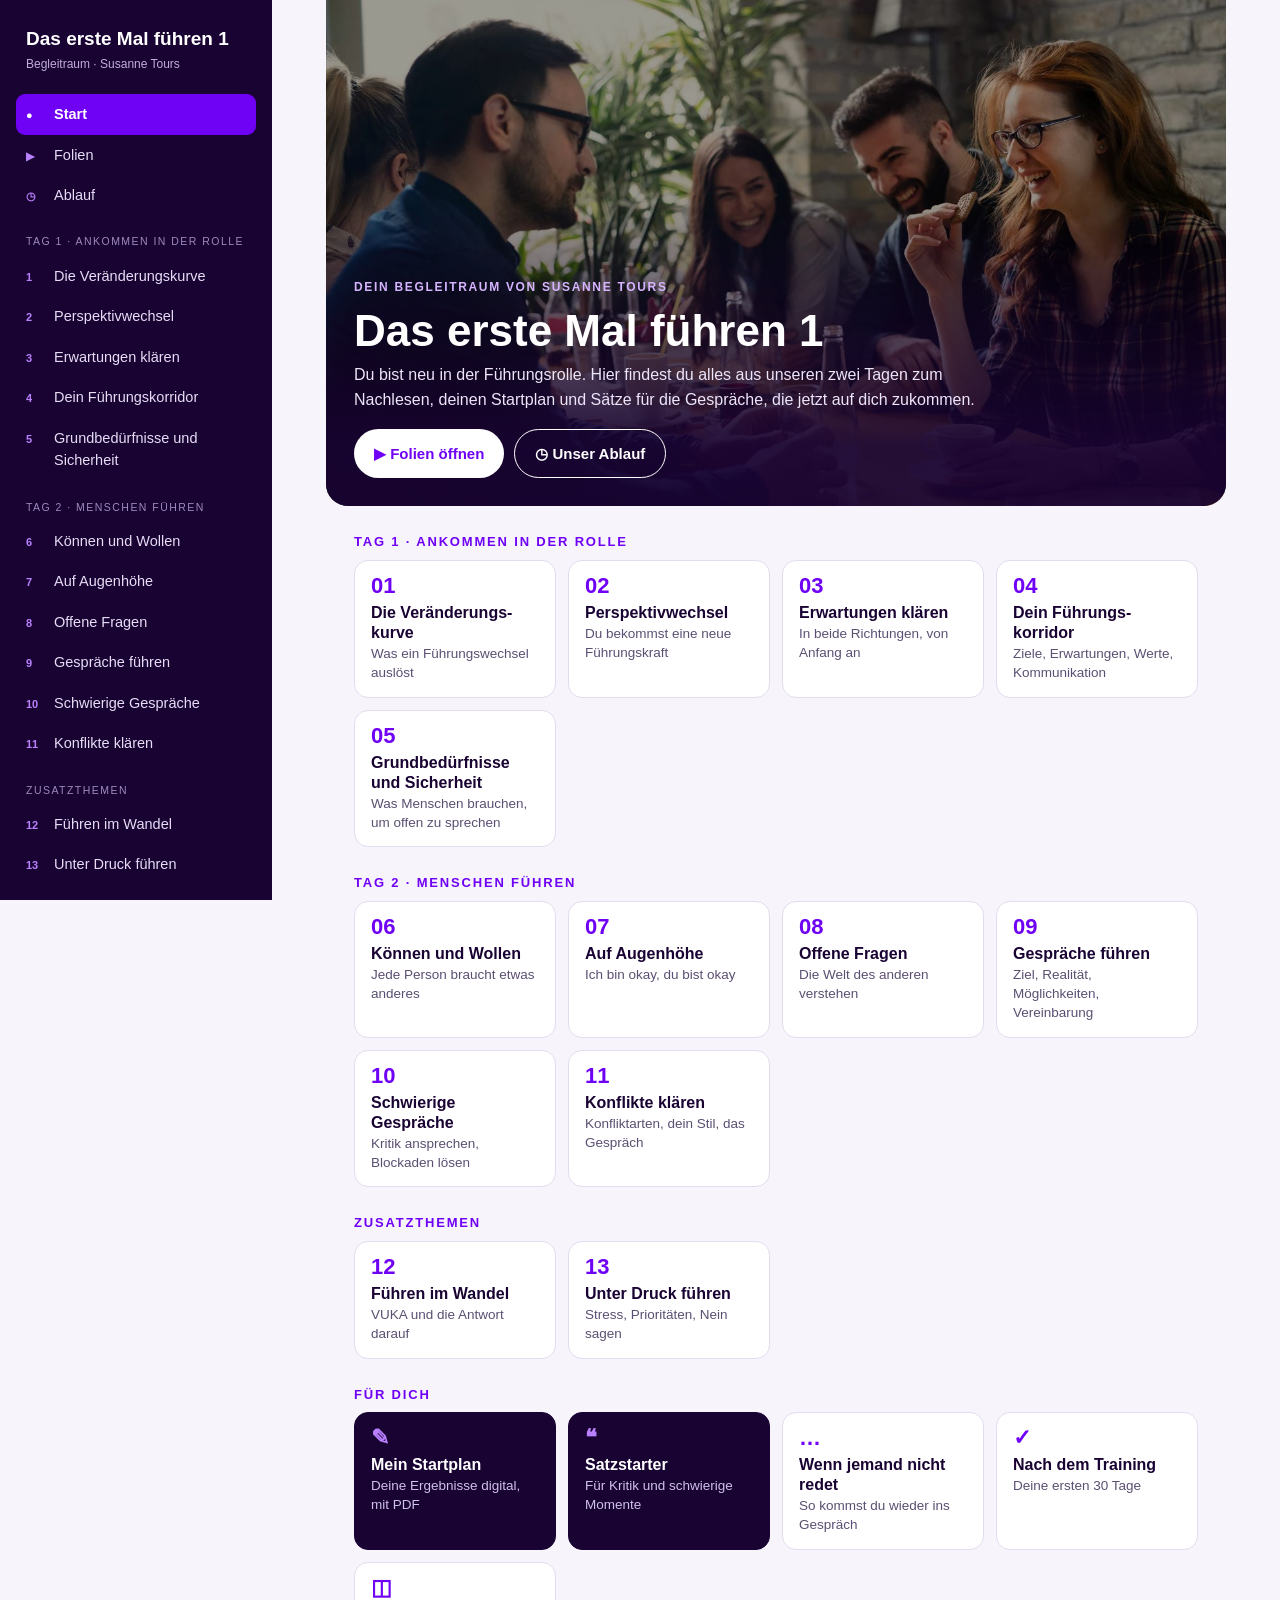
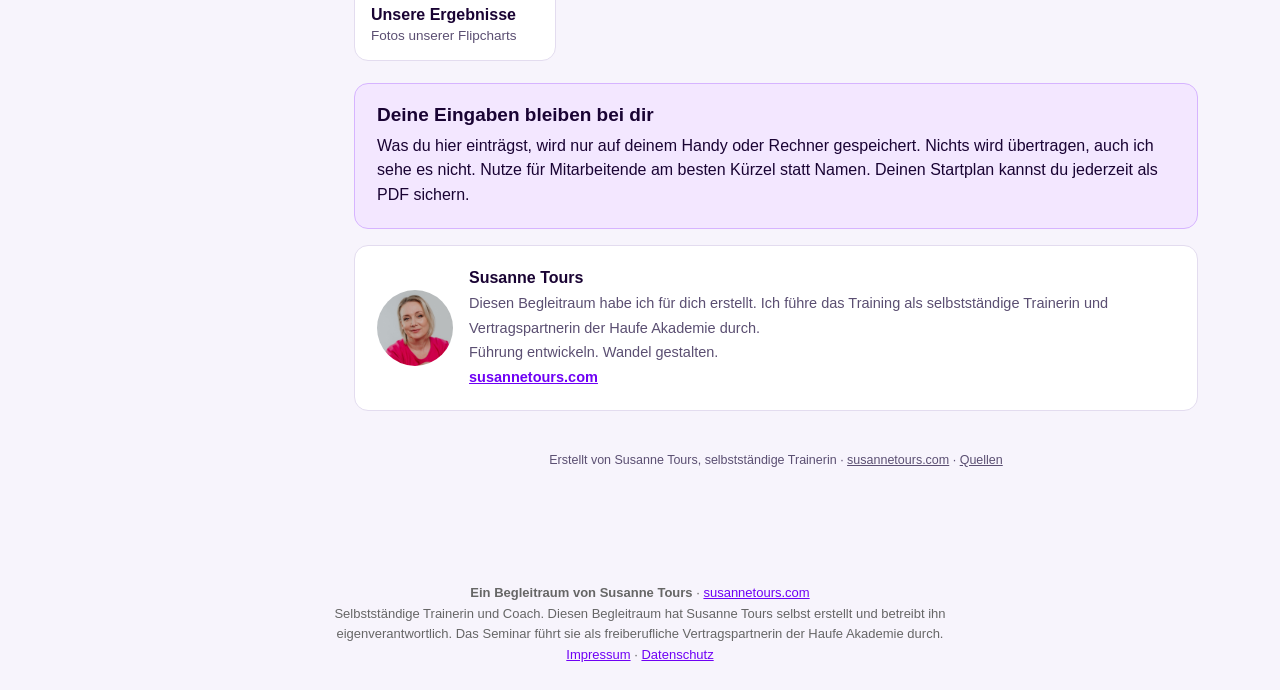
==== commit 29db8731: "Neues Modul 11 Konflikte klären: Entstehung, Konfliktarten, Fälle, Konfliktstil-Test, Antreiber, Esk" ====
--- a/index.html
+++ b/index.html
@@ -270,6 +270,38 @@
 .korr .card{margin:0;border-top:5px solid var(--violet)}
 @media (max-width:860px){.korr{grid-template-columns:1fr}.trans{grid-template-columns:1fr}}
 [id]{scroll-margin-top:76px}
+/* ---------- Konflikte ---------- */
+.ko-list .card .say{font-size:14.5px;color:var(--ink-soft);margin-bottom:0}
+.ko-list .card .say b{color:var(--violet)}
+.ko-grid{display:grid;grid-template-columns:28px 1fr;grid-template-rows:1fr 28px;gap:6px}
+.ko-grid .ax-y{writing-mode:vertical-rl;transform:rotate(180deg);text-align:center;font-size:12.5px;font-weight:700;color:var(--ink-soft)}
+.ko-grid .ax-x{grid-column:2;text-align:center;font-size:12.5px;font-weight:700;color:var(--ink-soft)}
+.ko-field{position:relative;min-height:240px;border-radius:12px;background:linear-gradient(135deg,#FAE6E6 0%,var(--lav) 50%,#E3F4E4 100%)}
+.ko-field span{position:absolute;background:#fff;border-radius:999px;padding:6px 12px;font-weight:700;font-size:14px;color:var(--dark);box-shadow:0 1px 3px rgba(25,3,51,.12)}
+.esk{display:grid;gap:10px;margin:0 0 16px}
+.esk>div{border-radius:14px;padding:16px 18px}
+.esk b{display:block;font-size:18px;margin-bottom:4px}
+.esk p{margin:0;font-size:15px}
+.esk .e1{background:var(--lav)}.esk .e1 b{color:var(--violet)}
+.esk .e2{background:var(--violet);color:#fff}
+.esk .e3{background:var(--dark);color:#fff}.esk .e3 b{color:var(--violet-4)}
+.steps5{display:grid;gap:10px;margin:0 0 16px}
+.steps5>div{display:flex;gap:14px;align-items:flex-start;background:#fff;border:1px solid var(--line);border-radius:14px;padding:14px 16px}
+.steps5 span{flex:none;width:34px;height:34px;border-radius:50%;background:var(--violet);color:#fff;font-weight:700;display:flex;align-items:center;justify-content:center}
+.steps5 b{display:block;font-size:17px}
+.steps5 q{display:block;quotes:"„" "“";color:var(--ink-soft);margin-top:2px}
+.stq{background:#fff;border:1px solid var(--line);border-radius:14px;padding:14px 16px;margin:0 0 10px}
+.stq p{margin:0 0 10px;font-weight:700;font-size:15.5px}
+.stq .sc{display:grid;grid-template-columns:repeat(5,1fr);gap:6px}
+.stq .sc button{min-height:42px;border:1.5px solid var(--violet-4);background:#fff;border-radius:10px;font-weight:700;color:var(--violet);cursor:pointer;font-size:15px}
+.stq .sc button.on{background:var(--violet);border-color:var(--violet);color:#fff}
+.stq .lg{display:flex;justify-content:space-between;font-size:12px;color:var(--ink-soft);margin-top:4px}
+.bar{display:grid;grid-template-columns:118px 1fr 34px;gap:10px;align-items:center;margin:8px 0;font-size:14.5px;font-weight:700}
+.bar i{display:block;height:12px;border-radius:99px;background:var(--lav);overflow:hidden}
+.bar i em{display:block;height:100%;background:var(--violet);border-radius:99px}
+.bar.top{color:var(--violet)}
+.fall summary{cursor:pointer;font-weight:700;color:var(--violet);margin-top:8px}
+.fall .loes{background:var(--lav);border-radius:10px;padding:10px 12px;margin-top:8px;font-size:14.5px}
 
 </style>
 
@@ -294,9 +326,10 @@
   <a href="#fragen"><span class="n">8</span>Offene Fragen</a>
   <a href="#grow"><span class="n">9</span>Gespräche führen</a>
   <a href="#schwierig"><span class="n">10</span>Schwierige Gespräche</a>
+  <a href="#konflikte"><span class="n">11</span>Konflikte klären</a>
   <div class="navgroup">Zusatzthemen</div>
-  <a href="#wandel"><span class="n">11</span>Führen im Wandel</a>
-  <a href="#druck"><span class="n">12</span>Unter Druck führen</a>
+  <a href="#wandel"><span class="n">12</span>Führen im Wandel</a>
+  <a href="#druck"><span class="n">13</span>Unter Druck führen</a>
   <div class="navgroup">Für dich</div>
   <a href="#startplan"><span class="n">✎</span>Mein Startplan</a>
   <a href="#saetze"><span class="n">❝</span>Satzstarter</a>
@@ -334,12 +367,13 @@
     <a class="ntile" href="#fragen"><div class="n">08</div><b>Offene Fragen</b><span>Die Welt des anderen verstehen</span></a>
     <a class="ntile" href="#grow"><div class="n">09</div><b>Gespräche führen</b><span>Ziel, Realität, Möglichkeiten, Vereinbarung</span></a>
     <a class="ntile" href="#schwierig"><div class="n">10</div><b>Schwierige Gespräche</b><span>Kritik ansprechen, Blockaden lösen</span></a>
+    <a class="ntile" href="#konflikte"><div class="n">11</div><b>Konflikte klären</b><span>Konfliktarten, dein Stil, das Gespräch</span></a>
   </nav>
 
   <h3 class="tgroup">Zusatzthemen</h3>
   <nav class="ntiles">
-    <a class="ntile" href="#wandel"><div class="n">11</div><b>Führen im Wandel</b><span>VUKA und die Antwort darauf</span></a>
-    <a class="ntile" href="#druck"><div class="n">12</div><b>Unter Druck führen</b><span>Stress, Prioritäten, Nein sagen</span></a>
+    <a class="ntile" href="#wandel"><div class="n">12</div><b>Führen im Wandel</b><span>VUKA und die Antwort darauf</span></a>
+    <a class="ntile" href="#druck"><div class="n">13</div><b>Unter Druck führen</b><span>Stress, Prioritäten, Nein sagen</span></a>
   </nav>
 
   <h3 class="tgroup">Für dich</h3>
@@ -372,30 +406,31 @@
   <div class="subnav" id="abnav"><button data-sub="t1" class="on">Tag 1</button><button data-sub="t2">Tag 2</button></div>
   <div class="sub show" id="sub-t1">
   <table class="agenda">
-    <tr><td>09:00</td><td><b>Ankommen</b><small>Aufstellung nach Führungserfahrung, Vorstellung mit Rolle, Team und Erwartungen als Hashtag</small></td></tr>
+    <tr><td>09:00</td><td><b>Ankommen</b><small>Aufstellung nach Führungserfahrung, Vorstellung mit Rolle, Team und Erwartungen, was Führung für dich bedeutet</small></td></tr>
     <tr><td>09:45</td><td><b>Die Veränderungskurve</b><small>Was ein Führungswechsel bei Menschen auslöst</small></td></tr>
     <tr class="pause"><td>10:15</td><td>Kaffeepause bis 10:30 Uhr</td></tr>
-    <tr><td>10:30</td><td><b>Perspektivwechsel</b><small>Du bekommst eine neue Führungskraft. Was geht dir durch den Kopf? Dazu die Teamuhr</small></td></tr>
-    <tr><td>11:30</td><td><b>Erwartungen klären</b><small>Das Erwartungsgespräch Schritt für Schritt</small></td></tr>
+    <tr><td>10:30</td><td><b>Perspektivwechsel</b><small>Du bekommst eine neue Führungskraft. Was geht dir durch den Kopf?</small></td></tr>
+    <tr><td>11:30</td><td><b>Erwartungen klären</b><small>Die Fragen deines Teams beantworten, deine Erwartungen formulieren</small></td></tr>
     <tr class="pause"><td>12:30</td><td>Mittagspause bis 13:30 Uhr</td></tr>
-    <tr><td>13:30</td><td><b>Dein Führungskorridor</b><small>Ziele, Erwartungen, Werte und Prinzipien, Kommunikation. Eure Erwartungswand und kurzfristige Ziele mit OKR</small></td></tr>
+    <tr><td>13:30</td><td><b>Dein Führungskorridor</b><small>Ziele, Erwartungen, Werte und Prinzipien, Kommunikation</small></td></tr>
     <tr class="pause"><td>15:15</td><td>Kaffeepause bis 15:30 Uhr</td></tr>
-    <tr><td>15:30</td><td><b>Fünf Grundbedürfnisse</b><small>Was Menschen brauchen. Eure Plakate zu jedem Bedürfnis</small></td></tr>
-    <tr><td>16:15</td><td><b>Psychologische Sicherheit</b><small>Vertrauen, Verantwortung, Verletzlichkeit</small></td></tr>
+    <tr><td>15:30</td><td><b>Grundbedürfnisse und psychologische Sicherheit</b><small>Was Menschen brauchen, um offen zu sprechen und gut zusammenzuarbeiten</small></td></tr>
+    <tr><td>16:40</td><td><b>Tagesabschluss</b><small>Dein wichtigster Gedanke von heute</small></td></tr>
     <tr><td>17:00</td><td><b>Ende des ersten Tages</b></td></tr>
   </table>
   </div>
   <div class="sub" id="sub-t2">
   <table class="agenda">
-    <tr><td>09:00</td><td><b>Ankommen</b><small>Was ist dir seit gestern durch den Kopf gegangen?</small></td></tr>
+    <tr><td>09:00</td><td><b>Ankommen</b><small>Was ist dir seit gestern durch den Kopf gegangen? Ein Blick auf eure Hashtags</small></td></tr>
     <tr><td>09:15</td><td><b>Können und Wollen</b><small>Euer Führungsverhalten für jedes Feld der Matrix</small></td></tr>
     <tr class="pause"><td>10:15</td><td>Kaffeepause bis 10:30 Uhr</td></tr>
-    <tr><td>10:30</td><td><b>Auf Augenhöhe und offene Fragen</b><small>Die Matrix mit offenen Fragen ergänzen</small></td></tr>
+    <tr><td>10:30</td><td><b>Auf Augenhöhe</b><small>Ich bin okay, du bist okay. Drei Ich-Zustände</small></td></tr>
+    <tr><td>11:30</td><td><b>Offene Fragen</b><small>Die Matrix mit Fragen ergänzen, dein Team einordnen</small></td></tr>
     <tr class="pause"><td>12:30</td><td>Mittagspause bis 13:30 Uhr</td></tr>
-    <tr><td>13:30</td><td><b>Gespräche führen</b><small>Der Eisberg und das GROW-Modell</small></td></tr>
-    <tr><td>14:30</td><td><b>Schwierige Gespräche</b><small>Dein blinder Fleck, Kritik in drei Schritten und wenn es blockiert</small></td></tr>
+    <tr><td>13:30</td><td><b>Gespräche führen</b><small>Dein Gesprächsplan und ein geprobtes Gespräch im Trio</small></td></tr>
     <tr class="pause"><td>15:15</td><td>Kaffeepause bis 15:30 Uhr</td></tr>
-    <tr><td>16:30</td><td><b>Dein Begleitraum und Abschluss</b><small>Alles zum Mitnehmen auf dein Handy</small></td></tr>
+    <tr><td>15:30</td><td><b>Schwierige Gespräche und Konflikte</b><small>Dein blinder Fleck, Kritik ansprechen, Konfliktarten, dein Konfliktstil und das Konfliktgespräch</small></td></tr>
+    <tr><td>16:30</td><td><b>Dein Startplan</b><small>Deine ersten Schritte in den nächsten 30 Tagen</small></td></tr>
     <tr><td>17:00</td><td><b>Ende</b></td></tr>
   </table>
   </div>
@@ -522,7 +557,7 @@
     <label class="l">Unser Rhythmus: Wann sind Stand-ups, wann endet der erste Sprint?</label><textarea data-save="plan.korr.rhythmus"></textarea>
     <p class="hint" style="margin-top:8px">Das landet auch in deinem Startplan unter Schritt 4.</p>
   </div>
-  <div class="task"><span class="eyebrow">Aus dem Training</span><b>Eure Erwartungswand</b><p style="margin:4px 0 0">Was erwartest du an dich selbst? An deine Mitarbeitenden? An deinen Chef? Ihr habt eure Erwartungen auf einer großen Wand gesammelt. Sie gehören in deinen Korridor. Sprich sie aus, in beide Richtungen.</p></div>
+  <div class="task"><span class="eyebrow">Aus dem Training</span><b>Dein Korridor in Worten</b><p style="margin:4px 0 0">Du hast deinen Führungskorridor ausgefüllt und einer anderen Person vorgestellt, so als würdest du mit deinem Team sprechen. Die andere Person hat zurückgemeldet: Was ist klar angekommen? Was ist noch offen?</p></div>
   <a class="btn ghost" href="#startplan?step=4">✎ Im Startplan festhalten</a>
   <div class="unsere-fotos" data-ort="korridor"></div>
   <div style="height:20px"></div>
@@ -585,7 +620,7 @@
 <!-- 7 AUGENHÖHE -->
 <section class="page" id="p-augenhoehe">
   <div class="hero" style="background-image:url('bilder/augenhoehe.jpg');--img:url('bilder/augenhoehe.jpg')"><div class="in"><span class="eyebrow">Tag 2 · Modul 7</span><h2>Auf Augenhöhe</h2><p>Ich bin okay, du bist okay. Wie du so sprichst, dass dein Gegenüber zuhört, statt sich zu verteidigen.</p></div></div>
-  <div class="subnav" id="aunav"><button data-sub="ich" class="on">Drei Ich-Zustände</button><button data-sub="ok">Die Grundhaltung</button><button data-sub="uebersetzen">Übersetzen</button></div>
+  <div class="subnav" id="aunav"><button data-sub="ich" class="on">Drei Ich-Zustände</button><button data-sub="ok">Die Grundhaltung</button><button data-sub="einladen">Einladen</button><button data-sub="uebersetzen">Übersetzen</button></div>
   <div class="sub show" id="sub-ich">
     <p class="lead">In jedem Gespräch sprechen wir aus einem von drei inneren Zuständen. Das Gegenüber antwortet meistens passend dazu.</p>
     <div class="ego">
@@ -604,6 +639,22 @@
       <div><b>Ich bin okay, du bist nicht okay</b>Ich weiß es besser. Überheblich, abwertend.</div>
     </div></div>
     <div class="card lav"><h3>Gerade am Anfang wichtig</h3><p>Neue Führungskräfte rutschen leicht in zwei Ecken: Aus Unsicherheit machen sie sich klein. Oder sie wollen Stärke zeigen und werden von oben herab. Beides kostet Vertrauen. Augenhöhe heißt: Ich nehme meine Rolle ernst, und ich nehme dich ernst.</p></div>
+  </div>
+  <div class="sub" id="sub-einladen">
+    <p class="lead">Du kannst niemanden verändern. Du kannst einladen, etwas Neues zu erleben.</p>
+    <div class="ego">
+      <div><div class="k" style="background:#6F01F5">1</div><div><h3>Verhalten hat eine Geschichte</h3><p>Jeder Mensch handelt aus dem, was er erlebt hat. Daraus sind im Kopf feste Muster entstanden. Auch Rückzug, Abwehr oder „Dafür bin ich nicht zuständig“ war irgendwann ein sinnvoller Schutz.</p></div></div>
+      <div><div class="k" style="background:#6F01F5">2</div><div><h3>Druck wirkt kurz</h3><p>Lob, Belohnung, Ermahnung oder Strafe ändern Verhalten. Meist aber nur, solange sie da sind.</p></div></div>
+      <div><div class="k" style="background:#6F01F5">3</div><div><h3>Neue Erfahrung wirkt lange</h3><p>Wenn jemand erlebt, dass es anders besser läuft, entsteht ein neues Muster. Dafür braucht es eine echte Alternative, nicht nur „Hör auf damit“.</p></div></div>
+    </div>
+    <div class="card lav"><h3>So sieht deine Einladung aus</h3><ul class="clean">
+      <li>Du sprichst aus dem Erwachsenen-Ich: sachlich, ruhig, ohne Vorwurf.</li>
+      <li>Du zeigst echtes Interesse an deinem Gegenüber.</li>
+      <li>Du stellst offene Fragen und hörst zu.</li>
+      <li>Du bietest eine Alternative an, die sich für dein Gegenüber besser anfühlt.</li>
+    </ul></div>
+    <div class="trans"><div class="from"><small>Verändern wollen</small>„Du musst endlich offener sein.“</div><div class="to"><small>Einladen</small>„Mich interessiert, wie du das siehst. Was würde dir helfen?“</div></div>
+    <div class="task"><span class="eyebrow">Für dich</span><b>Deine Einladung</b><p style="margin:4px 0 0">Denk an ein Verhalten, das dich bei jemandem immer wieder stört. Welche Erfahrung könnte dahinterstecken? Welche neue Erfahrung kannst du anbieten?</p></div>
   </div>
   <div class="sub" id="sub-uebersetzen">
     <p class="lead">So klingt derselbe Inhalt im Eltern-Ich und im Erwachsenen-Ich.</p>
@@ -716,6 +767,94 @@
     <div class="card"><ul class="clean"><li><b>Atmen:</b> langsam ein und noch langsamer aus.</li><li><b>Füße spüren:</b> Beide Füße bewusst auf den Boden stellen.</li><li><b>Ein innerer Satz:</b> „Es geht um die Sache.“</li><li><b>Benennen:</b> „Ich merke, dass mich das ärgert. Ich brauche einen Moment.“</li><li><b>Eine kurze Pause:</b> „Ich hole mir kurz einen Kaffee. Magst du auch einen?“</li></ul></div>
   </div>
   <div class="unsere-fotos" data-ort="schwierig"></div>
+  <div style="height:20px"></div>
+</section>
+
+<!-- 11 KONFLIKTE -->
+<section class="page" id="p-konflikte">
+  <div class="hero" style="background-image:url('bilder/ablauf.jpg');--img:url('bilder/ablauf.jpg')"><div class="in"><span class="eyebrow">Tag 2 · Modul 11</span><h2>Konflikte klären</h2><p>Woher Konflikte kommen, wie du sie früh erkennst und wie du das Gespräch führst, bevor es eskaliert.</p></div></div>
+  <div class="subnav" id="konav"><button data-sub="entstehung" class="on">Wie Konflikte entstehen</button><button data-sub="arten">Konfliktarten</button><button data-sub="faelle">Fälle</button><button data-sub="stil">Dein Konfliktstil</button><button data-sub="antreiber">Deine Antreiber</button><button data-sub="frueh">Früh reagieren</button><button data-sub="gespraech">Das Konfliktgespräch</button></div>
+
+  <div class="sub show" id="sub-entstehung">
+    <div class="card"><h3>Gestritten wird über die Sache. Gemeint ist oft etwas anderes.</h3><p>Zwei streiten über den Dienstplan. Unter der Oberfläche geht es um Fairness, um Anerkennung oder um das Gefühl, übergangen zu werden. Wer nur das Sachproblem löst, hat den Konflikt nächste Woche wieder auf dem Tisch.</p></div>
+    <h3 class="sec">Vom verletzten Bedürfnis zum Konflikt</h3>
+    <div class="drei">
+      <div><b>1 · Bedürfnis</b><p>Ein Grundbedürfnis wird verletzt. Jemand fühlt sich übergangen, ungerecht behandelt oder nicht gesehen.</p></div>
+      <div><b>2 · Gefühl</b><p>Ärger, Kränkung, Unsicherheit.</p></div>
+      <div><b>3 · Bewertung</b><p>Im Kopf entsteht eine Geschichte.</p><q>Der will mich vorführen.</q></div>
+      <div><b>4 · Verhalten</b><p>Rückzug, spitze Bemerkungen, Dienst nach Vorschrift.</p></div>
+    </div>
+    <div class="card lav"><span class="eyebrow">Die Frage dahinter</span><h3>Welches Bedürfnis ist hier verletzt?</h3><p>Bindung, Orientierung und Kontrolle, Selbstwert, Lustgewinn oder Kohärenz. Du kennst die fünf schon von Tag 1. Wenn du weißt, was fehlt, weißt du, wo du ansetzen kannst.</p><a class="btn ghost small" href="#beduerfnisse">Die fünf Grundbedürfnisse</a></div>
+    <div class="card dk"><span class="eyebrow">Interessen statt Positionen</span><p style="margin-top:6px">Zwei streiten um eine Orange. Am Ende wird sie halbiert. Dabei wollte die eine nur den Saft, die andere nur die Schale für einen Kuchen. Frag deshalb nicht nur, was jemand will. Frag: „Wofür brauchst du das?“</p></div>
+  </div>
+
+  <div class="sub" id="sub-arten">
+    <p class="lead">Wenn du weißt, welche Art Konflikt vor dir liegt, weißt du, was hilft. Oft steckt mehr als eine Art drin.</p>
+    <div class="ko-list">
+      <div class="card"><span class="eyebrow">Sachkonflikt</span><h3>Wir sehen die Fakten unterschiedlich.</h3><p>Welche Zahlen gelten? Welcher Weg ist technisch richtig?</p><p class="say"><b>Was hilft:</b> Fakten gemeinsam klären, Kriterien festlegen.</p></div>
+      <div class="card"><span class="eyebrow">Verteilungskonflikt</span><h3>Es ist nicht genug für alle da.</h3><p>Urlaub, Homeoffice-Tage, beliebte Aufgaben, Budget.</p><p class="say"><b>Was hilft:</b> faire, transparente Regeln, die für alle gelten.</p></div>
+      <div class="card"><span class="eyebrow">Rollenkonflikt</span><h3>Wer darf hier was?</h3><p>Unklare Zuständigkeiten. Oder du warst gestern noch Kollegin oder Kollege und führst heute.</p><p class="say"><b>Was hilft:</b> Rolle und Erwartungen klar aussprechen.</p></div>
+      <div class="card"><span class="eyebrow">Beziehungskonflikt</span><h3>Wir können nicht miteinander.</h3><p>Kränkungen, Misstrauen, alte Geschichten. Oft das, was übrig bleibt, wenn andere Konflikte nicht geklärt wurden.</p><p class="say"><b>Was hilft:</b> ein Gespräch über das Miteinander, nicht über die Sache.</p></div>
+      <div class="card"><span class="eyebrow">Ziel- oder Wertekonflikt</span><h3>Uns ist Unterschiedliches wichtig.</h3><p>Qualität oder Tempo? Genauigkeit oder Pragmatismus?</p><p class="say"><b>Was hilft:</b> das gemeinsame Ziel suchen und eine Regel für den Alltag vereinbaren.</p></div>
+    </div>
+  </div>
+
+  <div class="sub" id="sub-faelle">
+    <div class="task"><span class="eyebrow">Aufgabe</span><b>Euer Fall</b><p style="margin:4px 0 0">Welche Konfliktart steckt dahinter? Welches Bedürfnis ist verletzt? Was ist dein erster Schritt als Führungskraft?</p></div>
+    <div id="faelle"></div>
+  </div>
+
+  <div class="sub" id="sub-stil">
+    <div class="card"><h3>Wie gehst du mit Konflikten um?</h3><p>Es gibt fünf typische Wege. Jeder passt in manchen Situationen. Schwierig wird es, wenn du immer denselben nimmst. Lies die Sätze und klicke an, wie sehr sie auf dich zutreffen. Denk dabei an Konflikte im Job.</p><p class="hint" style="margin:0">Deine Antworten bleiben auf deinem Gerät.</p></div>
+    <div id="stiltest"></div>
+    <div id="stilres"></div>
+    <h3 class="sec">Die fünf Wege im Überblick</h3>
+    <div class="card"><div class="ko-grid" role="img" aria-label="Fünf Konfliktstile, angeordnet nach Blick auf das eigene Anliegen und Blick auf die anderen">
+      <div class="ax-y">Mein Anliegen ↑</div>
+      <div class="ko-field">
+        <span style="left:4%;top:6%">Durchsetzen</span><span style="right:4%;top:6%">Kooperieren</span><span style="left:50%;top:44%;transform:translateX(-50%)">Kompromiss</span><span style="left:4%;bottom:6%">Vermeiden</span><span style="right:4%;bottom:6%">Nachgeben</span>
+      </div>
+      <div></div><div class="ax-x">Blick auf die anderen →</div>
+    </div></div>
+  </div>
+
+  <div class="sub" id="sub-antreiber">
+    <div class="card"><h3>Was dich im Konflikt antreibt</h3><p>Unter Druck melden sich unsere inneren Antreiber. Sie erklären oft, warum wir im Konflikt immer wieder gleich reagieren. Schau auf dein Handout: Welche zwei Antreiber sind bei dir am stärksten? Und passt das zu deinem Konfliktstil?</p></div>
+    <div class="ko-list">
+      <div class="card"><span class="eyebrow">Mach es allen recht</span><h3>Ich will, dass alle zufrieden sind.</h3><p>Im Konflikt oft: nachgeben, Kritik weichspülen, das Gespräch aufschieben.</p><p class="say"><b>Erlauber:</b> Ich darf Nein sagen und werde trotzdem gemocht.</p></div>
+      <div class="card"><span class="eyebrow">Sei stark</span><h3>Ich mach das mit mir allein aus.</h3><p>Im Konflikt oft: hart bleiben, keine Gefühle zeigen, sich keine Hilfe holen.</p><p class="say"><b>Erlauber:</b> Ich darf zeigen, was mich berührt, und mir Unterstützung holen.</p></div>
+      <div class="card"><span class="eyebrow">Sei perfekt</span><h3>Es muss richtig sein.</h3><p>Im Konflikt oft: über Details streiten, recht behalten wollen, Fehler anderer schwer stehen lassen.</p><p class="say"><b>Erlauber:</b> Gut ist gut genug.</p></div>
+      <div class="card"><span class="eyebrow">Beeil dich</span><h3>Hauptsache, es geht weiter.</h3><p>Im Konflikt oft: schneller Kompromiss, durchentscheiden, nicht richtig zuhören.</p><p class="say"><b>Erlauber:</b> Ich darf mir Zeit nehmen.</p></div>
+      <div class="card"><span class="eyebrow">Streng dich an</span><h3>Ohne Mühe ist es nichts wert.</h3><p>Im Konflikt oft: endlos diskutieren, jeden Konflikt zum Kraftakt machen.</p><p class="say"><b>Erlauber:</b> Es darf auch leicht gehen.</p></div>
+    </div>
+    <div class="task"><span class="eyebrow">Für dich</span><b>Dein Erlauber für den nächsten Konflikt</b><p style="margin:4px 0 0">Welcher Satz hilft dir, im nächsten Konflikt anders zu reagieren als sonst?</p><textarea data-save="konflikt.erlauber" placeholder="Mein Erlauber …" style="margin-top:10px"></textarea></div>
+  </div>
+
+  <div class="sub" id="sub-frueh">
+    <div class="card"><h3>Warum du früh reagieren solltest</h3><p>Konflikte haben eine Eigendynamik. Mit jeder Stufe wird es schwerer, sie selbst zu lösen. Am Anfang reicht oft ein offenes Gespräch. Später braucht es Hilfe von außen.</p></div>
+    <div class="esk">
+      <div class="e1"><b>Stufe 1 bis 3 · Gemeinsam lösen</b><p>Die Meinungen verhärten sich, Gespräche werden schärfer. Beide wollen aber noch eine Lösung. <strong>Hier kannst du als Führungskraft viel bewegen.</strong></p></div>
+      <div class="e2"><b>Stufe 4 bis 6 · Gewinnen wollen</b><p>Es bilden sich Lager, jemand verliert das Gesicht, es fallen Drohungen. Jetzt geht es ums Recht behalten.</p></div>
+      <div class="e3"><b>Stufe 7 bis 9 · Beide verlieren</b><p>Es geht nur noch darum, dem anderen zu schaden, auch auf eigene Kosten.</p></div>
+    </div>
+    <div class="card lav"><span class="eyebrow">Frühe Signale</span><ul class="clean"><li>Augenrollen, Seufzen, Schweigen im Meeting</li><li>Informationen laufen nur noch über dich</li><li>Grüppchen, Gespräche hinter vorgehaltener Hand</li><li>„Passt schon“ als Standardantwort</li></ul></div>
+  </div>
+
+  <div class="sub" id="sub-gespraech">
+    <p class="lead">Fünf Schritte, mit denen du einen Konflikt ansprichst, ohne dass dein Gegenüber in die Verteidigung geht.</p>
+    <div class="steps5">
+      <div><span>1</span><div><b>Ansprechen</b><q>Mir ist aufgefallen, dass …</q></div></div>
+      <div><span>2</span><div><b>Wirkung beschreiben</b><q>Das führt dazu, dass …</q></div></div>
+      <div><span>3</span><div><b>Zuhören</b><q>Wie siehst du das?</q></div></div>
+      <div><span>4</span><div><b>Bedürfnis klären</b><q>Was ist dir dabei wichtig?</q></div></div>
+      <div><span>5</span><div><b>Vereinbaren</b><q>Was machen wir ab jetzt? Wann schauen wir wieder drauf?</q></div></div>
+    </div>
+    <div class="card"><h3>Wenn du zwischen zwei Mitarbeitenden vermittelst</h3><ul class="clean"><li>Erst einzeln sprechen, dann gemeinsam.</li><li>Jede Person erzählt ihre Sicht, die andere hört zu, ohne zu unterbrechen.</li><li>Du fasst zusammen, was beiden wichtig ist.</li><li>Die Lösung kommt von den beiden. Du achtest darauf, dass sie konkret wird.</li></ul></div>
+    <div class="card dk"><span class="eyebrow">Und die Augenhöhe?</span><p style="margin-top:6px">Achte im Gespräch darauf, aus welchem Ich-Zustand du sprichst. Wer im Konflikt ins kritische Eltern-Ich rutscht, bekommt Trotz oder Rückzug zurück.</p><a class="btn light small" href="#augenhoehe" style="margin-top:10px">Zu den Ich-Zuständen</a></div>
+    <a class="btn" href="#saetze">❝ Satzstarter für Konflikte</a>
+    <div style="height:16px"></div>
+  </div>
+  <div class="unsere-fotos" data-ort="konflikte"></div>
   <div style="height:20px"></div>
 </section>
 
@@ -753,7 +892,7 @@
 
 <!-- 11 WANDEL -->
 <section class="page" id="p-wandel">
-  <div class="hero" style="background-image:url('bilder/wandel.jpg');--img:url('bilder/wandel.jpg')"><div class="in"><span class="eyebrow">Zusatzthema 11</span><h2>Führen im Wandel</h2><p>Wenn sich ständig etwas verändert, brauchst du keinen perfekten Plan. Du brauchst eine klare Haltung.</p></div></div>
+  <div class="hero" style="background-image:url('bilder/wandel.jpg');--img:url('bilder/wandel.jpg')"><div class="in"><span class="eyebrow">Zusatzthema 12</span><h2>Führen im Wandel</h2><p>Wenn sich ständig etwas verändert, brauchst du keinen perfekten Plan. Du brauchst eine klare Haltung.</p></div></div>
   <div class="card"><h3>VUKA: wie sich die Arbeitswelt anfühlt</h3><p>Viele Führungskräfte erleben ihren Alltag so: Pläne gelten nur kurz, Informationen fehlen, alles hängt mit allem zusammen, und oft gibt es nicht die eine richtige Antwort. Dafür gibt es ein Wort: VUKA.</p></div>
   <div class="grid2">
     <div class="card"><span class="eyebrow">V</span><h3>Volatil</h3><p>Alles ändert sich schnell und oft.</p></div>
@@ -781,7 +920,7 @@
 
 <!-- 12 DRUCK -->
 <section class="page" id="p-druck">
-  <div class="hero" style="background-image:url('bilder/druck.jpg');--img:url('bilder/druck.jpg')"><div class="in"><span class="eyebrow">Zusatzthema 12</span><h2>Unter Druck führen</h2><p>Wenn alles gleichzeitig wichtig scheint: wie du Prioritäten setzt und deine Kraft dort einsetzt, wo sie wirkt.</p></div></div>
+  <div class="hero" style="background-image:url('bilder/druck.jpg');--img:url('bilder/druck.jpg')"><div class="in"><span class="eyebrow">Zusatzthema 13</span><h2>Unter Druck führen</h2><p>Wenn alles gleichzeitig wichtig scheint: wie du Prioritäten setzt und deine Kraft dort einsetzt, wo sie wirkt.</p></div></div>
   <div class="subnav" id="drnav"><button data-sub="einfluss" class="on">Einflusskreis</button><button data-sub="prio">Prioritäten</button><button data-sub="nein">Nein sagen</button><button data-sub="kraft">Kraft tanken</button></div>
   <div class="sub show" id="sub-einfluss">
     <div class="card"><h3>Stress entsteht im Kopf und im Kalender</h3><p>Stress entsteht, wenn die Anforderungen größer wirken als das, was wir zur Verfügung haben: Zeit, Wissen, Unterstützung. Gerade in der neuen Rolle kommt vieles auf einmal. Zwei Fragen helfen, wieder Boden unter die Füße zu bekommen.</p></div>
@@ -871,10 +1010,13 @@
     <li>Psychologische Sicherheit: Amy C. Edmondson, Die angstfreie Organisation. Vahlen 2020. Google, Project Aristotle.</li>
     <li>Können und Wollen: vereinfacht nach der Skill-Will-Matrix von Max Landsberg, The Tao of Coaching.</li>
     <li>Transaktionsanalyse: Eric Berne, Spiele der Erwachsenen. Thomas A. Harris, Ich bin o.k., du bist o.k.</li>
+    <li>Einladen statt verändern: nach Gerald Hüther, Neurobiologe, z. B. Was wir sind und was wir sein könnten. S. Fischer 2011.</li>
     <li>GROW: John Whitmore, Coaching für die Praxis.</li>
     <li>Johari-Fenster: Joseph Luft und Harrington Ingham (1955).</li>
     <li>VUKA und VUKA Prime: Bob Johansen, Leaders Make the Future.</li>
     <li>Einflusskreis: Stephen R. Covey, Die 7 Wege zur Effektivität. Wichtig und dringend: nach Dwight D. Eisenhower.</li>
+    <li>Konflikte: Friedrich Glasl, Konfliktmanagement. Haupt 2020 (Eskalationsstufen). Kenneth W. Thomas und Ralph H. Kilmann, Thomas-Kilmann Conflict Mode Instrument (fünf Konfliktstile, der Selbsttest hier ist eine eigene vereinfachte Fassung). Roger Fisher, William Ury, Das Harvard-Konzept (Interessen statt Positionen).</li>
+    <li>Innere Antreiber: Taibi Kahler, Transaktionsanalyse.</li>
     <li>Schwierige Gespräche: Harvard Business Review, Having Difficult Conversations (2025). Amy Gallo, Getting Along (2022).</li>
   </ul></div>
   <p class="foot">Erstellt von Susanne Tours, selbstständige Trainerin · <a href="https://susannetours.com" target="_blank" rel="noopener">susannetours.com</a></p>
@@ -954,27 +1096,11 @@
 
 <script>
 /* ---------- Fotos für "Unsere Ergebnisse": Dateien in den Ordner fotos/ legen und hier eintragen ----------
-   orte: kurve, perspektive, erwartungen, korridor, beduerfnisse, skillwill, augenhoehe, fragen, grow, schwierig  */
+   orte: kurve, perspektive, erwartungen, korridor, beduerfnisse, skillwill, augenhoehe, fragen, grow, schwierig, konflikte  */
 const ERGEBNISSE = [
-  { titel: "Unsere Veränderungskurve", bild: "fotos/veraenderungskurve.jpg", orte: ["kurve"] },
-  { titel: "Was passiert mit dem Team bei einer neuen Führungskraft?", bild: "fotos/perspektivwechsel_pinnwand.jpg", orte: ["perspektive"] },
-  { titel: "Die Teamuhr", bild: "fotos/teamuhr.jpg", orte: ["perspektive"] },
-  { titel: "Das Erwartungsgespräch", bild: "fotos/erwartungsgespraech.jpg", orte: ["erwartungen"] },
-  { titel: "Unser Führungskorridor", bild: "fotos/fuehrungskorridor.jpg", orte: ["korridor"] },
-  { titel: "Eure Erwartungswand: an dich selbst, an deine Mitarbeitenden, an deinen Chef", bild: "fotos/erwartungswand.jpg", orte: ["korridor", "erwartungen"] },
-  { titel: "Kurzfristige Ziele mit OKR", bild: "fotos/okr.jpg", orte: ["korridor", "wandel"] },
-  { titel: "Bindung", bild: "fotos/bindung.jpg", orte: ["beduerfnisse"] },
-  { titel: "Orientierung und Kontrolle", bild: "fotos/kontrolle_orientierung.jpg", orte: ["beduerfnisse"] },
-  { titel: "Selbstwert", bild: "fotos/selbstwert.jpg", orte: ["beduerfnisse"] },
-  { titel: "Lustgewinn und Unlustvermeidung", bild: "fotos/unlust.jpg", orte: ["beduerfnisse"] },
-  { titel: "Kohärenz", bild: "fotos/kohaerenz.jpg", orte: ["beduerfnisse"] },
-  { titel: "Kohärenz: private Welt, Ausbildung, berufliche Welt", bild: "fotos/kohaerenz_kreise.jpg", orte: ["beduerfnisse"] },
-  { titel: "Drei Seiten psychologischer Sicherheit", bild: "fotos/psychologische_sicherheit.jpg", orte: ["beduerfnisse"] },
-  { titel: "Eure Matrix: Können und Wollen mit offenen Fragen", bild: "fotos/skill_will.jpg", orte: ["skillwill", "fragen"] },
-  { titel: "Der Eisberg", bild: "fotos/eisberg.jpg", orte: ["grow", "schwierig"] },
-  { titel: "Das GROW-Modell", bild: "fotos/grow.jpg", orte: ["grow"] },
+  // { titel: "Unsere Veränderungskurve", bild: "fotos/kurve.jpg", orte: ["kurve"] },
 ];
-const FOLIEN = 57; // Anzahl der Folienbilder in folien/
+const FOLIEN = 72; // Anzahl der Folienbilder in folien/
 
 /* ---------- Speicher (nur auf diesem Gerät) ---------- */
 const KEY = 'erstes-mal-fuehren-begleitraum-v1';
@@ -1109,6 +1235,56 @@
 $('#wPrev').addEventListener('click',()=>{ S.step=Math.max(0,(S.step||0)-1); save(); renderWiz(); window.scrollTo(0,0); });
 $('#wNext').addEventListener('click',()=>{ S.step=Math.min(STEPS.length-1,(S.step||0)+1); save(); renderWiz(); window.scrollTo(0,0); });
 
+
+/* ---------- Konflikte: Fälle ---------- */
+const FAELLE=[
+ {t:"Urlaub im Sommer",f:"Zwei Mitarbeitende wollen in den Sommerferien drei Wochen frei. Beide haben schulpflichtige Kinder. Beide waren als Erste da, sagen sie. Einer droht schon: „Dann melde ich mich halt krank.“",a:"Verteilungskonflikt",b:"Fairness und Orientierung: Wer bekommt was, nach welcher Regel?",s:"Mit beiden einzeln sprechen, dann gemeinsam eine Regel finden, die auch nächstes Jahr gilt."},
+ {t:"Der frühere Kollege",f:"Tom war bis vor drei Monaten dein Kollege. Im Teammeeting sagt er vor allen: „Früher hättest du das selbst nicht so gemacht.“ Seitdem kommt er zu Absprachen mit dir zu spät.",a:"Rollenkonflikt, mit Anteilen eines Beziehungskonflikts",b:"Selbstwert und Bindung: Tom hat einen Kollegen verloren und muss sich neu einordnen.",s:"Unter vier Augen ansprechen, die neue Rolle offen benennen und fragen, was er von dir braucht."},
+ {t:"Funkstille",f:"Seit einem Streit über eine verpatzte Übergabe gehen sich Lea und Jonas aus dem Weg. Informationen laufen nur noch über dich. Im Team wird schon getuschelt.",a:"Beziehungskonflikt, entstanden aus einem Sachkonflikt",b:"Selbstwert: Beide fühlen sich ungerecht beschuldigt.",s:"Erst einzeln sprechen, dann ein gemeinsames Gespräch moderieren. Nicht länger Bote spielen."},
+ {t:"Qualität oder Tempo",f:"Mara prüft jeden Bericht dreimal, bevor er rausgeht. Kai findet das übertrieben, der Kunde wartet. Beide kommen getrennt zu dir und wollen, dass du der anderen Person Bescheid sagst.",a:"Ziel- oder Wertekonflikt",b:"Kohärenz und Kontrolle: Beiden ist etwas anderes wichtig, beides ist berechtigt.",s:"Gemeinsam klären, was der Kunde wirklich braucht, und eine Regel vereinbaren, wann wie gründlich geprüft wird."},
+ {t:"Welche Zahlen gelten?",f:"Zwei Mitarbeitende streiten im Meeting, welche Zahlen in den Monatsbericht gehören: die aus dem alten System oder die aus dem neuen. Der Ton wird schärfer, die anderen schauen weg.",a:"Sachkonflikt",b:"Orientierung: Es ist unklar, was gilt.",s:"Die Frage klären oder klären lassen und festhalten, was ab jetzt gilt. Danach kurz nachfragen, wie es beiden mit dem Streit geht."},
+ {t:"Homeoffice",f:"Ein Teil des Teams ist fast immer im Homeoffice, andere sind jeden Tag vor Ort und fangen alles auf. In der Kaffeeküche fällt der Satz: „Die da zu Hause machen sich einen schönen Lenz.“",a:"Verteilungskonflikt mit Anteilen eines Beziehungskonflikts",b:"Fairness und Anerkennung: Wer vor Ort ist, fühlt sich nicht gesehen.",s:"Im Team offen ansprechen, Aufgaben vor Ort sichtbar machen und eine gemeinsame Regel vereinbaren."}];
+$('#faelle').innerHTML=FAELLE.map((c,i)=>`<div class="card fall"><span class="eyebrow">Fall ${i+1}</span><h3>${esc(c.t)}</h3><p>${esc(c.f)}</p><details><summary>Mögliche Auflösung zeigen</summary><div class="loes"><p style="margin:0 0 6px"><b>Konfliktart:</b> ${esc(c.a)}</p><p style="margin:0 0 6px"><b>Bedürfnis:</b> ${esc(c.b)}</p><p style="margin:0"><b>Erster Schritt:</b> ${esc(c.s)}</p></div></details></div>`).join('');
+
+/* ---------- Konflikte: Stil-Test ---------- */
+const STILE={
+ D:{t:"Durchsetzen",gut:"Du schaffst Klarheit und entscheidest, wenn es brennt.",falle:"Dein Team widerspricht irgendwann nicht mehr. Probleme kommen spät auf den Tisch.",tipp:"Erst fragen, dann entscheiden: „Wie siehst du das?“"},
+ K:{t:"Kooperieren",gut:"Ihr findet Lösungen, die wirklich tragen, weil beide Seiten gehört werden.",falle:"Das kostet Zeit. Nicht jede Kleinigkeit braucht eine große Runde.",tipp:"Bei kleinen Themen bewusst schneller entscheiden."},
+ M:{t:"Kompromiss",gut:"Du bringst Dinge schnell voran und hältst den Laden am Laufen.",falle:"Beide sind halb zufrieden. Das eigentliche Problem bleibt liegen.",tipp:"Vor dem Mittelweg fragen: „Worum geht es dir wirklich?“"},
+ N:{t:"Nachgeben",gut:"Du hältst Beziehungen und gönnst anderen etwas.",falle:"Deine Anliegen gehen unter. Dein Team weiß nicht, wofür du stehst.",tipp:"Sag in der nächsten Diskussion einmal klar, was dir wichtig ist."},
+ V:{t:"Vermeiden",gut:"Du gibst Hitzköpfen Zeit und wählst deine Kämpfe.",falle:"Konflikte wachsen im Verborgenen und kommen größer zurück.",tipp:"Ein Gespräch, das du gerade aufschiebst, in dieser Woche führen."}};
+const STILQ=[
+ ["D","Wenn ich überzeugt bin, kämpfe ich für meine Position."],
+ ["N","Ich stelle meine Wünsche zurück, damit die Stimmung gut bleibt."],
+ ["V","Unangenehme Themen schiebe ich gern auf."],
+ ["M","Ich schlage schnell einen Mittelweg vor, damit wir weiterkommen."],
+ ["K","Ich will verstehen, was der anderen Person wirklich wichtig ist."],
+ ["V","Ich hoffe oft, dass sich ein Konflikt von allein erledigt."],
+ ["D","In Diskussionen will ich am Ende recht behalten."],
+ ["K","Ich suche eine Lösung, mit der beide voll zufrieden sind, auch wenn es länger dauert."],
+ ["N","Ich gebe lieber nach, als jemanden zu verärgern."],
+ ["M","Jeder gibt ein bisschen nach. So löse ich die meisten Konflikte."],
+ ["D","Wenn es schnell gehen muss, entscheide ich und erkläre später."],
+ ["V","Wenn es Streit gibt, halte ich mich lieber raus."],
+ ["K","Ich lege meine Sicht offen auf den Tisch und frage nach der Sicht der anderen."],
+ ["N","Wenn jemand sehr betroffen ist, lasse ich meine eigene Sicht fallen."],
+ ["M","Ich bin zufrieden, wenn beide etwas bekommen, auch wenn keiner alles bekommt."]];
+function renderStil(){
+  const A=S.stil||(S.stil={});
+  $('#stiltest').innerHTML=STILQ.map(([k,q],i)=>`<div class="stq"><p>${i+1}. ${esc(q)}</p><div class="sc">${[1,2,3,4,5].map(v=>`<button type="button" data-q="${i}" data-v="${v}" class="${A[i]==v?'on':''}" aria-label="${v} von 5">${v}</button>`).join('')}</div><div class="lg"><span>trifft gar nicht zu</span><span>trifft voll zu</span></div></div>`).join('');
+  const n=Object.keys(A).length;
+  if(n<STILQ.length){ $('#stilres').innerHTML=`<div class="card lav"><p style="margin:0">Noch ${STILQ.length-n} von ${STILQ.length} Sätzen offen. Dann siehst du hier dein Ergebnis.</p>${n?'<button class="btn ghost small" id="stilDel" style="margin-top:10px">Antworten löschen</button>':''}</div>`; }
+  else {
+    const sum={};Object.keys(STILE).forEach(k=>sum[k]=0);STILQ.forEach(([k],i)=>sum[k]+=+A[i]);
+    const order=Object.keys(sum).sort((a,b)=>sum[b]-sum[a]);const max=sum[order[0]];
+    const tops=order.filter(k=>sum[k]===max);
+    $('#stilres').innerHTML=`<div class="card"><span class="eyebrow">Dein Ergebnis</span><h3>${tops.map(k=>STILE[k].t).join(' und ')}</h3>${order.map(k=>`<div class="bar ${sum[k]===max?'top':''}"><span>${STILE[k].t}</span><i><em style="width:${Math.round((sum[k]-3)/12*100)}%"></em></i><span>${sum[k]}</span></div>`).join('')}<p class="hint" style="margin-top:8px">Pro Stil sind 3 bis 15 Punkte möglich.</p></div>`+tops.map(k=>{const s=STILE[k];return `<div class="card lav"><span class="eyebrow">${esc(s.t)}</span><p><b>Das kann dein Stil:</b> ${esc(s.gut)}</p><p><b>Hier wird er zur Falle:</b> ${esc(s.falle)}</p><p style="margin:0"><b>Probier mal:</b> ${esc(s.tipp)}</p></div>`}).join('')+`<div class="task"><span class="eyebrow">Zum Nachdenken</span><b>Wann hilft dir dein Stil, wann steht er dir im Weg?</b><p style="margin:4px 0 0">Und welcher Weg fällt dir am schwersten? Genau den lohnt es sich zu üben.</p></div><button class="btn ghost small" id="stilDel">Antworten löschen</button><div style="height:12px"></div>`;
+  }
+  const del=$('#stilDel'); if(del) del.addEventListener('click',()=>{ S.stil={}; save(); renderStil(); toast('Gelöscht'); });
+}
+$('#stiltest').addEventListener('click',e=>{ const b=e.target.closest('[data-q]'); if(!b) return; (S.stil||(S.stil={}))[b.dataset.q]=+b.dataset.v; save(); const y=window.scrollY; renderStil(); window.scrollTo(0,y); });
+renderStil();
+
 /* ---------- Eingaben speichern ---------- */
 function bindInputs(root){
   root.querySelectorAll('[data-save]').forEach(el=>{
@@ -1126,6 +1302,7 @@
  ["Kritik ansprechen",["Mir ist aufgefallen, dass … Wie siehst du das?","In den letzten zwei Wochen ist dreimal … passiert. Das hat dazu geführt, dass …","Ich habe beobachtet, dass … Bei mir kommt das so an: … Ich wünsche mir, dass …","Mir geht es nicht um Schuld. Mir geht es darum, wie wir das künftig lösen.","Ich schätze deine Arbeit bei … Genau deshalb spreche ich offen an, was mir bei … fehlt.","Was brauchst du, damit das ab jetzt klappt?"]],
  ["Wenn jemand nicht redet",["Mir fällt auf, dass du gerade sehr still bist. Ist etwas?","Ich weiß, dass … Mir ist wichtig, dass … Ich bin offen für …","Liegt es eher an der Aufgabe, an der Zusammenarbeit oder an etwas ganz anderem?","Du musst mir das nicht jetzt sagen. Lass uns am … noch einmal darüber sprechen.","Ich brauche von dir bis … eine klare Rückmeldung, ob das klappt.","Das freut mich. Mir ist trotzdem aufgefallen, dass … Darüber möchte ich mit dir sprechen.","Auf einer Skala von 1 bis 10: Wie zufrieden bist du selbst damit? Was fehlt zur 10?","Für dich ist es gut, für mich noch nicht. Ich erwarte, dass … Lass uns in zwei Wochen schauen, wie es läuft."]],
  ["Wenn es emotional wird",["Das ist wichtig. Was muss ich verstehen?","Ich merke, dass dich das sehr beschäftigt. Erzähl mir mehr.","Lass uns kurz durchatmen. Magst du einen Kaffee?","Wie sähe ein guter Weg für dich aus?"]],
+ ["Konflikte ansprechen",["Mir ist aufgefallen, dass es zwischen euch gerade hakt. Wie erlebst du das?","Ich möchte das ansprechen, solange es noch klein ist.","Was ist dir dabei besonders wichtig?","Wofür brauchst du das?","Ich höre zwei berechtigte Anliegen. Wie bekommen wir beide unter einen Hut?","Ich will nicht entscheiden, wer recht hat. Ich will, dass ihr wieder gut zusammenarbeitet."]],
  ["Erwartungen klären",["Mir ist in der Zusammenarbeit besonders wichtig, dass …","Was brauchst du von mir, damit du gut arbeiten kannst?","Was soll so bleiben, wie es ist? Was soll sich ändern?","Das weiß ich heute noch nicht. Ich sage dir bis … Bescheid."]],
  ["Vereinbaren und nachfassen",["Lass uns kurz festhalten: Du machst … bis … Ich mache …","Wann schauen wir wieder gemeinsam drauf?","Danke für das offene Gespräch gestern. Hier noch einmal kurz, was wir vereinbart haben: …"]]];
 $('#sentences').innerHTML = SENT.map(([t,arr])=>`<div class="card"><h3>${esc(t)}</h3>${arr.map(s=>`<div class="sent"><q>${esc(s)}</q><button class="btn ghost small" data-copy="${esc(s)}" aria-label="Kopieren">Kopieren</button></div>`).join('')}</div>`).join('');
